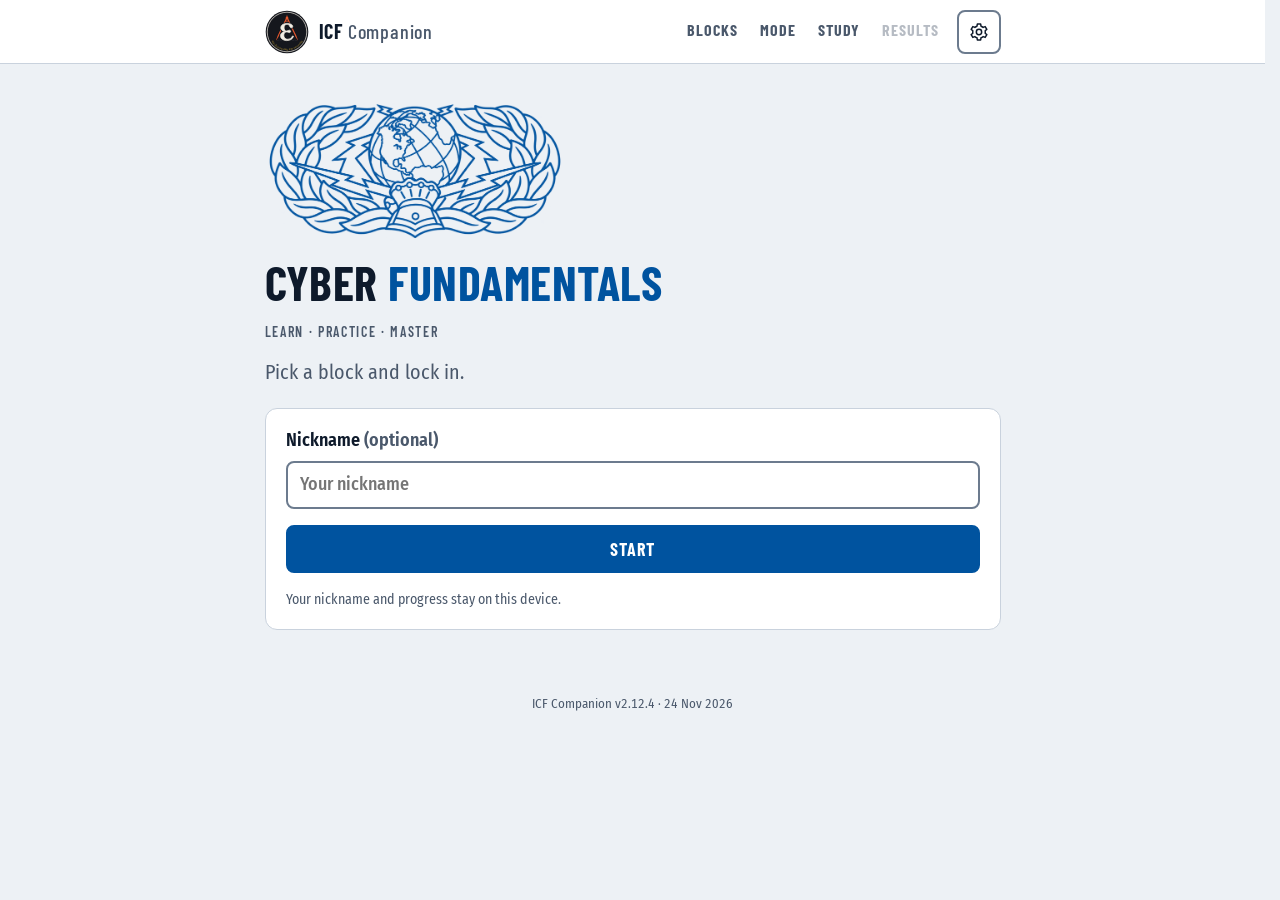
==== index.html @ 6f47d38e "Release 2.12.4" ====
<!doctype html>
<html lang="en">
<head>
<meta charset="utf-8">
<meta name="viewport" content="width=device-width,initial-scale=1">
<meta http-equiv="Cache-Control" content="no-store">
<meta name="theme-color" content="#0b111c">
<meta name="description" content="ICF Companion — focused, device-local Cyber Fundamentals practice.">
<title>ICF Companion</title>
<script>
// Synchronous theme bootstrap: runs before styles or application content.
(()=>{const choices=['light','dark','system'];
const mobile=matchMedia('(hover: none) and (pointer: coarse)');
const defaultChoice=mobile.matches?'dark':'light';
let choice=defaultChoice;try{const saved=JSON.parse(localStorage.getItem('icf:theme'));if(choices.includes(saved))choice=saved;}catch{}
const media=matchMedia('(prefers-color-scheme: dark)');
const apply=()=>{const resolved=choice==='system'?(media.matches?'dark':'light'):choice;document.documentElement.dataset.theme=resolved;document.documentElement.style.colorScheme=resolved;document.querySelector('meta[name="theme-color"]').content=resolved==='dark'?'#121C2B':'#FFFFFF';};
window.icfTheme={defaultChoice,get choice(){return choice;},set(value){choice=choices.includes(value)?value:defaultChoice;apply();}};
apply();media.addEventListener('change',()=>{if(choice==='system')apply();});})();
</script>
<meta name="icf-build" content="2012004">
<script type="application/json" id="release-files">{"analytics.mjs":"5ac7ff0cffd9","app-state.mjs":"d5e59ac7ae2e","app.mjs":"d967f9965b7c","cards-ui.mjs":"0c153c1745c6","cards.json":"fb3bead263ed","data-load.mjs":"1cc48224ff1d","diagnostics.mjs":"cc6655b229fb","engine.mjs":"28a151caed7c","exam-draw.mjs":"f57f752f4808","exam-ui.mjs":"8c0b500121a4","exam.mjs":"3f8cc6b382b3","faststart.mjs":"81bb4b3750ca","features.mjs":"3d537ab79af3","flags.mjs":"c040d130e471","flashcards-sets.mjs":"c0352fbbbbd3","flashcards.mjs":"514216449a0b","font-body-400.woff2":"73d6a1d1a9b4","font-body-500.woff2":"d3c00b8e38ef","font-body-600.woff2":"d88604c4fe46","font-body-700.woff2":"e94b13bb20b4","font-body-italic-400.woff2":"06f93389f16a","font-display-500.woff2":"460f141ec8f6","font-display-600.woff2":"215a93c696f4","font-display-700.woff2":"3787a5a41917","font-display-italic-500.woff2":"ff26c7788041","glossary-ui.mjs":"77b9f12f7a0c","glossary.json":"1c22859d98fe","glossary.mjs":"ef62b2afbc8a","learning.mjs":"42409216783c","migrations.json":"dc9f7beb09be","nav.mjs":"20c9468eb1ce","pagecount.mjs":"e955ff34fa41","pictures-svg.mjs":"214df8f39f3a","pictures.mjs":"50a1c80a1a67","presentation.mjs":"789c9a92dc7d","questions.json":"4c098e664cdb","reader.mjs":"6d48b1f37d9e","readiness.mjs":"02bfeb394cdb","scholar-B1.json":"148ac2058f8b","scholar-B2.json":"0184b889bc48","scholar-B3.json":"2c0360bf2b63","scholar-B4.json":"cccf98d872f3","scholar-B5.json":"a55bd53200be","scholar-data.mjs":"a0f3ad5b46bc","scholar-ui.mjs":"1af9876c1298","scholar.json":"b5fd834acba6","scholar.mjs":"46e59a93ba5d","screens-exam.mjs":"1756ecaeb905","screens-glossary.mjs":"1c4a4385cd10","screens-scholar.mjs":"4c69f66f9d9c","screens-setup.mjs":"1752c89a6a45","screens.mjs":"9a82ad889144","session.mjs":"26bf8fed611b","settings.mjs":"9adc0c75a9d7","setup-ui.mjs":"3c4c42137677","source-links.json":"9184f0a91a6d","sources.mjs":"08a3cd482896","storage-migrate.mjs":"815ba174fee1","storage.mjs":"fbcca9a9d875","study-ui.mjs":"b7774545ea43","styles.css":"019afb442ba1","usaf-comm-badge.webp":"98f0f038021a"}</script>
<script type="importmap">{"imports":{"./analytics.mjs":"./analytics.mjs?v=5ac7ff0cffd9","./app-state.mjs":"./app-state.mjs?v=d5e59ac7ae2e","./app.mjs":"./app.mjs?v=d967f9965b7c","./cards-ui.mjs":"./cards-ui.mjs?v=0c153c1745c6","./data-load.mjs":"./data-load.mjs?v=1cc48224ff1d","./diagnostics.mjs":"./diagnostics.mjs?v=cc6655b229fb","./engine.mjs":"./engine.mjs?v=28a151caed7c","./exam-draw.mjs":"./exam-draw.mjs?v=f57f752f4808","./exam-ui.mjs":"./exam-ui.mjs?v=8c0b500121a4","./exam.mjs":"./exam.mjs?v=3f8cc6b382b3","./faststart.mjs":"./faststart.mjs?v=81bb4b3750ca","./features.mjs":"./features.mjs?v=3d537ab79af3","./flags.mjs":"./flags.mjs?v=c040d130e471","./flashcards-sets.mjs":"./flashcards-sets.mjs?v=c0352fbbbbd3","./flashcards.mjs":"./flashcards.mjs?v=514216449a0b","./glossary-ui.mjs":"./glossary-ui.mjs?v=77b9f12f7a0c","./glossary.mjs":"./glossary.mjs?v=ef62b2afbc8a","./learning.mjs":"./learning.mjs?v=42409216783c","./nav.mjs":"./nav.mjs?v=20c9468eb1ce","./pagecount.mjs":"./pagecount.mjs?v=e955ff34fa41","./pictures-svg.mjs":"./pictures-svg.mjs?v=214df8f39f3a","./pictures.mjs":"./pictures.mjs?v=50a1c80a1a67","./presentation.mjs":"./presentation.mjs?v=789c9a92dc7d","./reader.mjs":"./reader.mjs?v=6d48b1f37d9e","./readiness.mjs":"./readiness.mjs?v=02bfeb394cdb","./scholar-data.mjs":"./scholar-data.mjs?v=a0f3ad5b46bc","./scholar-ui.mjs":"./scholar-ui.mjs?v=1af9876c1298","./scholar.mjs":"./scholar.mjs?v=46e59a93ba5d","./screens-exam.mjs":"./screens-exam.mjs?v=1756ecaeb905","./screens-glossary.mjs":"./screens-glossary.mjs?v=1c4a4385cd10","./screens-scholar.mjs":"./screens-scholar.mjs?v=4c69f66f9d9c","./screens-setup.mjs":"./screens-setup.mjs?v=1752c89a6a45","./screens.mjs":"./screens.mjs?v=9a82ad889144","./session.mjs":"./session.mjs?v=26bf8fed611b","./settings.mjs":"./settings.mjs?v=9adc0c75a9d7","./setup-ui.mjs":"./setup-ui.mjs?v=3c4c42137677","./sources.mjs":"./sources.mjs?v=08a3cd482896","./storage-migrate.mjs":"./storage-migrate.mjs?v=815ba174fee1","./storage.mjs":"./storage.mjs?v=fbcca9a9d875","./study-ui.mjs":"./study-ui.mjs?v=b7774545ea43"}}</script>
<link rel="preload" href="./font-display-500.woff2" as="font" type="font/woff2" crossorigin>
<link rel="preload" href="./font-display-600.woff2" as="font" type="font/woff2" crossorigin>
<link rel="preload" href="./font-display-700.woff2" as="font" type="font/woff2" crossorigin>
<link rel="preload" href="./font-body-400.woff2" as="font" type="font/woff2" crossorigin>
<link rel="stylesheet" href="./styles.css?v=019afb442ba1">
<link rel="modulepreload" href="./app.mjs?v=d967f9965b7c">
<link rel="modulepreload" href="./features.mjs?v=3d537ab79af3">
<link rel="modulepreload" href="./settings.mjs?v=9adc0c75a9d7">
<link rel="modulepreload" href="./app-state.mjs?v=d5e59ac7ae2e">
<link rel="modulepreload" href="./session.mjs?v=26bf8fed611b">
<link rel="modulepreload" href="./nav.mjs?v=20c9468eb1ce">
<link rel="modulepreload" href="./cards-ui.mjs?v=0c153c1745c6">
<link rel="modulepreload" href="./flags.mjs?v=c040d130e471">
<link rel="modulepreload" href="./setup-ui.mjs?v=3c4c42137677">
<link rel="modulepreload" href="./study-ui.mjs?v=b7774545ea43">
<link rel="modulepreload" href="./scholar-ui.mjs?v=1af9876c1298">
<link rel="modulepreload" href="./glossary-ui.mjs?v=77b9f12f7a0c">
<link rel="modulepreload" href="./exam-ui.mjs?v=8c0b500121a4">
<link rel="modulepreload" href="./data-load.mjs?v=1cc48224ff1d">
<link rel="modulepreload" href="./engine.mjs?v=28a151caed7c">
<link rel="modulepreload" href="./storage.mjs?v=fbcca9a9d875">
<link rel="modulepreload" href="./storage-migrate.mjs?v=815ba174fee1">
<link rel="modulepreload" href="./presentation.mjs?v=789c9a92dc7d">
<link rel="modulepreload" href="./screens.mjs?v=9a82ad889144">
<link rel="modulepreload" href="./screens-glossary.mjs?v=1c4a4385cd10">
<link rel="modulepreload" href="./screens-setup.mjs?v=1752c89a6a45">
<link rel="modulepreload" href="./screens-scholar.mjs?v=4c69f66f9d9c">
<link rel="modulepreload" href="./screens-exam.mjs?v=1756ecaeb905">
<link rel="modulepreload" href="./flashcards.mjs?v=514216449a0b">
<link rel="modulepreload" href="./flashcards-sets.mjs?v=c0352fbbbbd3">
<link rel="modulepreload" href="./analytics.mjs?v=5ac7ff0cffd9">
<link rel="modulepreload" href="./glossary.mjs?v=ef62b2afbc8a">
<link rel="modulepreload" href="./scholar.mjs?v=46e59a93ba5d">
<link rel="modulepreload" href="./scholar-data.mjs?v=a0f3ad5b46bc">
<link rel="modulepreload" href="./pictures.mjs?v=50a1c80a1a67">
<link rel="modulepreload" href="./pictures-svg.mjs?v=214df8f39f3a">
<link rel="modulepreload" href="./learning.mjs?v=42409216783c">
<link rel="modulepreload" href="./exam.mjs?v=3f8cc6b382b3">
<link rel="modulepreload" href="./exam-draw.mjs?v=f57f752f4808">
<link rel="modulepreload" href="./diagnostics.mjs?v=cc6655b229fb">
<link rel="modulepreload" href="./readiness.mjs?v=02bfeb394cdb">
<link rel="modulepreload" href="./faststart.mjs?v=81bb4b3750ca">
</head>
<body>
<a class="skip" href="#main">Skip to study content</a>
<header>
<a href="#" id="home" aria-label="ICF Companion home">
<svg class="mark" id="mark" viewBox="0 0 512 512" aria-hidden="true" focusable="false"><circle class="mark-disc" cx="256" cy="256" r="248"/><circle class="mark-ring" cx="256" cy="256" r="230" stroke-width="8"/><g class="mark-dots"><circle cx="146.031" cy="351.754" r="3"/><circle cx="161.741" cy="351.754" r="3"/><circle cx="177.451" cy="351.754" r="3"/><circle cx="193.160" cy="351.754" r="3"/><circle cx="208.870" cy="351.754" r="3"/><circle cx="224.580" cy="351.754" r="3"/><circle cx="240.290" cy="351.754" r="3"/><circle cx="256.000" cy="351.754" r="3"/><circle cx="271.710" cy="351.754" r="3"/><circle cx="287.420" cy="351.754" r="3"/><circle cx="303.130" cy="351.754" r="3"/><circle cx="318.840" cy="351.754" r="3"/><circle cx="334.549" cy="351.754" r="3"/><circle cx="350.259" cy="351.754" r="3"/><circle cx="365.969" cy="351.754" r="3"/></g><g class="mark-keyline" stroke-width="8" stroke-linejoin="round" stroke-linecap="round"><path d="M 243.67 95.01 L 145.53 303.09 L 128.51 350.90 L 132.13 352.61 L 158.19 309.06 L 256.33 100.99 Z"/><path d="M 255.67 100.99 L 353.81 309.06 L 379.87 352.61 L 383.49 350.90 L 366.47 303.09 L 268.33 95.01 Z"/><circle cx="256" cy="94" r="16"/><rect x="250" y="64" width="12" height="18" rx="3"/></g><g class="mark-keyline-line" stroke-linejoin="round" stroke-linecap="round"><path d="M 271.78 126.36 A 36 36 0 0 1 240.22 126.36" stroke-width="20.0"/></g><g class="mark-accent"><path d="M 243.67 95.01 L 145.53 303.09 L 128.51 350.90 L 132.13 352.61 L 158.19 309.06 L 256.33 100.99 Z"/><path d="M 255.67 100.99 L 353.81 309.06 L 379.87 352.61 L 383.49 350.90 L 366.47 303.09 L 268.33 95.01 Z"/><circle cx="256" cy="94" r="16"/><rect x="250" y="64" width="12" height="18" rx="3"/></g><g class="mark-accent-line" stroke-linejoin="round" stroke-linecap="round"><path d="M 271.78 126.36 A 36 36 0 0 1 240.22 126.36" stroke-width="12"/></g><path class="mark-eps-edge" transform="translate(256 256) scale(0.42463 -0.42463) translate(-219 -225.5)" d="M47 340Q47 400 99.0 430.5Q151 461 216 461Q239 461 263.5 457.5Q288 454 315.0 446.0Q342 438 359.0 420.5Q376 403 376 378Q376 362 366.5 351.5Q357 341 341 341Q322 341 308.5 356.0Q295 371 288.5 389.0Q282 407 264.5 422.0Q247 437 221 437Q179 437 159.0 408.5Q139 380 139 337Q139 305 156.5 278.5Q174 252 205 252Q225 252 249.5 264.0Q274 276 285 276Q299 276 308.5 266.5Q318 257 318 243Q318 228 308.5 219.0Q299 210 284 210Q272 210 249.0 219.0Q226 228 213 228Q177 228 154.5 202.0Q132 176 132 139Q132 88 162.0 57.0Q192 26 243 26Q333 26 373 119L398 108Q355 -10 210 -10Q143 -10 91.5 24.5Q40 59 40 123Q40 169 75.5 201.5Q111 234 158 241V243Q116 247 81.5 273.5Q47 300 47 340Z" stroke-width="56.5" stroke-linejoin="round"/><path class="mark-eps" transform="translate(256 256) scale(0.42463 -0.42463) translate(-219 -225.5)" d="M47 340Q47 400 99.0 430.5Q151 461 216 461Q239 461 263.5 457.5Q288 454 315.0 446.0Q342 438 359.0 420.5Q376 403 376 378Q376 362 366.5 351.5Q357 341 341 341Q322 341 308.5 356.0Q295 371 288.5 389.0Q282 407 264.5 422.0Q247 437 221 437Q179 437 159.0 408.5Q139 380 139 337Q139 305 156.5 278.5Q174 252 205 252Q225 252 249.5 264.0Q274 276 285 276Q299 276 308.5 266.5Q318 257 318 243Q318 228 308.5 219.0Q299 210 284 210Q272 210 249.0 219.0Q226 228 213 228Q177 228 154.5 202.0Q132 176 132 139Q132 88 162.0 57.0Q192 26 243 26Q333 26 373 119L398 108Q355 -10 210 -10Q143 -10 91.5 24.5Q40 59 40 123Q40 169 75.5 201.5Q111 234 158 241V243Q116 247 81.5 273.5Q47 300 47 340Z" stroke-width="18.8" stroke-linejoin="round"/><g class="mark-phrase"><path transform="translate(81.630 375.097) rotate(55.6665) scale(0.02890 -0.02890) translate(-386.5 0)" d="M155 622Q155 575 120.0 542.0Q85 509 38 500L32 523Q65 528 87.5 550.5Q110 573 110 603Q110 634 84 634Q77 634 65.0 630.0Q53 626 47 626Q26 626 13.0 637.5Q0 649 0 669Q0 692 17.0 703.5Q34 715 56 715Q103 715 129.0 688.0Q155 661 155 622ZM362 80Q362 51 378.5 44.0Q395 37 467 37H494Q601 37 647.0 62.5Q693 88 730 169H758L713 0H173V19Q228 23 244.0 39.5Q260 56 260 109V553Q260 606 244.0 622.5Q228 639 173 643V662H704L707 519H682Q669 586 642.0 605.0Q615 624 530 624H395Q375 624 368.5 617.5Q362 611 362 590V368H516Q580 368 598.5 387.5Q617 407 626 463H649V231H626Q616 293 597.0 310.0Q578 327 516 327H362Z"/><path transform="translate(93.407 390.731) rotate(50.3535) scale(0.02890 -0.02890) translate(-291.0 0)" d="M557 107Q557 -10 500 -10Q491 -10 482.5 -7.5Q474 -5 468.0 -1.5Q462 2 456.0 9.0Q450 16 446.5 21.0Q443 26 439.0 36.5Q435 47 433.0 52.0Q431 57 428.0 69.5Q425 82 424.0 86.0Q423 90 420.5 103.0Q418 116 418 118H416Q395 62 345.0 26.0Q295 -10 237 -10Q147 -10 93.5 59.5Q40 129 40 221Q40 315 97.5 388.0Q155 461 247 461Q312 461 349.0 411.5Q386 362 396 291H398L430 451H514Q492 328 457 214Q437 154 437 151Q437 129 458.5 96.0Q480 63 500 63Q517 63 527.5 76.0Q538 89 538 107ZM377 233Q377 277 366.5 319.5Q356 362 326.0 397.0Q296 432 251 432Q215 432 190.0 408.0Q165 384 153.5 346.0Q142 308 137.0 274.0Q132 240 132 206Q132 163 141.5 123.5Q151 84 179.5 51.5Q208 19 252 19Q298 19 328.0 58.5Q358 98 367.5 143.0Q377 188 377 233ZM161 663Q161 707 199 707Q233 707 244 665L279 492H255Q255 492 237.0 520.0Q219 548 204.0 572.5Q189 597 175.0 625.0Q161 653 161 663Z"/><path transform="translate(103.619 402.182) rotate(46.1893) scale(0.02890 -0.02890) translate(-240.0 0)" d="M455 417Q455 397 416.0 310.5Q377 224 327.0 123.0Q277 22 268 0H240L105 376Q93 407 71 407Q39 407 39 331H15V351Q15 461 105 461Q138 461 156.0 444.5Q174 428 186 394L286 111Q360 255 360 350Q360 358 358.0 373.0Q356 388 356 396Q356 461 408 461Q455 461 455 417Z"/><path transform="translate(119.633 417.224) rotate(40.2254) scale(0.02890 -0.02890) translate(-270.5 0)" d="M281 -112Q281 -200 188 -200Q114 -200 114 -121V-52H190Q190 -54 188.5 -61.0Q187 -68 187 -85Q187 -163 217 -163Q236 -163 246.0 -147.5Q256 -132 256 -112ZM476 -224H392V326Q392 425 330 425Q203 425 203 93Q203 69 203.5 37.0Q204 5 204 0H119V359Q119 376 118.0 386.5Q117 397 109.0 408.5Q101 420 86 420Q44 420 44 320H20Q20 461 111 461Q124 461 135.5 458.0Q147 455 155.0 450.5Q163 446 170.0 437.5Q177 429 181.5 422.5Q186 416 189.0 403.0Q192 390 194.0 383.0Q196 376 197.5 360.5Q199 345 199.5 339.0Q200 333 200.5 317.0Q201 301 201 297H204Q218 365 253.0 413.0Q288 461 349 461Q388 461 414.0 448.0Q440 435 453.0 410.0Q466 385 471.0 357.5Q476 330 476 293ZM413 837H442Q426 780 402.0 755.5Q378 731 337 731Q305 731 256 755L233 766Q209 777 192 777Q157 777 141 731H112Q123 780 149.0 806.0Q175 832 213 832Q249 832 283 814L307 802Q339 787 360 787Q377 787 388.5 798.0Q400 809 413 837ZM349 617Q349 570 314.0 537.0Q279 504 232 495L226 518Q259 523 281.5 545.5Q304 568 304 598Q304 629 278 629Q271 629 259.0 625.0Q247 621 241 621Q220 621 207.0 632.5Q194 644 194 664Q194 687 211.0 698.5Q228 710 250 710Q297 710 323.0 683.0Q349 656 349 617Z"/><path transform="translate(130.895 426.111) rotate(36.3318) scale(0.02890 -0.02890) translate(-226.0 0)" d="M326 -147Q355 -147 375.5 -126.0Q396 -105 396 -72Q396 -41 374.5 -21.0Q353 -1 335 -1Q315 -1 274.5 -7.5Q234 -14 209 -14Q136 -14 88.0 46.5Q40 107 40 204Q40 310 114.0 385.0Q188 460 311 460Q340 460 361.5 453.5Q383 447 393.5 437.0Q404 427 409.0 418.5Q414 410 414 404Q414 388 401.5 376.5Q389 365 360 365Q340 365 302.0 373.5Q264 382 240 382Q195 382 161.5 365.0Q128 348 111.0 322.0Q94 296 86.5 272.5Q79 249 79 229Q79 168 112.5 125.0Q146 82 200 82Q212 82 259.0 84.5Q306 87 311 87Q348 87 375.0 70.0Q402 53 414.5 28.5Q427 4 432.5 -16.5Q438 -37 438 -52Q438 -70 429.5 -97.0Q421 -124 404.0 -156.0Q387 -188 353.0 -210.5Q319 -233 275 -233Q240 -233 217.0 -216.0Q194 -199 194 -174Q194 -158 208.0 -144.5Q222 -131 254 -131Q268 -131 292.0 -139.0Q316 -147 326 -147Z"/><path transform="translate(150.159 438.720) rotate(30.0817) scale(0.02890 -0.02890) translate(-321.0 0)" d="M462 463Q502 463 531.0 443.5Q560 424 574.5 392.0Q589 360 595.5 327.5Q602 295 602 261Q602 153 541.0 75.0Q480 -3 376 -8L373 -222H289L292 -8Q271 -7 245.0 -1.5Q219 4 181.0 21.0Q143 38 113.0 64.0Q83 90 61.5 137.5Q40 185 40 246Q40 332 82.0 397.5Q124 463 199 463Q238 463 258.0 452.0Q278 441 295 408L277 394Q263 416 250.5 425.0Q238 434 216 434Q171 434 150.5 381.5Q130 329 130 254Q130 126 170.5 76.0Q211 26 292 21L293 113Q293 157 295.0 192.0Q297 227 302.0 270.5Q307 314 319.0 345.5Q331 377 349.0 405.0Q367 433 395.5 448.0Q424 463 462 463ZM573 263Q573 291 568.0 318.0Q563 345 552.5 372.5Q542 400 520.0 417.0Q498 434 469 434Q441 434 421.5 422.0Q402 410 391.5 389.5Q381 369 377.0 346.5Q373 324 373 298Q373 294 373 292L376 21Q468 26 520.5 96.0Q573 166 573 263Z"/><path transform="translate(161.968 445.069) rotate(26.4430) scale(0.02890 -0.02890) translate(-143.0 0)" d="M271 111Q271 52 247.5 21.0Q224 -10 167 -10Q112 -10 88.5 19.5Q65 49 65 106V451H149V72Q149 52 161.0 39.0Q173 26 193 26Q216 26 229.0 42.0Q242 58 244.5 75.5Q247 93 247 119V145H271Z"/><path transform="translate(171.739 449.621) rotate(23.5179) scale(0.02890 -0.02890) translate(-230.0 0)" d="M445 91Q445 -10 378 -10Q361 -10 346.5 -1.5Q332 7 323.5 17.0Q315 27 307.0 46.5Q299 66 296.0 75.5Q293 85 288 106L230 333H228L100 -1H15L193 450Q191 456 185.0 482.0Q179 508 173.5 524.0Q168 540 158.5 561.0Q149 582 134.0 592.5Q119 603 100 603Q64 603 49 550H30V567Q30 609 48.0 641.0Q66 673 106 673Q122 673 136.0 664.0Q150 655 159.0 644.0Q168 633 177.0 611.5Q186 590 189.5 578.5Q193 567 199.5 542.5Q206 518 207 515L305 173Q324 104 343 83Q359 65 380 65Q401 65 412.5 83.5Q424 102 425 123H445Z"/><path transform="translate(184.918 454.838) rotate(19.6714) scale(0.02890 -0.02890) translate(-260.5 0)" d="M261 460Q357 460 419.0 396.0Q481 332 481 234Q481 130 417.0 60.0Q353 -10 259.0 -10.0Q165 -10 102.5 57.5Q40 125 40 226Q40 329 101.5 394.5Q163 460 261 460ZM130 275Q130 168 169.0 93.0Q208 18 271 18Q327 18 359.0 66.0Q391 114 391 199Q391 302 351.0 367.0Q311 432 248 432Q195 432 162.5 389.0Q130 346 130 275Z"/><path transform="translate(199.474 459.455) rotate(15.5269) scale(0.02890 -0.02890) translate(-268.0 0)" d="M521 132Q521 -10 429 -10Q414 -10 402.0 -7.0Q390 -4 381.5 4.0Q373 12 366.5 18.0Q360 24 355.5 38.0Q351 52 348.5 59.0Q346 66 344.5 84.0Q343 102 342.5 107.5Q342 113 341.0 133.0Q340 153 340 155H337Q323 88 287.5 39.0Q252 -10 192 -10Q114 -10 86 89H84Q84 33 113.5 -57.5Q143 -148 143 -182Q143 -224 101 -224Q65 -224 65 -170V451H149V125Q149 86 162.5 56.0Q176 26 210 26Q338 26 338 359Q338 382 337.5 414.0Q337 446 337 451H422V92Q422 31 454 31Q497 31 497 132Z"/><path transform="translate(215.191 463.180) rotate(11.1431) scale(0.02890 -0.02890) translate(-291.0 0)" d="M557 107Q557 -10 500 -10Q491 -10 482.5 -7.5Q474 -5 468.0 -1.5Q462 2 456.0 9.0Q450 16 446.5 21.0Q443 26 439.0 36.5Q435 47 433.0 52.0Q431 57 428.0 69.5Q425 82 424.0 86.0Q423 90 420.5 103.0Q418 116 418 118H416Q395 62 345.0 26.0Q295 -10 237 -10Q147 -10 93.5 59.5Q40 129 40 221Q40 315 97.5 388.0Q155 461 247 461Q312 461 349.0 411.5Q386 362 396 291H398L430 451H514Q492 328 457 214Q437 154 437 151Q437 129 458.5 96.0Q480 63 500 63Q517 63 527.5 76.0Q538 89 538 107ZM377 233Q377 277 366.5 319.5Q356 362 326.0 397.0Q296 432 251 432Q215 432 190.0 408.0Q165 384 153.5 346.0Q142 308 137.0 274.0Q132 240 132 206Q132 163 141.5 123.5Q151 84 179.5 51.5Q208 19 252 19Q298 19 328.0 58.5Q358 98 367.5 143.0Q377 188 377 233Z"/><path transform="translate(231.089 465.687) rotate(6.7751) scale(0.02890 -0.02890) translate(-266.0 0)" d="M482 341Q482 293 477.5 249.5Q473 206 458.5 157.0Q444 108 421.0 72.5Q398 37 358.0 13.5Q318 -10 266.0 -10.0Q214 -10 174.0 13.5Q134 37 111.0 72.5Q88 108 73.5 157.0Q59 206 54.5 249.5Q50 293 50 341Q50 384 56.5 427.0Q63 470 78.5 515.0Q94 560 118.0 594.0Q142 628 180.0 650.0Q218 672 266.0 672.0Q314 672 352.0 650.0Q390 628 414.0 594.0Q438 560 453.5 515.0Q469 470 475.5 427.0Q482 384 482 341ZM390 358Q390 648 266.0 648.0Q142 648 142 358ZM390 334H142V301Q142 270 143.0 249.0Q144 228 147.0 189.5Q150 151 158.0 124.5Q166 98 179.0 70.5Q192 43 214.5 28.5Q237 14 266.0 14.0Q295 14 317.5 28.5Q340 43 353.0 70.5Q366 98 374.0 124.5Q382 151 385.0 189.5Q388 228 389.0 249.0Q390 270 390 301Z"/><path transform="translate(246.539 466.949) rotate(2.5678) scale(0.02890 -0.02890) translate(-270.5 0)" d="M351 686Q351 676 335.5 648.0Q320 620 302.5 593.0Q285 566 267.0 539.5Q249 513 247 510H223L268 684Q279 725 316 725Q331 725 341.0 714.5Q351 704 351 686ZM476 -224H392V326Q392 425 330 425Q203 425 203 93Q203 69 203.5 37.0Q204 5 204 0H119V359Q119 376 118.0 386.5Q117 397 109.0 408.5Q101 420 86 420Q44 420 44 320H20Q20 461 111 461Q124 461 135.5 458.0Q147 455 155.0 450.5Q163 446 170.0 437.5Q177 429 181.5 422.5Q186 416 189.0 403.0Q192 390 194.0 383.0Q196 376 197.5 360.5Q199 345 199.5 339.0Q200 333 200.5 317.0Q201 301 201 297H204Q218 365 253.0 413.0Q288 461 349 461Q388 461 414.0 448.0Q440 435 453.0 410.0Q466 385 471.0 357.5Q476 330 476 293Z"/><path transform="translate(260.886 467.105) rotate(-1.3257) scale(0.02890 -0.02890) translate(-226.0 0)" d="M326 -147Q355 -147 375.5 -126.0Q396 -105 396 -72Q396 -41 374.5 -21.0Q353 -1 335 -1Q315 -1 274.5 -7.5Q234 -14 209 -14Q136 -14 88.0 46.5Q40 107 40 204Q40 310 114.0 385.0Q188 460 311 460Q340 460 361.5 453.5Q383 447 393.5 437.0Q404 427 409.0 418.5Q414 410 414 404Q414 388 401.5 376.5Q389 365 360 365Q340 365 302.0 373.5Q264 382 240 382Q195 382 161.5 365.0Q128 348 111.0 322.0Q94 296 86.5 272.5Q79 249 79 229Q79 168 112.5 125.0Q146 82 200 82Q212 82 259.0 84.5Q306 87 311 87Q348 87 375.0 70.0Q402 53 414.5 28.5Q427 4 432.5 -16.5Q438 -37 438 -52Q438 -70 429.5 -97.0Q421 -124 404.0 -156.0Q387 -188 353.0 -210.5Q319 -233 275 -233Q240 -233 217.0 -216.0Q194 -199 194 -174Q194 -158 208.0 -144.5Q222 -131 254 -131Q268 -131 292.0 -139.0Q316 -147 326 -147Z"/><path transform="translate(271.018 466.627) rotate(-4.0783) scale(0.02890 -0.02890) translate(-125.0 0)" d="M142 -2Q142 -2 133.5 -4.0Q125 -6 115 -6Q88 -6 72.0 7.5Q56 21 56 45Q56 70 72.5 86.0Q89 102 115 102Q149 102 172.0 76.5Q195 51 195 13Q195 -32 164.0 -74.0Q133 -116 83 -141L74 -122Q156 -66 156 -16Q156 -2 142 -2Z"/><path transform="translate(287.859 464.744) rotate(-8.6777) scale(0.02890 -0.02890) translate(-211.5 0)" d="M47 340Q47 400 99.0 430.5Q151 461 216 461Q239 461 263.5 457.5Q288 454 315.0 446.0Q342 438 359.0 420.5Q376 403 376 378Q376 362 366.5 351.5Q357 341 341 341Q322 341 308.5 356.0Q295 371 288.5 389.0Q282 407 264.5 422.0Q247 437 221 437Q179 437 159.0 408.5Q139 380 139 337Q139 305 156.5 278.5Q174 252 205 252Q225 252 249.5 264.0Q274 276 285 276Q299 276 308.5 266.5Q318 257 318 243Q318 228 308.5 219.0Q299 210 284 210Q272 210 249.0 219.0Q226 228 213 228Q177 228 154.5 202.0Q132 176 132 139Q132 88 162.0 57.0Q192 26 243 26Q333 26 373 119L398 108Q355 -10 210 -10Q143 -10 91.5 24.5Q40 59 40 123Q40 169 75.5 201.5Q111 234 158 241V243Q116 247 81.5 273.5Q47 300 47 340ZM234 622Q234 575 199.0 542.0Q164 509 117 500L111 523Q144 528 166.5 550.5Q189 573 189 603Q189 634 163 634Q156 634 144.0 630.0Q132 626 126 626Q105 626 92.0 637.5Q79 649 79 669Q79 692 96.0 703.5Q113 715 135 715Q182 715 208.0 688.0Q234 661 234 622ZM363 676Q363 666 347.5 638.0Q332 610 314.5 583.0Q297 556 279.0 529.5Q261 503 259 500H235L280 674Q291 715 328 715Q343 715 353.0 704.5Q363 694 363 676Z"/><path transform="translate(301.494 462.202) rotate(-12.4419) scale(0.02890 -0.02890) translate(-268.5 0)" d="M270 461Q302 461 364.0 455.0Q426 449 458 449Q508 449 511 479H524Q520 396 467 396Q420 396 386 401L384 399Q426 367 451.0 319.5Q476 272 476 220Q476 126 416.0 58.0Q356 -10 263 -10Q165 -10 102.5 57.0Q40 124 40 222Q40 326 103.0 393.5Q166 461 270 461ZM245 432Q184 432 158.0 380.5Q132 329 132 261Q132 19 263 19Q384 19 384 188Q384 228 378.5 265.0Q373 302 359.5 342.5Q346 383 316.5 407.5Q287 432 245 432Z"/><path transform="translate(314.934 458.771) rotate(-16.2060) scale(0.02890 -0.02890) translate(-211.5 0)" d="M47 340Q47 400 99.0 430.5Q151 461 216 461Q239 461 263.5 457.5Q288 454 315.0 446.0Q342 438 359.0 420.5Q376 403 376 378Q376 362 366.5 351.5Q357 341 341 341Q322 341 308.5 356.0Q295 371 288.5 389.0Q282 407 264.5 422.0Q247 437 221 437Q179 437 159.0 408.5Q139 380 139 337Q139 305 156.5 278.5Q174 252 205 252Q225 252 249.5 264.0Q274 276 285 276Q299 276 308.5 266.5Q318 257 318 243Q318 228 308.5 219.0Q299 210 284 210Q272 210 249.0 219.0Q226 228 213 228Q177 228 154.5 202.0Q132 176 132 139Q132 88 162.0 57.0Q192 26 243 26Q333 26 373 119L398 108Q355 -10 210 -10Q143 -10 91.5 24.5Q40 59 40 123Q40 169 75.5 201.5Q111 234 158 241V243Q116 247 81.5 273.5Q47 300 47 340Z"/><path transform="translate(324.699 455.674) rotate(-18.9861) scale(0.02890 -0.02890) translate(-143.0 0)" d="M271 111Q271 52 247.5 21.0Q224 -10 167 -10Q112 -10 88.5 19.5Q65 49 65 106V451H149V72Q149 52 161.0 39.0Q173 26 193 26Q216 26 229.0 42.0Q242 58 244.5 75.5Q247 93 247 119V145H271Z"/><path transform="translate(343.130 448.347) rotate(-24.3696) scale(0.02890 -0.02890) translate(-293.5 0)" d="M552 470Q551 410 530.0 394.0Q509 378 455 378H427V95Q427 26 469 26Q500 26 511.5 65.0Q523 104 523 146H547Q547 -10 442 -10Q392 -10 367.5 22.0Q343 54 343 105V378H209Q209 370 209.5 337.5Q210 305 210 283Q210 -10 108 -10Q82 -10 66.5 0.5Q51 11 44.5 33.0Q38 55 36.5 72.5Q35 90 35 121H59Q59 100 69.0 81.5Q79 63 98 63Q180 63 180 342V378H130Q78 378 67 330H43Q55 406 88.0 428.5Q121 451 201 451Q250 451 348.0 447.5Q446 444 495 444Q530 444 533 470Z"/><path transform="translate(357.450 441.194) rotate(-28.7141) scale(0.02890 -0.02890) translate(-260.5 0)" d="M261 460Q357 460 419.0 396.0Q481 332 481 234Q481 130 417.0 60.0Q353 -10 259.0 -10.0Q165 -10 102.5 57.5Q40 125 40 226Q40 329 101.5 394.5Q163 460 261 460ZM130 275Q130 168 169.0 93.0Q208 18 271 18Q327 18 359.0 66.0Q391 114 391 199Q391 302 351.0 367.0Q311 432 248 432Q195 432 162.5 389.0Q130 346 130 275Z"/><path transform="translate(369.645 433.971) rotate(-32.5607) scale(0.02890 -0.02890) translate(-230.0 0)" d="M445 91Q445 -10 378 -10Q361 -10 346.5 -1.5Q332 7 323.5 17.0Q315 27 307.0 46.5Q299 66 296.0 75.5Q293 85 288 106L230 333H228L100 -1H15L193 450Q191 456 185.0 482.0Q179 508 173.5 524.0Q168 540 158.5 561.0Q149 582 134.0 592.5Q119 603 100 603Q64 603 49 550H30V567Q30 609 48.0 641.0Q66 673 106 673Q122 673 136.0 664.0Q150 655 159.0 644.0Q168 633 177.0 611.5Q186 590 189.5 578.5Q193 567 199.5 542.5Q206 518 207 515L305 173Q324 104 343 83Q359 65 380 65Q401 65 412.5 83.5Q424 102 425 123H445Z"/><path transform="translate(381.247 426.007) rotate(-36.3798) scale(0.02890 -0.02890) translate(-257.0 0)" d="M464 305Q464 -10 270 -10Q198 -10 158.0 34.0Q118 78 118 151Q118 187 122.0 259.5Q126 332 126 368Q126 425 91 425Q43 425 43 333H19Q19 391 39.0 426.0Q59 461 113 461Q162 461 186.0 421.5Q210 382 210 330Q210 299 206.5 237.0Q203 175 203 144Q203 90 221.0 58.0Q239 26 289 26Q350 26 385.0 77.5Q420 129 420 193Q420 233 389.5 304.0Q359 375 359 411Q359 431 370.0 446.0Q381 461 401 461Q464 461 464 305Z"/><path transform="translate(393.129 416.576) rotate(-40.4968) scale(0.02890 -0.02890) translate(-268.0 0)" d="M521 132Q521 -10 429 -10Q414 -10 402.0 -7.0Q390 -4 381.5 4.0Q373 12 366.5 18.0Q360 24 355.5 38.0Q351 52 348.5 59.0Q346 66 344.5 84.0Q343 102 342.5 107.5Q342 113 341.0 133.0Q340 153 340 155H337Q323 88 287.5 39.0Q252 -10 192 -10Q114 -10 86 89H84Q84 33 113.5 -57.5Q143 -148 143 -182Q143 -224 101 -224Q65 -224 65 -170V451H149V125Q149 86 162.5 56.0Q176 26 210 26Q338 26 338 359Q338 382 337.5 414.0Q337 446 337 451H422V92Q422 31 454 31Q497 31 497 132Z"/><path transform="translate(405.002 405.625) rotate(-44.8806) scale(0.02890 -0.02890) translate(-291.0 0)" d="M557 107Q557 -10 500 -10Q491 -10 482.5 -7.5Q474 -5 468.0 -1.5Q462 2 456.0 9.0Q450 16 446.5 21.0Q443 26 439.0 36.5Q435 47 433.0 52.0Q431 57 428.0 69.5Q425 82 424.0 86.0Q423 90 420.5 103.0Q418 116 418 118H416Q395 62 345.0 26.0Q295 -10 237 -10Q147 -10 93.5 59.5Q40 129 40 221Q40 315 97.5 388.0Q155 461 247 461Q312 461 349.0 411.5Q386 362 396 291H398L430 451H514Q492 328 457 214Q437 154 437 151Q437 129 458.5 96.0Q480 63 500 63Q517 63 527.5 76.0Q538 89 538 107ZM377 233Q377 277 366.5 319.5Q356 362 326.0 397.0Q296 432 251 432Q215 432 190.0 408.0Q165 384 153.5 346.0Q142 308 137.0 274.0Q132 240 132 206Q132 163 141.5 123.5Q151 84 179.5 51.5Q208 19 252 19Q298 19 328.0 58.5Q358 98 367.5 143.0Q377 188 377 233Z"/><path transform="translate(415.965 393.842) rotate(-49.2486) scale(0.02890 -0.02890) translate(-266.0 0)" d="M482 341Q482 293 477.5 249.5Q473 206 458.5 157.0Q444 108 421.0 72.5Q398 37 358.0 13.5Q318 -10 266.0 -10.0Q214 -10 174.0 13.5Q134 37 111.0 72.5Q88 108 73.5 157.0Q59 206 54.5 249.5Q50 293 50 341Q50 384 56.5 427.0Q63 470 78.5 515.0Q94 560 118.0 594.0Q142 628 180.0 650.0Q218 672 266.0 672.0Q314 672 352.0 650.0Q390 628 414.0 594.0Q438 560 453.5 515.0Q469 470 475.5 427.0Q482 384 482 341ZM390 358Q390 648 266.0 648.0Q142 648 142 358ZM390 334H142V301Q142 270 143.0 249.0Q144 228 147.0 189.5Q150 151 158.0 124.5Q166 98 179.0 70.5Q192 43 214.5 28.5Q237 14 266.0 14.0Q295 14 317.5 28.5Q340 43 353.0 70.5Q366 98 374.0 124.5Q382 151 385.0 189.5Q388 228 389.0 249.0Q390 270 390 301Z"/><path transform="translate(425.647 381.734) rotate(-53.4558) scale(0.02890 -0.02890) translate(-270.5 0)" d="M351 686Q351 676 335.5 648.0Q320 620 302.5 593.0Q285 566 267.0 539.5Q249 513 247 510H223L268 684Q279 725 316 725Q331 725 341.0 714.5Q351 704 351 686ZM476 -224H392V326Q392 425 330 425Q203 425 203 93Q203 69 203.5 37.0Q204 5 204 0H119V359Q119 376 118.0 386.5Q117 397 109.0 408.5Q101 420 86 420Q44 420 44 320H20Q20 461 111 461Q124 461 135.5 458.0Q147 455 155.0 450.5Q163 446 170.0 437.5Q177 429 181.5 422.5Q186 416 189.0 403.0Q192 390 194.0 383.0Q196 376 197.5 360.5Q199 345 199.5 339.0Q200 333 200.5 317.0Q201 301 201 297H204Q218 365 253.0 413.0Q288 461 349 461Q388 461 414.0 448.0Q440 435 453.0 410.0Q466 385 471.0 357.5Q476 330 476 293Z"/><path transform="translate(433.793 369.925) rotate(-57.3494) scale(0.02890 -0.02890) translate(-226.0 0)" d="M326 -147Q355 -147 375.5 -126.0Q396 -105 396 -72Q396 -41 374.5 -21.0Q353 -1 335 -1Q315 -1 274.5 -7.5Q234 -14 209 -14Q136 -14 88.0 46.5Q40 107 40 204Q40 310 114.0 385.0Q188 460 311 460Q340 460 361.5 453.5Q383 447 393.5 437.0Q404 427 409.0 418.5Q414 410 414 404Q414 388 401.5 376.5Q389 365 360 365Q340 365 302.0 373.5Q264 382 240 382Q195 382 161.5 365.0Q128 348 111.0 322.0Q94 296 86.5 272.5Q79 249 79 229Q79 168 112.5 125.0Q146 82 200 82Q212 82 259.0 84.5Q306 87 311 87Q348 87 375.0 70.0Q402 53 414.5 28.5Q427 4 432.5 -16.5Q438 -37 438 -52Q438 -70 429.5 -97.0Q421 -124 404.0 -156.0Q387 -188 353.0 -210.5Q319 -233 275 -233Q240 -233 217.0 -216.0Q194 -199 194 -174Q194 -158 208.0 -144.5Q222 -131 254 -131Q268 -131 292.0 -139.0Q316 -147 326 -147Z"/></g></svg>
<strong>ICF <span>Companion</span></strong>
</a>
<nav class="screens" id="screens" aria-label="Screens">
<button type="button" data-screen-link="blocks">Blocks</button><button type="button" data-screen-link="units">Mode</button><button type="button" data-screen-link="study">Study</button><button type="button" data-screen-link="results">Results</button><button type="button" id="context-link" class="context-link" hidden></button>
</nav>
<button id="tools-toggle" class="tools-toggle" type="button" aria-controls="tools-panel" aria-expanded="false" aria-label="Settings"><svg class="gear" viewBox="0 0 24 24" aria-hidden="true" focusable="false"><path d="M12 15.2a3.2 3.2 0 1 0 0-6.4 3.2 3.2 0 0 0 0 6.4Z"/><path d="M19.4 13.5a7.6 7.6 0 0 0 0-3l2-1.6-2-3.4-2.4 1a7.4 7.4 0 0 0-2.6-1.5L14 2.5h-4l-.4 2.5A7.4 7.4 0 0 0 7 6.5l-2.4-1-2 3.4 2 1.6a7.6 7.6 0 0 0 0 3l-2 1.6 2 3.4 2.4-1a7.4 7.4 0 0 0 2.6 1.5l.4 2.5h4l.4-2.5a7.4 7.4 0 0 0 2.6-1.5l2.4 1 2-3.4Z"/></svg></button>
<nav id="tools-panel" class="tools-menu" aria-label="Settings" hidden>
<label class="menu-toggle" for="settings-dark"><span>Theme<span class="sr-only">: dark</span></span><input type="checkbox" id="settings-dark" role="switch" class="sw-input"><span class="track-sw" aria-hidden="true"><span class="knob"><svg class="ico-sun" viewBox="0 0 16 16"><circle cx="8" cy="8" r="3"/><path d="M8 1v2M8 13v2M1 8h2M13 8h2M3 3l1.4 1.4M11.6 11.6L13 13M3 13l1.4-1.4M11.6 4.4L13 3"/></svg><svg class="ico-moon" viewBox="0 0 16 16"><path d="M13 9.5A5.5 5.5 0 1 1 6.5 3a4.5 4.5 0 0 0 6.5 6.5z"/></svg></span></span></label>
<label class="menu-toggle" for="settings-pin-question"><span>Pin question while scrolling</span><input type="checkbox" id="settings-pin-question" role="switch" class="sw-input"><span class="track-sw" aria-hidden="true"><span class="knob"></span></span></label>
<button id="help" type="button">How to use</button>
<button id="reviews" type="button">Diagnostics</button>
<button id="reset" type="button" class="danger">Delete Local Data</button>
</nav>
</header>
<noscript><p class="noscript-notice">Turn on JavaScript in your browser to use ICF Companion.</p></noscript>
<main id="main" tabindex="-1">
<p role="status">Opening your study space…</p>
</main>
<p id="answer-status" class="sr-only" role="status" aria-live="polite" aria-atomic="true"></p>
<p id="storage-notice" role="status"></p>
<footer>
<span id="app-version">ICF Companion v2.12.4 · 24 Nov 2026</span>
</footer>
<dialog id="dialog" aria-labelledby="dialog-title"></dialog>
<script type="module" src="./app.mjs?v=d967f9965b7c"></script>
<script type="module" src="./pagecount.mjs?v=e955ff34fa41"></script>
</body>
</html>
---- styles.css ----
@layer tokens,base,components,screens,utilities;
@font-face{font-family:"Barlow Condensed";font-weight:500;font-display:swap;src:url("./font-display-500.woff2") format("woff2")}
@font-face{font-family:"Barlow Condensed";font-weight:600;font-display:swap;src:url("./font-display-600.woff2") format("woff2")}
@font-face{font-family:"Barlow Condensed";font-weight:700;font-display:swap;src:url("./font-display-700.woff2") format("woff2")}
@font-face{font-family:"Barlow Condensed";font-style:italic;font-weight:500;font-display:swap;src:url("./font-display-italic-500.woff2") format("woff2")}
@font-face{font-family:"Fira Sans Condensed";font-weight:400;font-display:swap;src:url("./font-body-400.woff2") format("woff2")}
@font-face{font-family:"Fira Sans Condensed";font-weight:500;font-display:swap;src:url("./font-body-500.woff2") format("woff2")}
@font-face{font-family:"Fira Sans Condensed";font-weight:600;font-display:swap;src:url("./font-body-600.woff2") format("woff2")}
@font-face{font-family:"Fira Sans Condensed";font-weight:700;font-display:swap;src:url("./font-body-700.woff2") format("woff2")}
@font-face{font-family:"Fira Sans Condensed";font-style:italic;font-weight:400;font-display:swap;src:url("./font-body-italic-400.woff2") format("woff2")}
@layer tokens{
:root{--paper:#EDF1F5;--sheet:#FFF;--ink:#0E1A2B;--muted:#4A586B;--rule:#C9D2DD;--blue:#00539F;--blue-ink:#FFF;--blue-soft:#DCE6F7;--violet:#5B3FB8;--violet-soft:#E9E3FA;--good:#11683A;--good-soft:#E0F2E7;--bad:#A3201B;--bad-soft:#FBE4E2;--gold:#8A5A00;--gold-soft:#FFF1CC;--scholar:#0E6470;--scholar-soft:#DCF1F2;--good-quiet:#F1F8F3;--good-quiet-line:#2E7D52;--bad-quiet:#FDF3F2;--bad-quiet-line:#B33A34;--good-mark:#1D7344;--bad-mark:#A3201B;--focus:#A21CAF;--control:#6C7B8E;--shadow:0 16px 36px -16px rgba(14,26,43,.45);
  --warn:var(--gold);--tone:var(--blue);--tone-soft:var(--blue-soft);--tone-ink:var(--blue-ink);
  --t1:.8125rem;--t2:.875rem;--t3:1rem;--t4:1.125rem;--t5:1.25rem;--t6:1.5rem;--t7:2rem;--t8:3rem;--r1:4px;--r2:8px;--r3:12px;--rp:999px;--review-gap:8px;
  --f-display:"Barlow Condensed","Arial Narrow",system-ui,sans-serif;--f-body:"Fira Sans Condensed",system-ui,-apple-system,"Segoe UI",Roboto,"Helvetica Neue",Arial,sans-serif;--header-height:64px;--header-cover:var(--header-height);--col:46rem;--gutter:max(16px,calc((100% - var(--col))/2));@media (max-width:640px){--gutter:max(11px,env(safe-area-inset-left,0px))}color-scheme:light}
:root[data-theme="dark"]{--paper:#0A111C;--sheet:#121C2B;--ink:#E6ECF4;--muted:#9AA8BA;--rule:#2A384C;--blue:#7FA8F0;--blue-ink:#07101C;--blue-soft:#1A2B47;--violet:#B39DFF;--violet-soft:#2A2147;--good:#5FD08E;--good-soft:#123222;--bad:#FF8A80;--bad-soft:#3A1715;--gold:#F2C14E;--gold-soft:#3A2D0E;--scholar:#5CC8D0;--scholar-soft:#123338;--good-quiet:#16271F;--good-quiet-line:#48A170;--bad-quiet:#2A1B1F;--bad-quiet-line:#D96B64;--good-mark:#5FD08E;--bad-mark:#F07167;--focus:#F0ABFC;--control:#64758E;--shadow:0 16px 36px -16px rgba(0,0,0,.7);color-scheme:dark}
@media (prefers-color-scheme:dark){:root:not([data-theme]){--paper:#0A111C;--sheet:#121C2B;--ink:#E6ECF4;--muted:#9AA8BA;--rule:#2A384C;--blue:#7FA8F0;--blue-ink:#07101C;--blue-soft:#1A2B47;--violet:#B39DFF;--violet-soft:#2A2147;--good:#5FD08E;--good-soft:#123222;--bad:#FF8A80;--bad-soft:#3A1715;--gold:#F2C14E;--gold-soft:#3A2D0E;--scholar:#5CC8D0;--scholar-soft:#123338;--good-quiet:#16271F;--good-quiet-line:#48A170;--bad-quiet:#2A1B1F;--bad-quiet-line:#D96B64;--good-mark:#5FD08E;--bad-mark:#F07167;--focus:#F0ABFC;--control:#64758E;--shadow:0 16px 36px -16px rgba(0,0,0,.7);color-scheme:dark}}
[data-tone="blue"]{--tone:var(--blue);--tone-soft:var(--blue-soft)}
[data-tone="violet"]{--tone:var(--violet);--tone-soft:var(--violet-soft)}
[data-tone="gold"]{--tone:var(--gold);--tone-soft:var(--gold-soft)}
[data-tone="scholar"]{--tone:var(--scholar);--tone-soft:var(--scholar-soft)}
[data-tone="good"]{--tone:var(--good);--tone-soft:var(--good-soft)}
[data-tone="bad"]{--tone:var(--bad);--tone-soft:var(--bad-soft)}
[data-tone="warn"]{--tone:var(--warn);--tone-soft:var(--gold-soft)}
}
body{margin:0;padding:0;min-height:100vh;background:var(--paper);color:var(--ink);font:400 var(--t4)/1.55 var(--f-body);overflow-anchor:none;-webkit-text-size-adjust:100%}
@layer base{
*{box-sizing:border-box}
html{scroll-padding-top:calc(var(--header-cover) + 12px);scrollbar-gutter:stable}
:is(h1,h2,h3){font-family:var(--f-display);font-weight:700;line-height:1.05;letter-spacing:.01em;text-transform:uppercase;text-wrap:balance;margin:0}
h1{font-size:var(--t8);@media (max-width:640px){font-size:var(--t7)}}
h2{font-size:var(--t6)}
h3{font-size:var(--t5)}
p,dl,figure,blockquote{margin:0}
p{max-width:65ch}
:is(dt,dd,legend,.label,.unit-label,header strong,.card>strong,.stat strong,.first-title){font-family:var(--f-display)}
dt{font-weight:600;font-size:var(--t1);letter-spacing:.12em;text-transform:uppercase;color:var(--muted)}
dd{margin:0;font-weight:700;line-height:1;& small{font-size:var(--t2);color:var(--muted);font-weight:600}}
a{color:var(--blue)}
fieldset{border:0;margin:0;padding:0;min-width:0}
legend{padding:0;font-weight:600;margin-bottom:8px}
mark{background:var(--good-soft);color:var(--good);border-radius:var(--r1);padding:0 .15em;margin:0 -.15em;-webkit-box-decoration-break:clone;box-decoration-break:clone}
:focus-visible{outline:3px solid var(--focus);outline-offset:2px}
main:focus-visible{outline:none}
@media (prefers-reduced-motion:reduce){*,*::before,*::after{animation:none!important;transition:none!important}}
}
@layer components{
.muted{color:var(--muted)}
.mono{font-size:var(--t2);font-weight:500;letter-spacing:.03em}
.label{font-weight:600;font-size:var(--t2);letter-spacing:.12em;text-transform:uppercase;color:var(--muted);& .tag{margin-left:8px}}
:is(.label,.unit-label)>.tag{translate:0 -.09em}
.correct-label{color:var(--good)}
.incorrect-label{color:var(--bad)}
.status{font-size:var(--t3);font-weight:600;color:var(--warn);&:empty{display:none}&.count:not(.warn){color:var(--muted)}}
header{position:sticky;top:0;z-index:5;display:flex;align-items:center;gap:8px;min-height:64px;padding:env(safe-area-inset-top,0px) var(--gutter) 0;background:var(--sheet);border-bottom:1px solid var(--rule);
  @media (max-width:640px){flex-wrap:wrap;row-gap:0;min-height:0;padding-top:calc(env(safe-area-inset-top,0px) + 6px);transition:transform .2s ease-out;&.nav-only{transform:translateY(calc(-1 * var(--top-row,56px)))}html[data-exam="live"] &{padding-bottom:6px}}}
html:has(header.nav-only){--header-cover:calc(var(--header-height) - var(--top-row,56px))}
@media (max-width:640px) and (prefers-reduced-motion:reduce){header{transition:none}}
#home{display:flex;align-items:center;gap:10px;margin-right:auto;min-height:44px;text-decoration:none;color:inherit;
  & strong{font-weight:700;font-size:var(--t5);letter-spacing:.04em;& span{color:var(--muted);font-weight:500}}
  html[data-exam="live"] &{pointer-events:none}}
.mark{--mark-disc:#15171D;--mark-light:#F3EEE4;--mark-accent:#E4572E;--mark-dots:#5A5E6A;--mark-dots-opacity:1;--mark-phrase:#D4AF37;display:block;width:44px;height:44px;flex:0 0 44px;@media (max-width:640px){width:38px;height:38px;flex-basis:38px}}
:root[data-theme="dark"] .mark{--mark-disc:#00308F;--mark-light:#FFFFFF;--mark-accent:#FFCD00;--mark-dots:#FFFFFF;--mark-dots-opacity:.75;--mark-phrase:#FFCD00}
.mark-disc{fill:var(--mark-disc)}
.mark-ring{fill:none;stroke:var(--mark-light);stroke-width:8}
.mark-dots{fill:var(--mark-dots);fill-opacity:var(--mark-dots-opacity)}
.mark-keyline{fill:var(--mark-disc);stroke:var(--mark-disc);stroke-width:8;stroke-linejoin:round}
.mark-keyline-line{fill:none;stroke:var(--mark-disc)}
.mark-accent{fill:var(--mark-accent)}
.mark-accent-line{fill:none;stroke:var(--mark-accent)}
.mark-eps-edge{fill:var(--mark-disc);stroke:var(--mark-disc);stroke-width:56.5;stroke-linejoin:round}
.mark-eps{fill:var(--mark-light);stroke:var(--mark-light);stroke-width:18.8;stroke-linejoin:round}
.mark-phrase{fill:var(--mark-phrase)}
.screens{display:flex;align-items:center;gap:2px;
  @media (max-width:640px){order:9;flex:1 0 100%;margin-top:6px;border-top:1px solid var(--rule);html[data-exam="live"] &{display:none}}
  & button{flex:none;min-height:44px;padding:0 10px;border:0;border-bottom:3px solid transparent;border-radius:0;background:transparent;color:var(--muted);font-size:var(--t3);
    @media (max-width:640px){flex:1 1 0;min-width:0;padding:0 4px;font-size:var(--t2)}
    &:hover:not([aria-disabled="true"]){color:var(--ink);border-bottom-color:var(--control)}}}
[data-screen-link]{&[aria-current="page"]{color:var(--blue);border-color:var(--blue)}&[aria-disabled="true"]{opacity:.4}html[data-exam="live"] &{display:none}}
.track-sw{position:relative;display:block;width:42px;height:22px;flex:0 0 42px;border-radius:var(--rp);border:2px solid var(--muted);background:var(--paper);transition:background .2s,border-color .2s}
.knob{position:absolute;top:2px;left:2px;width:14px;height:14px;border-radius:50%;background:var(--muted);display:grid;place-items:center;transition:transform .2s,background .2s;& svg{width:10px;height:10px;fill:none;stroke:var(--sheet);stroke-width:2;stroke-linecap:round}}
.ico-moon{display:none}
.sw-input:checked+.track-sw{border-color:var(--blue);background:var(--blue-soft);& .knob{transform:translateX(20px);background:var(--blue)}& .ico-sun{display:none}& .ico-moon{display:block}}
.sw-input{position:absolute;opacity:0;width:1px;height:1px;&:focus-visible+.track-sw{outline:3px solid var(--focus);outline-offset:2px}}
.tools-toggle{flex:none;width:44px;min-height:44px;padding:0;&[aria-expanded="true"]{border-color:var(--blue);color:var(--blue)}}
.gear{width:20px;height:20px;fill:none;stroke:currentColor;stroke-width:1.8;stroke-linejoin:round}
.tools-menu{position:absolute;top:calc(100% - 4px);right:var(--gutter);z-index:6;display:grid;gap:6px;min-width:13rem;padding:8px;background:var(--sheet);border:1px solid var(--rule);border-radius:var(--r3);box-shadow:var(--shadow);& button{width:100%;justify-content:flex-start;min-height:44px;font-size:var(--t3)}}
.menu-toggle{position:relative;display:flex;align-items:center;justify-content:space-between;gap:12px;min-height:48px;padding:0 4px 4px 6px;border-bottom:1px solid var(--rule);margin-bottom:2px;font:700 var(--t3)/1.2 var(--f-display);letter-spacing:.06em;text-transform:uppercase;cursor:pointer}
main{display:flex;flex-direction:column;gap:20px;max-width:calc(var(--col) + 32px);margin:0 auto;padding:28px max(16px,env(safe-area-inset-right,0px)) 64px max(16px,env(safe-area-inset-left,0px));min-height:60vh;& >*{margin:0}
  @media (max-width:640px){padding:16px max(11px,env(safe-area-inset-right,0px)) 40px max(11px,env(safe-area-inset-left,0px));gap:12px}}
.panel{background:var(--sheet);border:1px solid var(--rule);border-radius:var(--r3);padding:18px 20px;display:grid;gap:12px;align-content:start;& >*{margin:0}&[data-tone]{border-left:4px solid var(--tone)}@media (max-width:640px){padding:14px 13px}}
.page-head{display:grid;gap:4px}
.step-head{display:grid;grid-template-columns:1fr auto;align-items:center;gap:2px 12px;& .num{grid-column:1/-1;font-weight:600;font-size:var(--t2);letter-spacing:.12em;color:var(--tone);text-transform:uppercase;line-height:1.2}& h2{grid-column:1}& >button{grid-column:2;grid-row:2}}
button{font:700 var(--t4)/1 var(--f-display);letter-spacing:.06em;text-transform:uppercase;white-space:nowrap;min-height:48px;padding:0 16px;border-radius:var(--r2);border:2px solid var(--control);background:var(--sheet);color:var(--ink);cursor:pointer;display:inline-flex;align-items:center;justify-content:center;gap:8px;max-width:100%;touch-action:manipulation;
  @media (hover:hover){&:hover:not(:disabled):not([aria-disabled="true"]){border-color:var(--tone)}}
  &[data-tone]{border-color:var(--tone);color:var(--tone)}
  &.primary{background:var(--tone);border-color:var(--tone);color:var(--tone-ink);&:hover:not(:disabled){filter:brightness(1.08)}}
  &.small{min-height:44px;padding:0 12px;font-size:var(--t3)}
  &.danger{border-color:var(--bad);color:var(--bad);&.fill{background:var(--bad);color:var(--sheet)}}
  &:disabled,&[aria-disabled="true"]{opacity:.45;cursor:not-allowed;&.primary{background:var(--sheet);border-color:var(--control);color:var(--ink)}}}
.link-button{font:600 var(--t3)/1.2 var(--f-display);letter-spacing:0;text-transform:none;background:none;border:0;padding:0;min-height:44px;color:var(--blue);text-decoration:underline;text-underline-offset:3px}
.lbl{display:inline-block;white-space:nowrap;& >.ico:first-child{margin-right:.4em}& >.ico:last-child{margin-left:.4em}}
.ico{display:inline-block;height:1cap;width:auto;aspect-ratio:1;vertical-align:baseline;overflow:visible}
.actions{display:flex;gap:10px;flex-wrap:wrap;align-items:center}
.gloss-pools{display:grid;grid-template-columns:repeat(auto-fit,minmax(15rem,1fr));margin-top:12px}
.navrow{display:grid;grid-template-columns:1fr 1fr;gap:10px;& >button{width:100%}}
.tool-row{display:flex;flex-wrap:wrap;justify-content:space-between;gap:10px;& >button{min-width:calc((100% - 10px)/6);min-height:44px;padding:0 14px;font-size:var(--t3);&:only-child{margin-left:auto}}}
.toolbar{display:flex;gap:8px;flex-wrap:wrap;align-items:center}
:is(input,select,textarea){font:inherit;font-weight:500;color:var(--ink)}
:is(input:not([type=checkbox]):not([type=radio]),textarea){min-height:48px;padding:0 12px;border:2px solid var(--control);border-radius:var(--r2);background:var(--sheet);width:100%;max-width:100%}
textarea{padding:10px 12px;min-height:120px;resize:vertical;display:block}
input[type=checkbox],input[type=radio]{width:20px;height:20px;flex:0 0 20px;margin:0;accent-color:var(--blue)}
select{-webkit-appearance:none;appearance:none;width:100%;min-height:44px;font:600 var(--t3)/1.2 var(--f-display);padding:0 36px 0 12px;border:2px solid var(--control);border-radius:var(--r2);background:var(--sheet);cursor:pointer;text-overflow:ellipsis;&:hover{border-color:var(--blue)}}
.selwrap{position:relative;display:block;min-width:0;&::after{content:"";position:absolute;right:14px;top:50%;width:9px;height:9px;margin-top:-7px;border-right:2px solid var(--muted);border-bottom:2px solid var(--muted);transform:rotate(45deg);pointer-events:none}}
.field{display:grid;gap:6px;font-weight:600;& small{color:var(--muted);font-weight:500}}
.card{position:relative;display:grid;gap:2px;align-content:start;justify-content:stretch;justify-items:start;text-align:left;width:100%;min-height:48px;padding:12px 16px;border:2px solid var(--control);border-radius:var(--r2);background:var(--sheet);color:var(--ink);cursor:pointer;font:inherit;letter-spacing:0;text-transform:none;white-space:normal;
  & >input{position:absolute;opacity:0;pointer-events:none}
  & >strong{font-weight:700;font-size:var(--t5);letter-spacing:.02em;text-transform:uppercase;line-height:1.1}
  & >span,& >em{color:var(--muted);font-size:var(--t3);line-height:1.35;font-style:normal}
  &[data-tone]{border-left-width:4px;border-left-color:var(--tone)}
  &:has(input:checked){border-color:var(--tone);background:var(--tone-soft);& >strong{color:var(--tone)}}
  &:has(input:focus-visible){outline:3px solid var(--focus);outline-offset:2px}
  &:has(input:disabled),&:disabled{opacity:.55;cursor:not-allowed}
  @media (hover:hover){&:hover:not(:disabled):not(:has(input:disabled)){border-color:var(--tone)}}
  &.row{display:flex;align-items:center;gap:12px;padding:8px 12px;font-size:var(--t3);
    & >input{position:static;opacity:1;pointer-events:auto}
    & strong{font-size:var(--t3);text-transform:none;letter-spacing:0}
    & >span{min-width:0;color:var(--ink);font-size:var(--t3);display:flex;align-items:center;flex-wrap:wrap;gap:0 6px}
    & >.mono{color:var(--muted);margin-left:auto;white-space:nowrap;&[data-tone]{color:var(--tone);font-weight:700}}
    & em{display:block;flex-basis:100%;color:var(--muted);font-size:var(--t2);font-style:normal}}}
.types{display:grid;grid-template-columns:1fr 1fr;gap:10px;& .card{justify-items:center;text-align:center}}
.modes{display:grid;gap:10px}
.units{display:grid;grid-template-columns:repeat(auto-fill,minmax(14rem,1fr));gap:6px}
.all-row{margin-bottom:6px}
.unit-number{font-size:var(--t2);font-weight:500;color:var(--muted);margin-right:8px;letter-spacing:.03em}
.is-dimmed :is(.units,.all-row){opacity:.55}
.setlist{display:grid;gap:6px}
.seg{display:flex;border:2px solid var(--tone);border-radius:var(--r2);overflow:hidden;width:max-content;max-width:100%;& input{position:absolute;opacity:0;pointer-events:none}
  & label{min-height:44px;min-width:64px;display:grid;place-items:center;padding:0 12px;font:700 var(--t4)/1 var(--f-display);letter-spacing:.06em;text-transform:uppercase;cursor:pointer;color:var(--tone);border-left:1px solid var(--tone);white-space:nowrap;
    &:first-child{border-left:0}&:has(input:checked){background:var(--tone-soft);color:var(--tone);outline:2px solid var(--tone);outline-offset:-2px}&:has(input:focus-visible){outline:3px solid var(--focus);outline-offset:-3px}&:has(input:disabled){opacity:.35;cursor:not-allowed}
    &.pool-fit{color:var(--warn);&:has(input:checked){background:var(--sheet);box-shadow:inset 0 0 0 2px var(--warn)}}
    @media (max-width:640px){min-width:0;padding:0 8px;font-size:var(--t3)}}}
.pool-row{display:flex;flex-direction:column;align-items:flex-start;gap:8px}
.pool-note{font-size:var(--t3);font-weight:600;color:var(--warn)}
.pool-kind{display:grid;gap:8px;@media (max-width:640px){& .seg{width:100%}& .seg label{flex:1 1 0}}}
.pool-help{color:var(--muted);font-size:var(--t3);font-style:normal}
.tag{display:inline-block;max-width:100%;font:600 var(--t1)/1.3 var(--f-display);letter-spacing:.1em;text-transform:uppercase;padding:3px 9px;border-radius:var(--rp);border:1px solid var(--rule);color:var(--ink);background:var(--sheet);white-space:nowrap;overflow:hidden;text-overflow:ellipsis;font-style:normal;vertical-align:middle;
  &[data-tone]{color:var(--tone);border-color:var(--tone);background:var(--tone-soft)}&:empty{visibility:hidden}}
button.tag{min-height:36px;padding:0 12px;font-size:var(--t2);&:hover{border-color:var(--blue);color:var(--blue)}}
.drop-toggle::after,details>summary::after{content:"";flex:none;width:9px;height:9px;border-right:2px solid var(--tone);border-bottom:2px solid var(--tone);transform:rotate(45deg) translateY(-3px);transition:transform .2s}
.drop-toggle[aria-expanded="true"]::after,details[open]>summary::after{transform:rotate(225deg) translate(-2px,-2px)}
details>summary{display:flex;align-items:center;gap:8px;min-height:44px;cursor:pointer;list-style:none;&::-webkit-details-marker{display:none}}
.drop{display:grid;gap:8px}
.drop-toggle{display:flex;align-items:center;gap:8px;width:100%;min-height:48px;padding:0 12px 0 14px;border:2px solid var(--control);border-left:4px solid var(--tone);border-radius:var(--r2);background:var(--sheet);color:var(--ink);text-align:left;
  & .label{flex:1 1 auto;min-width:0;overflow:hidden;text-overflow:ellipsis;white-space:nowrap}&[aria-expanded="true"]{background:var(--tone-soft)}
  @media (max-width:640px){gap:4px;padding:0 12px 0 8px;& .label{font-size:.75rem;letter-spacing:.03em}}}  .drop-count{color:var(--tone);@media (max-width:359px){display:none}}
.drop-panel{grid-column:1/-1;min-width:0;padding:12px 16px 14px;border:1px solid var(--rule);border-left:4px solid var(--tone);border-radius:var(--r2);background:var(--sheet)}
.term-list{list-style:none;margin:0;padding:0;display:grid;gap:8px;font-size:var(--t3);line-height:1.4;& .term-link{text-align:left}}
.source-row{--a:2;--b:4;position:relative;display:grid;grid-template-columns:48px minmax(0,1fr) minmax(0,1fr) 48px;gap:8px;@media (max-width:640px){gap:4px}align-items:stretch;& >.drop{display:contents}&.no-save{--a:1}&.no-flag{--b:5}
  & >.drop>.drop-toggle,& >:not(.drop):not(.flag-btn){grid-row:1;grid-column:3/var(--b);min-width:0}& >.drop-terms>.drop-toggle{grid-column:var(--a)/3}
  &.no-terms>.drop>.drop-toggle,&.no-terms>:not(.drop):not(.flag-btn),&.no-source>.drop-terms>.drop-toggle{grid-column:var(--a)/var(--b)}
  & >.flag-btn{grid-row:1;grid-column:4}& >.save-btn{grid-column:1;margin:0}}
.source-row.no-flag:not(.no-save){grid-template-columns:48px minmax(0,1fr) minmax(0,1fr);--b:4}
.save-toast{position:fixed;left:50%;transform:translateX(-50%);bottom:calc(env(safe-area-inset-bottom,0px) + 16px);z-index:6;width:max-content;max-width:min(var(--col),calc(100vw - 32px));pointer-events:none;animation:reveal .2s ease-out;
  & .tag{display:block;white-space:normal;text-align:center;font-size:var(--t2);padding:8px 14px;box-shadow:var(--shadow);border-color:var(--ink)}
  &.at-top{bottom:auto;top:calc(var(--header-cover) + 12px)}}
.flag-btn{flex:none;margin-left:auto;width:48px;min-height:48px;height:48px;padding:0;background:transparent;color:var(--muted);&[aria-pressed="true"]{color:var(--ink);border-color:var(--ink)}}
.flag-ico{width:20px;height:20px}
[aria-pressed="true"] .flag-cloth{fill:currentColor}
[aria-pressed="true"] .save-slot{stroke:var(--sheet)}
.excerpt-held{display:flex;align-items:center;min-height:48px;padding:6px 14px;border:2px dashed var(--rule);border-left:4px solid var(--rule);border-radius:var(--r2);@media (max-width:640px){padding:6px 8px;& .label{font-size:var(--t1);letter-spacing:.03em}& .held-more{display:none}}}
.answers{display:grid;gap:8px}
.answers:has(.back){grid-auto-rows:1fr}
.answers:has(.back)>.item{--why-lines:2;min-height:calc(26px + 1.75rem + var(--why-lines) * var(--t2) * 1.38);
  @media (max-width:640px){--why-lines:3;min-height:calc(20px + 1.75rem + var(--why-lines) * var(--t2) * 1.38)}}
.item{width:100%;text-align:left;font:inherit;letter-spacing:0;text-transform:none;white-space:normal;color:var(--ink);border:2px solid var(--control);border-radius:var(--r2);padding:10px 12px;background:var(--sheet);min-height:64px;display:grid;grid-template-columns:1.75rem minmax(0,1fr);gap:1px 10px;align-content:start;align-items:start;justify-content:stretch;cursor:pointer;
  & .letter{grid-row:1/span 3;font-size:var(--t2);font-weight:500;width:1.75rem;height:1.75rem;display:grid;place-items:center;border:1px solid var(--rule);border-radius:var(--r1);color:var(--muted)}
  & .answer-body{display:contents}
    & .answer-text{grid-column:2;font-weight:600;align-self:center;min-height:1.75rem;line-height:1.25;display:flex;align-items:center}
  & .feedback-label{grid-column:2;font-weight:700;letter-spacing:.1em;text-transform:uppercase;font-size:var(--t1);line-height:1.2;&:empty{display:none}&:not(:empty){animation:reveal .25s ease-out}}
  & :is(.back,.review-explanation){grid-column:2;display:block;font-style:italic;font-size:var(--t2);line-height:1.38;color:var(--muted);animation:reveal .25s ease-out;& em{font-style:inherit}}
  & .back.pending{visibility:hidden;animation:none}
  @media (hover:hover){&:hover:not([aria-disabled="true"]):not(:disabled):not(.correct,.wrong,.picked){border-color:var(--blue)}}
    &.correct{border-color:var(--good-quiet-line);background:var(--good-quiet);& :is(.feedback-label,.letter){color:var(--good);border-color:var(--good)}}
  &.wrong{border-color:var(--bad-quiet-line);background:var(--bad-quiet);& :is(.feedback-label,.letter){color:var(--bad);border-color:var(--bad)}}
  &.picked{border-color:var(--blue);background:var(--blue-soft);& .letter{background:var(--blue);border-color:var(--blue);color:var(--blue-ink)}& .feedback-label{color:var(--blue)}}
    &[data-exam-answer]:not(.picked) .feedback-label{visibility:hidden}
  &.eliminated,&:disabled{opacity:.5;border-style:dashed}&[aria-disabled="true"]{cursor:default;opacity:1}&:not(button){cursor:default;min-height:0}
  @media (max-width:640px){padding:8px 10px;gap:0 8px;& .answer-text{font-size:var(--t3)}}}
@keyframes reveal{from{opacity:0}}
.answer-marker{width:16px;height:16px;fill:none;stroke:currentColor;stroke-width:2.5;stroke-linecap:round;stroke-linejoin:round}
.ledger{padding:14px 16px;gap:8px;@media (max-width:640px){padding:10px 12px;gap:6px;& .legend{display:none}}}
.track-row{display:flex;justify-content:space-between;align-items:baseline;gap:8px;flex-wrap:wrap}
.ledger-figures{justify-content:flex-start;gap:4px 0;& >div{display:flex;align-items:baseline;gap:6px;padding:0 12px;border-left:1px solid var(--rule);&:first-child{padding-left:0;border-left:0}}
  & dd{font-size:var(--t4)}}
.cells{display:grid;grid-template-columns:repeat(30,minmax(0,1fr));gap:3px;&.dense{gap:2px}}
.cell{aspect-ratio:1;border-radius:2px;background:var(--rule);&.ok{background:var(--good)}&.miss{background:var(--bad)}&.retry{background:var(--bad);opacity:.45}
  &.now{position:relative;z-index:1;box-shadow:0 0 0 2px var(--sheet),0 0 0 4px var(--blue);&:not(.ok):not(.miss):not(.retry){background:var(--blue)}}}
.legend{display:flex;gap:14px;flex-wrap:wrap;font-size:var(--t1);color:var(--muted);& i{display:inline-block;width:10px;height:10px;border-radius:2px;margin-right:6px;vertical-align:-1px}
  & .ok{background:var(--good)}& .miss{background:var(--bad)}& .retry{background:var(--bad);opacity:.45}& .now{background:var(--blue)}}
.stats{display:grid;grid-template-columns:repeat(4,minmax(0,1fr));gap:1px;background:var(--rule);border:1px solid var(--rule);border-radius:var(--r3);overflow:hidden;@media (max-width:640px){grid-template-columns:repeat(2,minmax(0,1fr))}}
.stat{background:var(--sheet);padding:16px;display:grid;gap:4px;align-content:start;& strong{font-size:var(--t7);line-height:1}& small{color:var(--muted);font-size:var(--t2)}}
.stat-sep{color:var(--muted);font-weight:500}
.stat-split{display:grid;grid-template-columns:repeat(3,auto);justify-content:start;justify-items:center;align-items:baseline;column-gap:.3em;row-gap:4px;& .label{letter-spacing:0;font-size:var(--t3);line-height:1.225}}
.metrics{display:flex;flex-wrap:wrap;row-gap:6px}
.bars{display:grid;grid-template-columns:fit-content(50%) auto minmax(4rem,1fr) 3rem;column-gap:12px;row-gap:8px;@media (max-width:640px){grid-template-columns:fit-content(44%) auto minmax(3rem,1fr) 2.75rem;column-gap:8px}}
.bars-rest{margin:10px 0 0;font-size:var(--t3)}
.card-set-none{display:flex;align-items:center;justify-content:space-between;gap:12px;& p{margin:0}}
.barrow{display:grid;grid-column:1/-1;grid-template-columns:subgrid;align-items:center;font-size:var(--t3);& .b{position:relative;height:10px;border-radius:5px;background:var(--rule);& i{display:block;height:100%;border-radius:5px;background:var(--tone)}}& .mono{text-align:right;font-weight:700}}
.bar-name{display:flex;align-items:center;gap:0 8px;min-width:0;& .unit-number{flex:none;margin-right:0}& .tag{margin-left:auto}}
.bar-title{min-width:0;overflow-wrap:anywhere}
.bar-tag{min-width:0;display:flex;justify-content:flex-start}
.score-list{display:grid;& >div{display:flex;justify-content:space-between;gap:12px;padding:10px 0;border-bottom:1px solid var(--rule);&:last-child{border-bottom:0}}}
.answer-review{display:grid;gap:12px}
.review-item{background:var(--sheet);border:1px solid var(--rule);border-radius:var(--r3);padding:16px 18px;display:grid;gap:10px;& >*{margin:0}& >button{justify-self:start}
  & h3{text-wrap:pretty;font-size:var(--t4);font-weight:600;text-transform:none;letter-spacing:0;line-height:1.4}
    & .review-head{display:grid;grid-template-columns:auto auto minmax(0,1fr);column-gap:var(--review-gap);align-items:first baseline}
  &.review-compact{padding:0;gap:0;& >summary{display:grid;grid-template-columns:auto auto minmax(0,1fr) auto;gap:var(--review-gap);align-items:center;min-height:48px;padding:0 18px}& >:not(summary){margin:10px 18px 0;width:auto;min-width:0}& >summary+*{margin-top:16px}
    &[open]{padding-bottom:16px;gap:0;& >summary{border-bottom:1px solid var(--rule)}& .review-compact-stem{white-space:normal}}}}
.review-compact-stem{white-space:nowrap;overflow:hidden;text-overflow:ellipsis;font-weight:600;font-size:var(--t3)}
.review-number{font-weight:700}
.review-explanation{display:block;color:var(--muted);font-size:var(--t3)}
.answer-attempts{display:grid;gap:6px}
.review-question{text-wrap:pretty;font-size:var(--t5);font-weight:600;text-transform:none;letter-spacing:0;line-height:1.4}
dialog{border:1px solid var(--rule);border-radius:var(--r3);background:var(--sheet);box-shadow:var(--shadow);color:var(--ink);padding:22px;width:min(34rem,calc(100vw - 32px));max-height:calc(100dvh - 32px);overflow:auto;&::backdrop{background:rgba(10,17,28,.6)}& >*+*{margin-top:12px}& h2{font-size:var(--t6)}
  & .actions{margin-top:16px;padding-top:14px;border-top:1px solid var(--rule);flex-wrap:nowrap;& >button{flex:1 1 0;min-width:0;padding:0 8px;font-size:var(--t3)}}& .dialog-close{margin-left:auto}
  & label:not(.card){display:grid;gap:6px;font-weight:600;& >:is(input,select,textarea){margin-top:0}}}
.help-list{list-style:none;margin:10px 0 0;padding:0;display:grid;gap:10px}
.help-list li{display:grid;gap:2px}
.help-list span{color:var(--muted)}
.diag-list{list-style:none;margin:12px 0 0;padding:0;border:1px solid var(--rule);border-radius:var(--r2);max-height:min(50dvh,24rem);overflow:auto}
.diag-row{display:grid;gap:4px;padding:12px 14px;border-top:1px solid var(--rule);&:first-child{border-top:0}& >.link-button{justify-self:start;min-height:36px}}
.diag-meta{display:flex;gap:8px;align-items:center;flex-wrap:wrap;& .mono{color:var(--blue)}}
.diag-stem{color:var(--muted);font-size:var(--t3);display:-webkit-box;-webkit-line-clamp:2;-webkit-box-orient:vertical;overflow:hidden}
.diag-note{font-weight:600}
.diag-empty{padding:14px;border:1px dashed var(--rule);border-radius:var(--r2);color:var(--muted)}
.term-pop{position:absolute;z-index:30;display:grid;gap:8px;padding:14px 16px;background:var(--sheet);border:1px solid var(--rule);border-radius:var(--r3);box-shadow:var(--shadow);max-height:70vh;overflow:auto;
  &.sheet{position:fixed;left:0;right:0;bottom:0;top:auto;width:auto;border-radius:var(--r3) var(--r3) 0 0;padding-bottom:max(16px,env(safe-area-inset-bottom,0px))}}
.pop-head{display:flex;align-items:flex-start;gap:8px;& h2{flex:1;font-size:var(--t5)}& .small,& .save-btn{min-height:44px;width:44px;height:44px;padding:0;margin:0;flex:0 0 44px}}
.pop-expansion{font-weight:700}
.pop-see .link-button{display:inline;min-height:0;padding:2px 0;font-size:var(--t3)}
.term-link{display:inline;min-height:0;padding:0;border:0;border-radius:2px;background:none;font:inherit;letter-spacing:inherit;text-transform:none;white-space:normal;color:inherit;cursor:pointer;text-decoration:underline dotted;text-decoration-thickness:1px;text-underline-offset:3px;&:hover{border:0;text-decoration-style:solid}}
.excerpt-head{font-weight:700;letter-spacing:.02em}
.term-excerpts{list-style:none;margin:6px 0 0;padding:0;display:grid;gap:8px;& >li{display:grid;gap:2px;padding-left:12px;border-left:3px solid var(--rule)}
  & blockquote{font-size:var(--t3);line-height:1.4;display:grid;gap:4px;& ul{margin:0;padding-left:1.15em;display:grid;gap:2px;& ul{margin-top:2px;list-style:circle}}}& .label{font-size:var(--t1)}}
:is(.status:not(.count),.status.count.warn,.pool-note,#storage-notice,.noscript-notice):not(:empty)::before{content:"\26A0\FE0E";content:"\26A0\FE0E" / "";margin-right:.35em}
.noscript-notice{max-width:var(--col);margin:16px auto;padding:0 16px;color:var(--warn);font-size:var(--t3);font-weight:600}
#storage-notice{max-width:var(--col);margin:0 auto;padding:0 16px;color:var(--warn);font-size:var(--t3);font-weight:600;&:empty{display:none}}
footer{text-align:center;color:var(--muted);font-size:var(--t1);padding:0 16px max(32px,env(safe-area-inset-bottom,0px))}
}
@layer screens{
.hero{display:grid;gap:14px;padding-top:8px;& h1 em{font-style:normal;color:var(--blue)}}
.comm-badge{display:block;width:300px;max-width:100%;aspect-ratio:1817/866;background:var(--blue);-webkit-mask:url("./usaf-comm-badge.webp") center/contain no-repeat;mask:url("./usaf-comm-badge.webp") center/contain no-repeat;@media (max-width:640px){width:240px}}
.lede{font-size:var(--t5);color:var(--muted)}
.welcome-form{gap:16px}
.first-lede{margin:0}
.first-blocks{display:contents}
.first-block{border:1px solid var(--rule);border-left:4px solid var(--tone);display:flex;align-items:center;justify-content:space-between;gap:8px;width:100%;text-align:left;font:inherit;letter-spacing:0;text-transform:none;white-space:normal;color:var(--ink);cursor:pointer;& .step-head{flex:1;min-width:0;min-height:48px;align-content:center}&::after{content:"";flex:none;width:9px;height:9px;border-right:2px solid var(--tone);border-top:2px solid var(--tone);transform:rotate(45deg)}}
.first-title{grid-column:1;font-weight:700;font-size:var(--t6);line-height:1.05;letter-spacing:.01em;text-transform:uppercase;text-wrap:balance}
.first-links{margin:0;display:flex;flex-wrap:wrap;gap:4px 24px}
.welcome-actions{display:grid;grid-auto-flow:column;grid-auto-columns:1fr;gap:12px;& button{width:100%}@media (max-width:640px){grid-auto-flow:row}}
.privacy-note{font-size:var(--t2);color:var(--muted)}
.hub-head{grid-template-columns:minmax(0,1fr) auto;column-gap:16px;& .comm-badge{grid-column:2;grid-row:1/span 2;align-self:center;width:140px}@media (max-width:640px){& .comm-badge{width:96px}}}
.block-figures{display:flex;flex-wrap:wrap;margin:2px 0 4px;border-top:1px solid var(--rule);border-bottom:1px solid var(--rule);& div{padding:8px 16px 8px 0;margin-right:16px;border-right:1px solid var(--rule);&:last-child{border-right:0;margin-right:0}}
  & dd{font-size:var(--t7);line-height:1.05;& small{font-size:var(--t3)}}
  & [data-tone] :is(dt,dd){color:var(--tone)}}
:is(.exam-figures,.block-figures){@media (max-width:640px){flex-wrap:nowrap;& div{flex:0 1 auto;min-width:0;padding-right:10px;margin-right:10px}& dd{font-size:var(--t6);white-space:nowrap;& small{font-size:var(--t2)}}}}
.block-actions{display:grid;grid-template-columns:1fr 1fr;gap:10px;& >button{grid-column:2;width:100%}}
.block-actions >[data-weak-block]{grid-column:1;white-space:normal;line-height:1.15}
@media (max-width:640px){.block-actions:has(>[data-weak-block]){grid-template-columns:minmax(0,max-content) minmax(96px,1fr)}}
.readiness{display:grid;gap:8px;& p{margin:0}}
.readiness-figures{margin:0;border-top:0}
.readiness-next .label{margin-right:8px}
.practice-section{border-style:dashed}
.resume-panel{grid-template-columns:1fr 1fr;column-gap:10px;align-items:center;& >#resume{grid-column:2;width:100%}@media (max-width:640px){& >div{grid-column:1/-1}}}
.review-groups{display:grid;grid-template-columns:repeat(2,minmax(0,1fr));gap:14px 20px;@media (max-width:640px){grid-template-columns:1fr}}
.review-group{display:grid;gap:10px;align-content:start;& >.label{margin:0}& >button{width:100%}
  @media (max-width:640px){grid-template-columns:repeat(2,minmax(0,1fr));& >.label{grid-column:1/-1}}}
.type-grid{display:grid;grid-template-columns:repeat(3,minmax(0,1fr));grid-auto-rows:1fr;gap:10px;& .card{min-height:112px;padding:14px 16px;gap:4px}
  @media (max-width:640px){grid-template-columns:repeat(2,minmax(0,1fr));& [data-study="glossary"]{grid-column:1/-1}& .card{min-height:96px;padding:12px}}}
.exam-divider{display:flex;align-items:center;gap:12px;color:var(--muted);font:600 var(--t2)/1 var(--f-display);letter-spacing:.12em;text-transform:uppercase;&::before,&::after{content:"";flex:1;border-top:1px solid var(--rule)}}
.exam-entry{display:grid;grid-template-columns:1fr 1fr;align-items:center;gap:12px 10px;padding:16px 18px;cursor:default;& h2{color:var(--violet);font-size:var(--t5);letter-spacing:.02em}& >button{grid-column:2;width:100%}@media (max-width:640px){padding:14px;& >.exam-entry-text{grid-column:1/-1}}}
.exam-entry-text{display:grid;gap:4px;min-width:0}
.exam-entry-sub{color:var(--muted);font-size:var(--t3)}
.study-top{display:grid;grid-template-columns:minmax(max-content,1fr) minmax(0,auto) minmax(max-content,1fr);align-items:center;gap:8px;& >.study-end{justify-self:start}& .meta{justify-self:end;display:flex;gap:8px}& .tag{justify-self:center}
  @media (max-width:640px){& button{min-height:44px;font-size:var(--t3)}}}
.study-mode:disabled{opacity:1;cursor:default}
.q-sheet{gap:16px}
.question-focus{display:grid;gap:12px;background:var(--sheet);border-bottom:1px solid var(--rule);margin:-18px -20px 0;padding:14px 20px;border-radius:var(--r3) var(--r3) 0 0;@media (max-width:640px){gap:8px;margin:-14px -13px 0;padding:10px 13px 12px}}
html[data-pin-question="true"]:not([data-exam="live"]) .q-sheet > .question-focus{position:sticky;top:var(--header-cover);z-index:3;max-height:28vh;overflow-y:auto;overscroll-behavior:contain;
  @media (max-height:560px){position:static;max-height:none;overflow-y:visible}}
.question-heading{display:flex;gap:12px;align-items:baseline;justify-content:space-between;flex-wrap:wrap;@media (max-width:640px){flex-wrap:nowrap;align-items:center}}
.qnum{font-size:var(--t7);font-weight:700;line-height:1;& small{font-size:var(--t3);color:var(--muted);font-weight:500}@media (max-width:640px){font-size:var(--t6)}}
.unit-label,.flash-unit{font-weight:600;font-size:var(--t2);letter-spacing:.12em;text-transform:uppercase;color:var(--muted)}
.stem{font-family:var(--f-body);text-wrap:pretty;font-size:var(--t5);line-height:1.4;font-weight:600;text-transform:none;letter-spacing:0;scroll-margin-top:calc(var(--header-cover) + 12px);@media (max-width:640px){font-size:var(--t4);line-height:1.35}}
.track{display:grid;grid-template-columns:auto 1fr;gap:10px;align-items:start;& .clock{font-size:var(--t2);line-height:1;min-width:2.6em}}
.track-body{display:grid;gap:4px;padding-top:3px}
.track-bar{position:relative;height:6px;border-radius:3px;background:var(--rule)}
.track-fill{position:absolute;inset:0 auto 0 0;border-radius:3px;background:var(--blue);transition:width .2s linear}
.tick{position:absolute;top:-2px;width:1.5px;height:10px;background:var(--ink);transform:translateX(-50%)}
.marks{position:relative;height:14px;& span{position:absolute;top:0;transform:translateX(-50%);font-size:var(--t1);line-height:14px;font-weight:700;opacity:.6;transition:opacity .2s;&.hit{opacity:1}}
  & .mk-terms{letter-spacing:.08em;text-transform:uppercase;color:var(--good)}& .mk-x{color:var(--bad)}& .mk-ok{color:var(--good)}}
.excerpt{display:grid;gap:14px;overflow-wrap:anywhere;& figure{display:grid;gap:6px;&+figure{padding-top:14px;border-top:1px solid var(--rule)}}& blockquote{line-height:1.4;display:grid;gap:4px;& ul{margin:0;padding-left:1.15em;display:grid;gap:2px;& ul{margin-top:2px;list-style:circle}}}& figcaption{font-size:var(--t2);color:var(--muted);letter-spacing:.03em}}
.correction-note{font-size:var(--t2);color:var(--muted)}
section.source-excerpt{color:var(--muted);font-size:var(--t3);border:1px solid var(--rule);border-radius:var(--r2);padding:12px 14px}
.flash-study{display:grid;gap:16px}
.flash-card{position:relative;width:100%;min-height:15rem;display:grid;grid-template-rows:auto 1fr auto;align-content:stretch;justify-content:stretch;gap:12px;text-align:left;padding:24px;border:2px solid var(--control);border-radius:var(--r3);background:var(--sheet);font:inherit;letter-spacing:0;text-transform:none;white-space:normal;color:var(--ink);transform:perspective(1200px) rotateY(0);transition:transform .18s ease-out;
  &.flip-out{transform:perspective(1200px) rotateY(90deg);transition-timing-function:ease-in}&.flip-in{transform:perspective(1200px) rotateY(-90deg);transition:none}
  &[data-side="definition"] .flash-content{font-weight:500;font-size:var(--t5);line-height:1.4;text-transform:none}}
.flash-head{display:flex;justify-content:space-between;align-items:baseline;gap:12px;min-width:0}
.flash-meta{display:flex;flex-wrap:wrap;justify-content:end;align-items:center;gap:6px 10px;min-width:0}
.unit-label.with-tag{display:inline-flex;align-items:center;gap:10px}
.unit-label>.in-missed{flex:none;padding:6px 9px;translate:none;text-box:trim-both cap alphabetic}
.unit-label.with-tag>.unit-text{text-box:trim-both cap alphabetic}
.flash-content{align-self:center;font-weight:700;font-size:var(--t8);line-height:1.05;text-transform:uppercase;overflow-wrap:anywhere;@media (max-width:640px){font-size:var(--t7)}}
.flash-affordance{color:var(--muted);& .on-touch{display:none}@media (hover:none) and (pointer:coarse){& .on-touch{display:inline}& .on-pointer{display:none}}}
.flash-cue{&:empty{display:none}&:not(:empty){padding:12px 14px;border-radius:var(--r2);background:var(--paper);border-left:4px solid var(--ink)}& p{margin:2px 0 0}}
.flash-message:empty{display:none}
.card-back{display:grid;gap:10px}
.card-set-pick .step-head>button{grid-row:1/span 2;align-self:center}
.sets-block{margin-bottom:12px}.sets-filter .sets-block{margin:0}
.set-block{margin:12px 0 4px}
.set-cards{& summary{color:var(--blue);font-weight:600}& ul{list-style:none;margin:0;padding:0;max-height:300px;overflow:auto}& li{display:flex;align-items:center;justify-content:space-between;gap:12px;min-height:52px;border-top:1px solid var(--rule);& >span{min-width:0;overflow-wrap:anywhere}}}
.results-nav,.review-toolbar{margin-top:4px;@media (max-width:640px){flex-wrap:nowrap;& >button{min-width:0;padding:0 10px;font-size:var(--t3)}}}
.review-exit{margin-top:-8px;& >button:only-child{margin-left:0}}
.gloss-tools{display:grid;grid-template-columns:1fr;gap:10px 14px;align-items:start;& :is(input,select){min-height:48px}}
.unit-chips{border:0;margin:0;padding:0;min-width:0;& legend{padding:0;margin-bottom:6px}& .chips{display:grid;grid-template-columns:repeat(auto-fill,minmax(52px,1fr));gap:6px}
  & label{position:relative;min-height:44px;display:grid;place-items:center;border:2px solid var(--control);border-radius:var(--r2);background:var(--sheet);font:700 var(--t3)/1 var(--f-display);letter-spacing:.06em;text-transform:uppercase;cursor:pointer;
    &:has(input:checked){border-color:var(--tone);background:var(--tone-soft);color:var(--tone)}&:has(input:focus-visible){outline:3px solid var(--focus);outline-offset:2px}}
  & input{position:absolute;opacity:0;pointer-events:none}}
.az{display:flex;flex-wrap:wrap;gap:2px 6px;& a{font:700 var(--t3)/1 var(--f-display);min-width:38px;min-height:44px;display:inline-grid;place-items:center;text-decoration:none}}
.gloss-list{display:grid;gap:14px}
.gloss-letter{& h2{font-size:var(--t5);color:var(--muted);margin-bottom:6px;scroll-margin-top:calc(var(--header-cover) + 12px)}& ul{list-style:none;margin:0;padding:0;display:grid;gap:6px}& .card{padding:10px 14px;& >strong{font-size:var(--t4);text-transform:none;letter-spacing:0}& >span{font-size:var(--t2)}}}
.gloss-unit h2{display:flex;align-items:center;gap:8px;color:var(--ink)}
.gloss-short{font-size:var(--t4)}
.exam-form{display:grid;gap:8px}
.form-status{list-style:none;margin:0;padding:0;display:flex;flex-wrap:wrap;gap:6px 18px;& li{display:flex;align-items:center;gap:8px;font-size:var(--t3)}}
.exam-rules{margin:0;padding-left:1.2em;display:grid;gap:4px;font-size:var(--t3)}
.exam-last,.exam-note{font-size:var(--t3)}
.exam-top{position:sticky;top:var(--header-height);z-index:4;padding:8px 10px;border-radius:var(--r3);border:1px solid var(--rule);border-left:4px solid var(--violet);background:var(--sheet);& .exam-clock-cell{justify-self:start}& >button{justify-self:end}@media (max-width:640px){padding:6px 8px}}
.exam-clock{display:inline-flex;align-items:center;min-height:44px;padding:0 12px;border:2px solid transparent;border-radius:var(--r2);background:var(--violet-soft);color:var(--violet);font:600 var(--t4)/1 var(--f-display);letter-spacing:.04em;&.low{background:var(--bad-soft);color:var(--bad)}}
.exam-ledger{gap:10px;& .legend{& .answered{background:var(--violet)}& .blank{background:var(--sheet);border:1px solid var(--rule)}& .now{background:transparent;box-shadow:inset 0 0 0 2px var(--violet)}
  & .flagged{position:relative;width:0;height:0;border-style:solid;border-width:0 10px 10px 0;border-color:transparent var(--ink) transparent transparent;border-radius:0;background:none}}@media (max-width:640px){& .legend{display:flex;gap:10px}}}
.exam-time{height:6px;border-radius:3px;background:var(--violet-soft);overflow:hidden;& i{display:block;height:100%;background:var(--violet);transition:width .2s linear}}
.exam-nav{display:grid;grid-template-columns:repeat(15,minmax(0,1fr));gap:6px;@media (max-width:640px){grid-template-columns:repeat(6,minmax(0,1fr))}}
.exam-cell{position:relative;min-height:40px;padding:0;border:2px solid var(--control);border-radius:var(--r2);background:var(--sheet);color:var(--ink);font-size:var(--t3);letter-spacing:0;&.answered{background:var(--violet);border-color:var(--violet);color:var(--blue-ink)}
  &.flagged::after{content:"";position:absolute;top:-1px;right:-1px;border-style:solid;border-width:0 12px 12px 0;border-color:transparent var(--ink) transparent transparent;border-top-right-radius:6px}&.now{z-index:1;box-shadow:0 0 0 2px var(--sheet),0 0 0 4px var(--violet)}}
.exam-flag-row{display:flex;align-items:center;gap:12px;flex-wrap:wrap}
.exam-flag{gap:8px;& .flag-ico{width:18px;height:18px}&[aria-pressed="true"]{border-color:var(--ink);color:var(--ink)}}
.exam-tools{align-items:center;justify-content:flex-start;& >button:only-child{margin-left:0}}
.submit-figures{margin-top:4px}
.jump-row{display:flex;align-items:center;gap:10px;flex-wrap:wrap}
.jump-list{display:flex;flex-wrap:wrap;gap:8px}
.exam-jump{display:inline-grid;place-items:center;min-height:44px;min-width:44px;padding:0 6px;border:2px solid var(--control);border-radius:var(--r2);text-decoration:none;font:700 var(--t3)/1 var(--f-display);color:var(--violet);&:hover{border-color:var(--violet)}}
.exam-verdict{gap:8px}
.verdict-row{display:flex;align-items:center;gap:16px;flex-wrap:wrap}
.verdict-score{font-weight:700;font-size:var(--t8);line-height:1}
.verdict-tag{font-size:var(--t4);padding:6px 14px}
.exam-changes{& dd:is(.correct-label,.incorrect-label){font-weight:700}@media (max-width:640px){display:grid;grid-template-columns:repeat(2,minmax(0,1fr));gap:6px 12px;& >div{border:0;padding:0}}}
.exam-bars{grid-template-columns:fit-content(46%) minmax(3rem,1fr) 2.75rem 2.75rem;& .barrow .b{overflow:visible;& i{background:var(--violet)}}@media (max-width:640px){& .bar-name{flex-wrap:wrap}& .tag{flex-basis:100%;max-width:max-content;margin-left:0}}}
.study-tick{position:absolute;top:-3px;width:3px;height:16px;border-radius:1px;background:var(--ink);transform:translateX(-50%)}
.bar-head .label{font-size:var(--t1);letter-spacing:.08em;text-align:right}
.bar-key{display:flex;gap:6px;align-items:center;flex-wrap:wrap;font-size:var(--t1);color:var(--muted)}
.key-exam{display:inline-block;width:12px;height:8px;border-radius:2px;background:var(--violet)}
.key-study{display:inline-block;width:3px;height:12px;border-radius:1px;background:var(--ink);margin-left:8px}
.exam-chart{display:grid;gap:4px}
.exam-plot{position:relative;height:140px;display:flex;align-items:flex-end;gap:6px;border-bottom:1px solid var(--rule);padding-right:36px}
.exam-col{flex:1 1 0;max-width:40px;border-radius:var(--r1) var(--r1) 0 0;min-height:2px;&.pass{background:var(--good)}&.fail{background:var(--bad)}&.current{box-shadow:0 0 0 2px var(--sheet),0 0 0 4px var(--violet)}}
.pass-line{position:absolute;left:0;right:0;border-top:2px dashed var(--muted);pointer-events:none;& span{position:absolute;right:0;top:-.75rem;font:600 var(--t1)/1 var(--f-display);color:var(--muted);background:var(--sheet);padding:2px 0 2px 4px}}
.exam-axis{display:flex;gap:6px;padding-right:36px;& span{flex:1 1 0;max-width:40px;text-align:center;font:600 var(--t1)/1 var(--f-display);color:var(--muted)}}
.exam-history-list>div{font-size:var(--t3)}
.review-filter .seg{max-width:100%;overflow-x:auto;& label{min-width:0;padding:0 10px;font-size:var(--t3)}@media (max-width:640px){width:100%;& label{flex:1 1 auto;padding:0 4px;font-size:var(--t2);letter-spacing:.02em}}}
.review-status{display:none}
.exam-item[open] .review-compact-stem{display:none}
.exam-item[open] .review-status{display:flex;gap:6px;align-items:center;flex-wrap:wrap;min-width:0}
.exam-item .review-question{font-size:var(--t4);line-height:1.4}
}
@layer utilities{
:where(*,*::before,*::after){font-variant-numeric:tabular-nums}
[hidden]{display:none!important}
.skip{position:absolute;left:-999px;top:0;&:focus{left:16px;top:8px;z-index:20;background:var(--sheet);padding:10px 14px}}
.sr-only{position:absolute!important;width:1px;height:1px;overflow:hidden;clip:rect(0 0 0 0);white-space:nowrap;margin:-1px;padding:0;border:0}
@media (forced-colors:active){
.mark-disc,.mark-keyline,.mark-eps-edge{fill:CanvasText}.mark-keyline,.mark-keyline-line,.mark-eps-edge{stroke:CanvasText}.mark-ring,.mark-eps,.mark-accent-line{stroke:Canvas}.mark-dots,.mark-accent,.mark-eps,.mark-phrase{fill:Canvas}
.comm-badge{background:CanvasText}
:is(.seg label:has(input:checked),.item.picked .letter,.exam-cell.answered,.exam-clock.low){forced-color-adjust:none}
[data-screen-link]{border-color:Canvas;&[aria-current="page"]{color:Highlight;border-color:Highlight}}
.knob{background:GrayText;& svg{stroke:Canvas}}
.sw-input:checked+.track-sw{border-color:Highlight;& .knob{background:Highlight}}
.card:has(input:checked){border-color:Highlight;& >strong{color:Highlight;&::after{content:" \2713"/""}}}
.seg label:has(input:checked){background:Highlight;color:HighlightText;&.pool-fit{background:Mark;color:MarkText}}
.item.picked{border-color:Highlight;& .letter{background:Highlight;border-color:Highlight;color:HighlightText}& .feedback-label{color:Highlight}}
:is(.cell,.legend i:not(.flagged)){background:Canvas;border:1px solid GrayText;opacity:1}
:is(.cell,.legend i).ok{background:CanvasText;border-color:CanvasText}
:is(.cell,.legend i).miss{border:2px solid CanvasText}
:is(.cell,.legend i).retry{background:GrayText;border-color:GrayText}
.cell.now{outline:2px solid Highlight;outline-offset:1px}
:is(.cell.now:not(.ok):not(.miss):not(.retry),.ledger .legend .now){background:Highlight;border-color:Highlight}
.exam-cell.answered,.exam-ledger .legend .answered{background:CanvasText;border-color:CanvasText;color:Canvas}
.exam-cell.now{outline:3px solid Highlight;outline-offset:2px;&:focus-visible{outline-style:double;outline-width:7px}}
.exam-ledger .legend .now{border:2px solid Highlight}
:is(.exam-cell.flagged::after,.exam-ledger .legend .flagged){forced-color-adjust:none;border-color:transparent CanvasText transparent transparent;background:none}
.exam-cell.answered.flagged::after{border-color:transparent Canvas transparent transparent}
.exam-clock.low{background:Mark;border-color:Mark;color:MarkText}
:is(.track-bar,.barrow .b,.exam-time){background:Canvas;outline:1px solid GrayText}
:is(.track-fill,.barrow .b i,.exam-time i,.key-exam,.exam-col.pass){background:CanvasText}
:is(.tick,.study-tick,.key-study){background:CanvasText;outline:1px solid Canvas}
.exam-col.fail{background:Canvas;border:2px solid CanvasText;border-bottom:0}
.exam-col.current{outline:2px solid Highlight;outline-offset:2px}
.stats{background:CanvasText;border-color:CanvasText}
.context-link{border-color:Highlight}
.pic{& :is(.pic-shape,.pic-line,.pic-link line){stroke:CanvasText}& .pic-shape{fill:Canvas}& .pic-port{fill:CanvasText}& .pic-trunk .pic-trunk-core{stroke:Canvas}
  & :is(.pic-label,.pic-mono,.pic-group-label){fill:CanvasText;stroke:Canvas}& .is-on .pic-port{fill:Highlight}& .is-on .pic-mono{stroke:Highlight}
  & .pic-group rect{fill:Canvas;stroke:CanvasText}& .pic-packet rect{fill:Highlight}& .pic-packet-text{fill:HighlightText;stroke:none}
  & .is-on :is(.pic-shape,line,rect){stroke:Highlight}& .is-on .pic-row-bg{fill:Highlight}& .is-on .pic-mono{fill:HighlightText}}
.pic-parts [aria-pressed="true"]{border-color:Highlight;color:Highlight}
.scholar-tap{& [data-tap-state="right"] :is(.pic-shape,line:not(.pic-hit),rect){stroke:Highlight;stroke-dasharray:none}
  & [data-tap-state="wrong"] :is(.pic-shape,line:not(.pic-hit),rect){stroke:CanvasText;stroke-dasharray:2 6;stroke-linecap:butt}
  @media (hover:hover){&:not(.is-done) [data-tap]:not([data-tap-state]):hover :is(.pic-shape,line:not(.pic-hit),rect){stroke:Highlight}}}
}
}
details.block-card{gap:0;& >summary{min-height:48px;justify-content:space-between;& .step-head{flex:1;min-width:0}}& >.block-figures{margin-top:12px}& >.block-actions{margin-top:12px}}

@layer screens{
dialog .dialog-head h2{font-size:1.75rem}
.tool-row>.card-hint:only-child{margin-left:0}
.source-row .drop-toggle .label{@media (max-width:374.98px){font-size:.6875rem;letter-spacing:.02em}}
.term-list .term-link{display:flex;align-items:center;min-height:44px;width:100%}
:is(h1,h2)[tabindex="-1"]:focus{outline:none}
.exam-cell{@media (min-width:641px){min-height:44px}}
.exam-nav-box{& .legend{margin-top:10px}&>summary{display:none}@media (max-width:640px){&>summary{display:flex;align-items:center;justify-content:space-between;min-height:44px;padding:0 12px;border:2px solid var(--control);border-radius:var(--r2);font:700 var(--t3)/1 var(--f-display);letter-spacing:.06em;text-transform:uppercase;cursor:pointer;list-style:none;&::-webkit-details-marker{display:none}&::after{content:"";width:8px;height:8px;border:solid currentColor;border-width:0 2px 2px 0;transform:rotate(45deg) translateY(-2px)}}&[open]>summary{margin-bottom:8px;&::after{transform:rotate(-135deg) translateY(-2px)}}}}
}
@layer screens{
.scholar-entry h2{color:var(--scholar)}
.scholar-unit-seg label{gap:2px;padding-block:4px}.scholar-unit-done{font:600 var(--t1)/1 var(--f-display);letter-spacing:.02em}
.scholar-find{margin-top:12px}.scholar-unit-complete,.scholar-empty{margin:8px 0}
.context-link{&[data-tone]{color:var(--tone);border-bottom-color:transparent}& .ctx-arrow{margin-right:1px}html[data-exam="live"] &{display:none}}
.scholar-units{& .seg{flex-wrap:wrap}}
.scholar-list{list-style:none;margin:0;padding:0;display:grid;gap:6px;& .card{padding:10px 14px;grid-template-columns:minmax(0,1fr) auto;gap:0 10px;& >*{grid-column:1/-1}
    & >strong{max-width:100%;margin-bottom:2px;font-size:var(--t4);text-transform:none;letter-spacing:0;white-space:nowrap;overflow:hidden;text-overflow:ellipsis}
  & >span{font-size:var(--t2)}
  & >span:not(.tag){display:-webkit-box;-webkit-box-orient:vertical;-webkit-line-clamp:3;line-clamp:3;overflow:hidden;min-height:3lh}
  & >span.scholar-also{-webkit-line-clamp:1;line-clamp:1;min-height:1lh}
  & >span.scholar-also + span{-webkit-line-clamp:2;line-clamp:2;min-height:2lh}
  & >.scholar-also{font-weight:600}
  & >.tag{grid-column:2;grid-row:2/span 3;justify-self:end;align-self:center}
  &:has(>.tag) >span:not(.tag){grid-column:1}}}
.scholar-item{gap:14px;grid-template-columns:minmax(0,1fr);overflow-wrap:break-word;& .scholar-summary{font-size:var(--t5);font-weight:600;line-height:1.3}}
.scholar-todo .lbl{white-space:normal;text-wrap:balance}
.scholar-accordion{border:1px solid var(--control);border-left:4px solid var(--scholar);border-radius:var(--r2);background:var(--sheet);
    @media (max-width:640px){margin-inline:-13px;border-inline:0;border-radius:0}}
.scholar-drop{& + .scholar-drop{border-top:1px solid var(--rule)}
  & >summary{display:flex;align-items:center;justify-content:space-between;gap:8px;min-height:48px;padding:0 14px;list-style:none;cursor:pointer;&:focus-visible{outline-offset:-3px}&::-webkit-details-marker{display:none}& >.label{color:var(--scholar)}}
  & >.scholar-drop-body{display:grid;gap:10px;padding:2px 14px 16px;& >p{line-height:1.45}@media (max-width:640px){padding:2px 10px 14px;& .pic-frame{padding:2px}}}
    &[data-section="questions"]>.scholar-drop-body{padding:18px 20px;@media (max-width:640px){padding:12px 8px}}}
.scholar-q{display:grid;gap:16px;& .question-focus{position:static}& .stem:focus{outline:none}}
.scholar-hint,.scholar-see,.scholar-takeaway{line-height:1.45;& >.label{color:var(--scholar);margin-right:6px}}
.scholar-takeaway{padding:10px 12px;border-left:4px solid var(--scholar);border-radius:var(--r1);background:var(--scholar-soft)}
.scholar-nav{grid-template-columns:repeat(2,minmax(0,1fr));& #scholar-next{grid-column:2;grid-row:1}& >:first-child{grid-column:1;grid-row:1}
    & >button{min-width:0;white-space:normal;line-height:1.15;text-wrap:balance}}
.scholar-q-nav{grid-template-columns:repeat(2,minmax(0,1fr));& >button{width:100%;min-width:0;white-space:normal;line-height:1.15;padding:6px 10px;@media (max-width:640px){padding:6px 6px;letter-spacing:.04em}}& .lbl{white-space:normal;text-wrap:balance}& #scholar-next-q{grid-column:2}& #scholar-prev-q{grid-column:1}&:empty{display:none}}
.scholar-q{& .scholar-task{color:var(--scholar);margin:0 0 4px}& .stem{margin:0}}
.scholar-revealed{margin:0;color:var(--scholar)}
.scholar-row.is-revealed{border-color:var(--scholar);background:var(--sheet)}
.scholar-reset{margin:0;text-align:center;& .link-button{color:var(--muted);font-size:var(--t2)}}
.scholar-tools{justify-content:space-between;& >#scholar-hint:only-child{margin-left:0}& >#scholar-check{margin-left:auto}}
.scholar-rows{list-style:none;margin:0;padding:0;display:grid;gap:8px}
.scholar-row{display:grid;grid-template-columns:auto minmax(0,1fr) auto;gap:4px 10px;align-items:center;align-content:start;min-height:var(--row-hold,0px);padding:8px 10px;border:2px solid var(--control);border-radius:var(--r2);background:var(--sheet);
  &.is-right{border-color:var(--good-quiet-line);background:var(--good-quiet);& .feedback-label{color:var(--good)}}
  &.is-wrong{border-color:var(--bad-quiet-line);background:var(--bad-quiet);& .feedback-label{color:var(--bad)}}
  & .scholar-row-text{display:grid;gap:2px;font-weight:600;line-height:1.3;padding:0;& .feedback-label{font-weight:700;letter-spacing:.1em;text-transform:uppercase;font-size:var(--t1)}& .back{font-weight:400;font-style:italic;font-size:var(--t2);color:var(--muted);line-height:1.38;& em{font-style:inherit}}}
  & fieldset{grid-column:1/-1;border:0;margin:0;padding:0;display:grid;gap:8px;min-width:0}
  @media (max-width:640px){padding:8px 6px}}
.scholar-pos{width:1.75rem;height:1.75rem;display:grid;place-items:center;border:1px solid var(--rule);border-radius:var(--r1);font-size:var(--t2);color:var(--muted)}
.scholar-move{display:flex;gap:6px;& button{min-width:44px;min-height:44px;padding:0;display:grid;place-items:center}@media (max-width:640px){flex-direction:column;gap:4px;& button{min-height:40px}}}
.scholar-sort-seg{--tone:var(--scholar);width:100%;& label{flex:1 1 0;min-width:0;min-height:44px;display:grid;place-items:center;text-align:center;padding:6px 6px;font-size:var(--t2);line-height:1.2;letter-spacing:.03em;white-space:normal;overflow-wrap:anywhere}}
.scholar-decision{display:grid;gap:8px;& .scholar-prompt{margin:0;font-weight:600;line-height:1.35;& >.label{display:block;color:var(--scholar);margin-bottom:2px}}}
.scholar-tap{& [data-tap]{cursor:pointer}&.is-done [data-tap]{cursor:default}
  & [data-tap-state="wrong"] :is(.pic-shape,line:not(.pic-hit),rect){stroke:var(--bad-mark);stroke-width:3}& [data-tap-state="right"] :is(.pic-shape,line:not(.pic-hit),rect){stroke:var(--good-mark);stroke-width:3}
  @media (hover:hover){&:not(.is-done) [data-tap]:not([data-tap-state]):hover :is(.pic-shape,line:not(.pic-hit),rect){stroke:var(--scholar);stroke-width:3}
    &:not(.is-done) .pic-trunk[data-tap]:not([data-tap-state]):hover line:not(.pic-hit):not(.pic-trunk-core){stroke-width:6}&:not(.is-done) .pic-trunk[data-tap]:not([data-tap-state]):hover .pic-trunk-core{stroke:var(--paper);stroke-width:2}
    &:not(.is-done) .pic-cable[data-tap]:not([data-tap-state]):hover line:not(.pic-hit):not(.pic-plug){stroke-width:5}&:not(.is-done) .pic-cable[data-tap]:not([data-tap-state]):hover .pic-plug{stroke-width:10}}
  & .pic-trunk[data-tap] line:not(.pic-hit):not(.pic-trunk-core){stroke-width:6}& .pic-trunk[data-tap] .pic-trunk-core{stroke:var(--paper);stroke-width:2}
  & .pic-cable[data-tap] line:not(.pic-hit):not(.pic-plug){stroke-width:5}& .pic-cable[data-tap] .pic-plug{stroke-width:10}}
.scholar-tap-help{margin:-8px 0 0;font-size:var(--t2)}
}
:is(.pic,.scholar-tap) .pic-link .pic-hit{stroke:transparent;stroke-width:18;fill:none;stroke-dasharray:none}
@layer screens{
.pic-body{display:grid;gap:8px}
.pic-frame{border:1px solid var(--rule);border-radius:var(--r2);background:var(--paper);padding:6px}
.pic{display:block;width:100%;height:auto;font-family:var(--f-display);
  & .pic-shape{fill:var(--sheet);stroke:var(--ink);stroke-width:1.5}
  & .pic-line{fill:none;stroke:var(--ink);stroke-width:1.5;stroke-linecap:round}
  & .pic-port{fill:var(--muted)}
  & .pic-label{fill:var(--ink);font-size:11px;font-weight:600}
  & :is(.pic-label,.pic-mono){paint-order:stroke;stroke:var(--paper);stroke-width:3px;stroke-linejoin:round}& .pic-packet-text{stroke:none}
  & .pic-small{font-size:9.5px}
  & .pic-note{fill:var(--muted);font-weight:600}
  & .pic-mono{fill:var(--ink);font-size:10px;font-weight:500}& .pic-head{fill:var(--muted);font-weight:700}
  & .pic-row-bg{fill:transparent}
  & .pic-link line{stroke:var(--muted);stroke-width:2}
  & .pic-trunk line{stroke:var(--ink);stroke-width:6}& .pic-trunk .pic-trunk-core{stroke:var(--paper);stroke-width:2}
  & .pic-plain line{stroke-dasharray:4 3}
  & .pic-cable line{stroke:var(--ink);stroke-width:4}& .pic-cable .pic-plug{stroke-width:9;stroke-linecap:butt}
  & .pic-band .pic-shape{fill:var(--sheet)}& .pic-band.is-on .pic-shape{fill:var(--scholar-soft)}& .pic-mark.is-on .pic-shape{fill:var(--scholar)}
  & .pic-group rect{fill:var(--scholar-soft);stroke:var(--scholar);stroke-width:1.2}
  & .pic-group-1 rect{stroke-dasharray:6 3}& .pic-group-2 rect{stroke-dasharray:2 3}
  & .pic-group-label{fill:var(--scholar);stroke:var(--scholar-soft)}
  & .pic-seg-tag .pic-shape,& .pic-seg-header .pic-shape,& .pic-seg-trailer .pic-shape{fill:var(--scholar-soft)}
  & .pic-packet rect{fill:var(--scholar);stroke:none}& .pic-packet-text{fill:var(--blue-ink)}
  & .is-on :is(.pic-shape,line,rect){stroke:var(--scholar);stroke-width:3}& .is-on .pic-row-bg{fill:var(--scholar-soft);stroke:none}
  & .is-on.pic-trunk .pic-trunk-core{stroke:var(--paper);stroke-width:2}
  & .is-on.pic-cable line{stroke-width:5}& .is-on.pic-cable .pic-plug{stroke-width:10}& .is-on.pic-trunk line{stroke-width:6}
  &.has-light :is(.pic-node,.pic-link,.pic-group,.pic-row,.pic-seg,.pic-band,.pic-mark):not(.is-on):not(:has(.is-on)){opacity:.7}
  & .is-off{display:none}
    & .is-new{animation:pic-in .15s ease-out}
  & [data-pic-id]{cursor:pointer}
    @media (max-width:640px){& .pic-label{font-size:13.5px}& .pic-small{font-size:12px}& .pic-mono{font-size:11.5px}}}
.pic-controls{display:flex;align-items:center;gap:8px;& .pic-nav{margin-left:0}& .pic-play{margin-left:auto}& .flag-btn:disabled{opacity:.4}
  &:has(.pic-parts){flex-wrap:wrap;& .pic-parts{flex:1 0 100%}}}
.pic-step{color:var(--tone);margin-right:4px}
.pic-parts{display:grid;grid-template-columns:repeat(2,minmax(0,1fr));gap:6px;
  & .pic-part{text-transform:none;letter-spacing:0;font-weight:600;width:100%;height:100%;padding:6px 8px;line-height:1.2;white-space:normal;text-align:center}
  & [aria-pressed="true"]{border-color:var(--scholar);background:var(--scholar-soft);color:var(--ink)}}
@media (min-width:641px){.pic-parts{grid-template-columns:repeat(auto-fit,minmax(150px,1fr))}}
.scholar-also{margin:0;color:var(--muted);& .label{color:var(--scholar);margin-right:4px}& .link-button{font-weight:600;min-height:24px;padding:2px 0}}
.scholar-related{margin:0;color:var(--muted);& .label{color:var(--scholar);margin-right:4px}& .link-button{font-weight:600;min-height:24px;padding:2px 0}}
.pop-scholar{margin:8px 0 0;& .link-button{color:var(--scholar);font-weight:700;min-height:44px}}
.scholar-todo,.scholar-review-start{margin:0 0 8px;display:flex;& button{flex:1 1 auto;max-width:100%;white-space:normal;line-height:1.2;min-height:48px}}
.scholar-review-start button{border-color:var(--scholar);color:var(--scholar)}
.scholar-review-term{margin:0 0 4px;& .link-button{color:var(--scholar);min-height:24px;padding:2px 0;text-transform:none;letter-spacing:0}}
.pic-captions{display:grid;& >.pic-caption{grid-area:1/1;visibility:hidden;line-height:1.45}& >.is-now{visibility:visible}}
}
@keyframes pic-in{from{opacity:.35}}
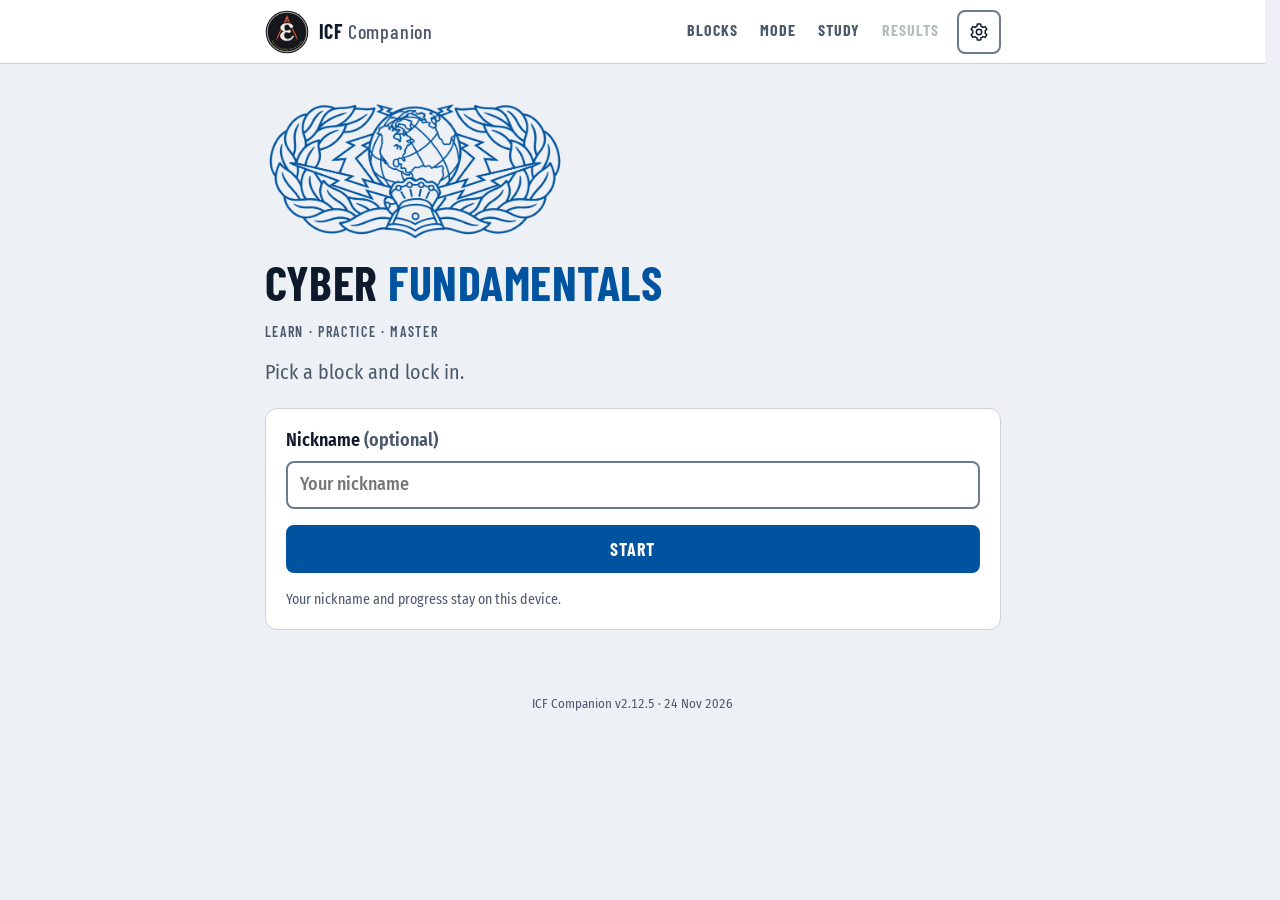
==== commit 916b98cd: "Release 2.12.5" ====
--- a/index.html
+++ b/index.html
@@ -18,9 +18,9 @@
 window.icfTheme={defaultChoice,get choice(){return choice;},set(value){choice=choices.includes(value)?value:defaultChoice;apply();}};
 apply();media.addEventListener('change',()=>{if(choice==='system')apply();});})();
 </script>
-<meta name="icf-build" content="2012004">
-<script type="application/json" id="release-files">{"analytics.mjs":"5ac7ff0cffd9","app-state.mjs":"d5e59ac7ae2e","app.mjs":"d967f9965b7c","cards-ui.mjs":"0c153c1745c6","cards.json":"fb3bead263ed","data-load.mjs":"1cc48224ff1d","diagnostics.mjs":"cc6655b229fb","engine.mjs":"28a151caed7c","exam-draw.mjs":"f57f752f4808","exam-ui.mjs":"8c0b500121a4","exam.mjs":"3f8cc6b382b3","faststart.mjs":"81bb4b3750ca","features.mjs":"3d537ab79af3","flags.mjs":"c040d130e471","flashcards-sets.mjs":"c0352fbbbbd3","flashcards.mjs":"514216449a0b","font-body-400.woff2":"73d6a1d1a9b4","font-body-500.woff2":"d3c00b8e38ef","font-body-600.woff2":"d88604c4fe46","font-body-700.woff2":"e94b13bb20b4","font-body-italic-400.woff2":"06f93389f16a","font-display-500.woff2":"460f141ec8f6","font-display-600.woff2":"215a93c696f4","font-display-700.woff2":"3787a5a41917","font-display-italic-500.woff2":"ff26c7788041","glossary-ui.mjs":"77b9f12f7a0c","glossary.json":"1c22859d98fe","glossary.mjs":"ef62b2afbc8a","learning.mjs":"42409216783c","migrations.json":"dc9f7beb09be","nav.mjs":"20c9468eb1ce","pagecount.mjs":"e955ff34fa41","pictures-svg.mjs":"214df8f39f3a","pictures.mjs":"50a1c80a1a67","presentation.mjs":"789c9a92dc7d","questions.json":"4c098e664cdb","reader.mjs":"6d48b1f37d9e","readiness.mjs":"02bfeb394cdb","scholar-B1.json":"148ac2058f8b","scholar-B2.json":"0184b889bc48","scholar-B3.json":"2c0360bf2b63","scholar-B4.json":"cccf98d872f3","scholar-B5.json":"a55bd53200be","scholar-data.mjs":"a0f3ad5b46bc","scholar-ui.mjs":"1af9876c1298","scholar.json":"b5fd834acba6","scholar.mjs":"46e59a93ba5d","screens-exam.mjs":"1756ecaeb905","screens-glossary.mjs":"1c4a4385cd10","screens-scholar.mjs":"4c69f66f9d9c","screens-setup.mjs":"1752c89a6a45","screens.mjs":"9a82ad889144","session.mjs":"26bf8fed611b","settings.mjs":"9adc0c75a9d7","setup-ui.mjs":"3c4c42137677","source-links.json":"9184f0a91a6d","sources.mjs":"08a3cd482896","storage-migrate.mjs":"815ba174fee1","storage.mjs":"fbcca9a9d875","study-ui.mjs":"b7774545ea43","styles.css":"019afb442ba1","usaf-comm-badge.webp":"98f0f038021a"}</script>
-<script type="importmap">{"imports":{"./analytics.mjs":"./analytics.mjs?v=5ac7ff0cffd9","./app-state.mjs":"./app-state.mjs?v=d5e59ac7ae2e","./app.mjs":"./app.mjs?v=d967f9965b7c","./cards-ui.mjs":"./cards-ui.mjs?v=0c153c1745c6","./data-load.mjs":"./data-load.mjs?v=1cc48224ff1d","./diagnostics.mjs":"./diagnostics.mjs?v=cc6655b229fb","./engine.mjs":"./engine.mjs?v=28a151caed7c","./exam-draw.mjs":"./exam-draw.mjs?v=f57f752f4808","./exam-ui.mjs":"./exam-ui.mjs?v=8c0b500121a4","./exam.mjs":"./exam.mjs?v=3f8cc6b382b3","./faststart.mjs":"./faststart.mjs?v=81bb4b3750ca","./features.mjs":"./features.mjs?v=3d537ab79af3","./flags.mjs":"./flags.mjs?v=c040d130e471","./flashcards-sets.mjs":"./flashcards-sets.mjs?v=c0352fbbbbd3","./flashcards.mjs":"./flashcards.mjs?v=514216449a0b","./glossary-ui.mjs":"./glossary-ui.mjs?v=77b9f12f7a0c","./glossary.mjs":"./glossary.mjs?v=ef62b2afbc8a","./learning.mjs":"./learning.mjs?v=42409216783c","./nav.mjs":"./nav.mjs?v=20c9468eb1ce","./pagecount.mjs":"./pagecount.mjs?v=e955ff34fa41","./pictures-svg.mjs":"./pictures-svg.mjs?v=214df8f39f3a","./pictures.mjs":"./pictures.mjs?v=50a1c80a1a67","./presentation.mjs":"./presentation.mjs?v=789c9a92dc7d","./reader.mjs":"./reader.mjs?v=6d48b1f37d9e","./readiness.mjs":"./readiness.mjs?v=02bfeb394cdb","./scholar-data.mjs":"./scholar-data.mjs?v=a0f3ad5b46bc","./scholar-ui.mjs":"./scholar-ui.mjs?v=1af9876c1298","./scholar.mjs":"./scholar.mjs?v=46e59a93ba5d","./screens-exam.mjs":"./screens-exam.mjs?v=1756ecaeb905","./screens-glossary.mjs":"./screens-glossary.mjs?v=1c4a4385cd10","./screens-scholar.mjs":"./screens-scholar.mjs?v=4c69f66f9d9c","./screens-setup.mjs":"./screens-setup.mjs?v=1752c89a6a45","./screens.mjs":"./screens.mjs?v=9a82ad889144","./session.mjs":"./session.mjs?v=26bf8fed611b","./settings.mjs":"./settings.mjs?v=9adc0c75a9d7","./setup-ui.mjs":"./setup-ui.mjs?v=3c4c42137677","./sources.mjs":"./sources.mjs?v=08a3cd482896","./storage-migrate.mjs":"./storage-migrate.mjs?v=815ba174fee1","./storage.mjs":"./storage.mjs?v=fbcca9a9d875","./study-ui.mjs":"./study-ui.mjs?v=b7774545ea43"}}</script>
+<meta name="icf-build" content="2012005">
+<script type="application/json" id="release-files">{"analytics.mjs":"5ac7ff0cffd9","app-state.mjs":"d5e59ac7ae2e","app.mjs":"d967f9965b7c","cards-ui.mjs":"0c153c1745c6","cards.json":"fb3bead263ed","data-load.mjs":"1cc48224ff1d","diagnostics.mjs":"48f4e1dee100","engine.mjs":"28a151caed7c","exam-draw.mjs":"f57f752f4808","exam-ui.mjs":"8c0b500121a4","exam.mjs":"3f8cc6b382b3","faststart.mjs":"81bb4b3750ca","features.mjs":"3d537ab79af3","flags.mjs":"c040d130e471","flashcards-sets.mjs":"c0352fbbbbd3","flashcards.mjs":"514216449a0b","font-body-400.woff2":"73d6a1d1a9b4","font-body-500.woff2":"d3c00b8e38ef","font-body-600.woff2":"d88604c4fe46","font-body-700.woff2":"e94b13bb20b4","font-body-italic-400.woff2":"06f93389f16a","font-display-500.woff2":"460f141ec8f6","font-display-600.woff2":"215a93c696f4","font-display-700.woff2":"3787a5a41917","font-display-italic-500.woff2":"ff26c7788041","glossary-ui.mjs":"77b9f12f7a0c","glossary.json":"1c22859d98fe","glossary.mjs":"ef62b2afbc8a","learning.mjs":"42409216783c","migrations.json":"dc9f7beb09be","nav.mjs":"20c9468eb1ce","pagecount.mjs":"e955ff34fa41","pictures-svg.mjs":"214df8f39f3a","pictures.mjs":"50a1c80a1a67","presentation.mjs":"789c9a92dc7d","questions.json":"4c098e664cdb","reader.mjs":"6d48b1f37d9e","readiness.mjs":"02bfeb394cdb","scholar-B1.json":"148ac2058f8b","scholar-B2.json":"0184b889bc48","scholar-B3.json":"2c0360bf2b63","scholar-B4.json":"cccf98d872f3","scholar-B5.json":"a55bd53200be","scholar-data.mjs":"a0f3ad5b46bc","scholar-ui.mjs":"1af9876c1298","scholar.json":"b5fd834acba6","scholar.mjs":"46e59a93ba5d","screens-exam.mjs":"1756ecaeb905","screens-glossary.mjs":"1c4a4385cd10","screens-scholar.mjs":"4c69f66f9d9c","screens-setup.mjs":"1752c89a6a45","screens.mjs":"9a82ad889144","session.mjs":"26bf8fed611b","settings.mjs":"9adc0c75a9d7","setup-ui.mjs":"3c4c42137677","source-links.json":"9184f0a91a6d","sources.mjs":"08a3cd482896","storage-migrate.mjs":"815ba174fee1","storage.mjs":"fbcca9a9d875","study-ui.mjs":"b7774545ea43","styles.css":"019afb442ba1","usaf-comm-badge.webp":"98f0f038021a"}</script>
+<script type="importmap">{"imports":{"./analytics.mjs":"./analytics.mjs?v=5ac7ff0cffd9","./app-state.mjs":"./app-state.mjs?v=d5e59ac7ae2e","./app.mjs":"./app.mjs?v=d967f9965b7c","./cards-ui.mjs":"./cards-ui.mjs?v=0c153c1745c6","./data-load.mjs":"./data-load.mjs?v=1cc48224ff1d","./diagnostics.mjs":"./diagnostics.mjs?v=48f4e1dee100","./engine.mjs":"./engine.mjs?v=28a151caed7c","./exam-draw.mjs":"./exam-draw.mjs?v=f57f752f4808","./exam-ui.mjs":"./exam-ui.mjs?v=8c0b500121a4","./exam.mjs":"./exam.mjs?v=3f8cc6b382b3","./faststart.mjs":"./faststart.mjs?v=81bb4b3750ca","./features.mjs":"./features.mjs?v=3d537ab79af3","./flags.mjs":"./flags.mjs?v=c040d130e471","./flashcards-sets.mjs":"./flashcards-sets.mjs?v=c0352fbbbbd3","./flashcards.mjs":"./flashcards.mjs?v=514216449a0b","./glossary-ui.mjs":"./glossary-ui.mjs?v=77b9f12f7a0c","./glossary.mjs":"./glossary.mjs?v=ef62b2afbc8a","./learning.mjs":"./learning.mjs?v=42409216783c","./nav.mjs":"./nav.mjs?v=20c9468eb1ce","./pagecount.mjs":"./pagecount.mjs?v=e955ff34fa41","./pictures-svg.mjs":"./pictures-svg.mjs?v=214df8f39f3a","./pictures.mjs":"./pictures.mjs?v=50a1c80a1a67","./presentation.mjs":"./presentation.mjs?v=789c9a92dc7d","./reader.mjs":"./reader.mjs?v=6d48b1f37d9e","./readiness.mjs":"./readiness.mjs?v=02bfeb394cdb","./scholar-data.mjs":"./scholar-data.mjs?v=a0f3ad5b46bc","./scholar-ui.mjs":"./scholar-ui.mjs?v=1af9876c1298","./scholar.mjs":"./scholar.mjs?v=46e59a93ba5d","./screens-exam.mjs":"./screens-exam.mjs?v=1756ecaeb905","./screens-glossary.mjs":"./screens-glossary.mjs?v=1c4a4385cd10","./screens-scholar.mjs":"./screens-scholar.mjs?v=4c69f66f9d9c","./screens-setup.mjs":"./screens-setup.mjs?v=1752c89a6a45","./screens.mjs":"./screens.mjs?v=9a82ad889144","./session.mjs":"./session.mjs?v=26bf8fed611b","./settings.mjs":"./settings.mjs?v=9adc0c75a9d7","./setup-ui.mjs":"./setup-ui.mjs?v=3c4c42137677","./sources.mjs":"./sources.mjs?v=08a3cd482896","./storage-migrate.mjs":"./storage-migrate.mjs?v=815ba174fee1","./storage.mjs":"./storage.mjs?v=fbcca9a9d875","./study-ui.mjs":"./study-ui.mjs?v=b7774545ea43"}}</script>
 <link rel="preload" href="./font-display-500.woff2" as="font" type="font/woff2" crossorigin>
 <link rel="preload" href="./font-display-600.woff2" as="font" type="font/woff2" crossorigin>
 <link rel="preload" href="./font-display-700.woff2" as="font" type="font/woff2" crossorigin>
@@ -60,7 +60,7 @@
 <link rel="modulepreload" href="./learning.mjs?v=42409216783c">
 <link rel="modulepreload" href="./exam.mjs?v=3f8cc6b382b3">
 <link rel="modulepreload" href="./exam-draw.mjs?v=f57f752f4808">
-<link rel="modulepreload" href="./diagnostics.mjs?v=cc6655b229fb">
+<link rel="modulepreload" href="./diagnostics.mjs?v=48f4e1dee100">
 <link rel="modulepreload" href="./readiness.mjs?v=02bfeb394cdb">
 <link rel="modulepreload" href="./faststart.mjs?v=81bb4b3750ca">
 </head>
@@ -90,7 +90,7 @@
 <p id="answer-status" class="sr-only" role="status" aria-live="polite" aria-atomic="true"></p>
 <p id="storage-notice" role="status"></p>
 <footer>
-<span id="app-version">ICF Companion v2.12.4 · 24 Nov 2026</span>
+<span id="app-version">ICF Companion v2.12.5 · 24 Nov 2026</span>
 </footer>
 <dialog id="dialog" aria-labelledby="dialog-title"></dialog>
 <script type="module" src="./app.mjs?v=d967f9965b7c"></script>
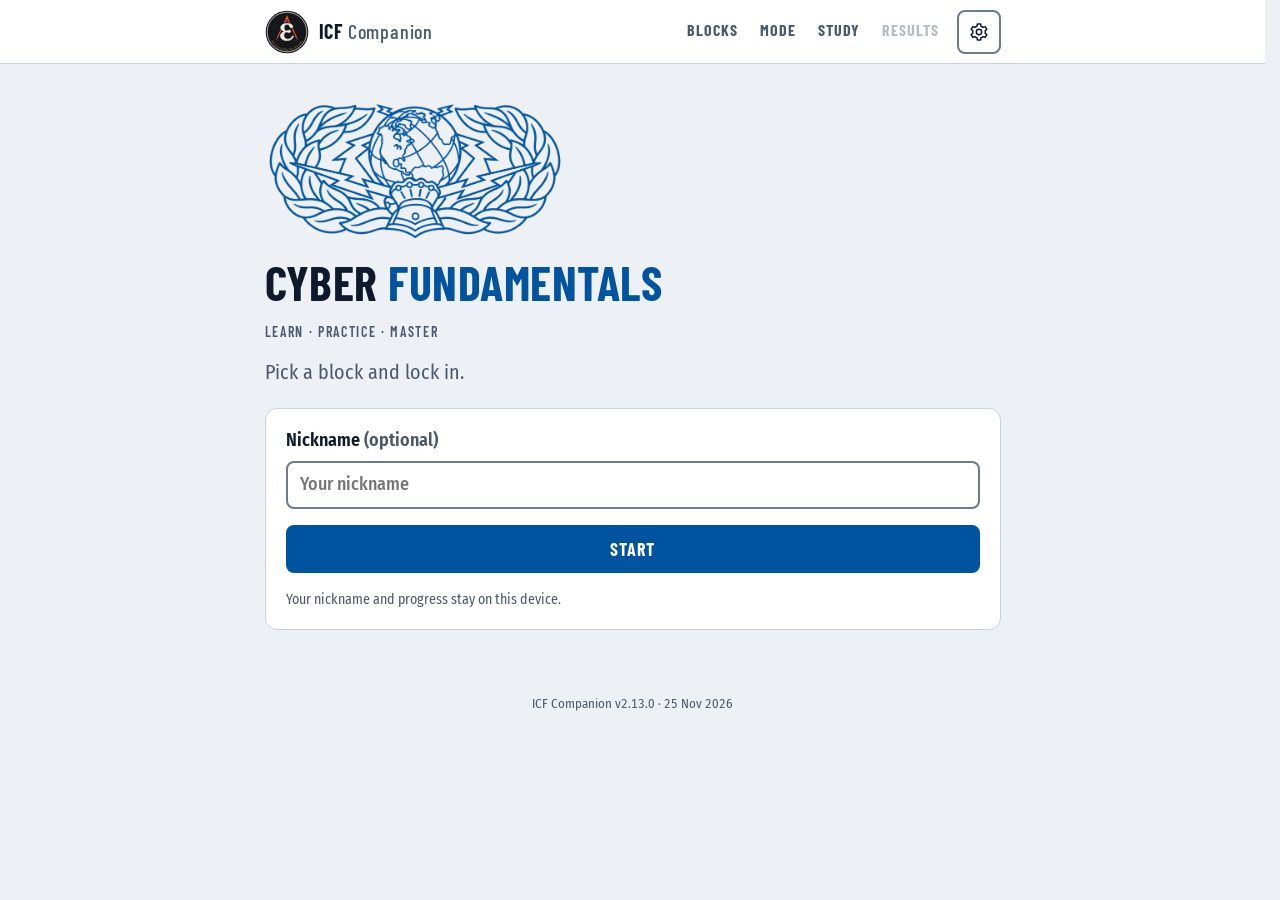
==== commit 044dbdff: "Release 2.13.0" ====
--- a/index.html
+++ b/index.html
@@ -18,15 +18,15 @@
 window.icfTheme={defaultChoice,get choice(){return choice;},set(value){choice=choices.includes(value)?value:defaultChoice;apply();}};
 apply();media.addEventListener('change',()=>{if(choice==='system')apply();});})();
 </script>
-<meta name="icf-build" content="2012005">
-<script type="application/json" id="release-files">{"analytics.mjs":"5ac7ff0cffd9","app-state.mjs":"d5e59ac7ae2e","app.mjs":"d967f9965b7c","cards-ui.mjs":"0c153c1745c6","cards.json":"fb3bead263ed","data-load.mjs":"1cc48224ff1d","diagnostics.mjs":"48f4e1dee100","engine.mjs":"28a151caed7c","exam-draw.mjs":"f57f752f4808","exam-ui.mjs":"8c0b500121a4","exam.mjs":"3f8cc6b382b3","faststart.mjs":"81bb4b3750ca","features.mjs":"3d537ab79af3","flags.mjs":"c040d130e471","flashcards-sets.mjs":"c0352fbbbbd3","flashcards.mjs":"514216449a0b","font-body-400.woff2":"73d6a1d1a9b4","font-body-500.woff2":"d3c00b8e38ef","font-body-600.woff2":"d88604c4fe46","font-body-700.woff2":"e94b13bb20b4","font-body-italic-400.woff2":"06f93389f16a","font-display-500.woff2":"460f141ec8f6","font-display-600.woff2":"215a93c696f4","font-display-700.woff2":"3787a5a41917","font-display-italic-500.woff2":"ff26c7788041","glossary-ui.mjs":"77b9f12f7a0c","glossary.json":"1c22859d98fe","glossary.mjs":"ef62b2afbc8a","learning.mjs":"42409216783c","migrations.json":"dc9f7beb09be","nav.mjs":"20c9468eb1ce","pagecount.mjs":"e955ff34fa41","pictures-svg.mjs":"214df8f39f3a","pictures.mjs":"50a1c80a1a67","presentation.mjs":"789c9a92dc7d","questions.json":"4c098e664cdb","reader.mjs":"6d48b1f37d9e","readiness.mjs":"02bfeb394cdb","scholar-B1.json":"148ac2058f8b","scholar-B2.json":"0184b889bc48","scholar-B3.json":"2c0360bf2b63","scholar-B4.json":"cccf98d872f3","scholar-B5.json":"a55bd53200be","scholar-data.mjs":"a0f3ad5b46bc","scholar-ui.mjs":"1af9876c1298","scholar.json":"b5fd834acba6","scholar.mjs":"46e59a93ba5d","screens-exam.mjs":"1756ecaeb905","screens-glossary.mjs":"1c4a4385cd10","screens-scholar.mjs":"4c69f66f9d9c","screens-setup.mjs":"1752c89a6a45","screens.mjs":"9a82ad889144","session.mjs":"26bf8fed611b","settings.mjs":"9adc0c75a9d7","setup-ui.mjs":"3c4c42137677","source-links.json":"9184f0a91a6d","sources.mjs":"08a3cd482896","storage-migrate.mjs":"815ba174fee1","storage.mjs":"fbcca9a9d875","study-ui.mjs":"b7774545ea43","styles.css":"019afb442ba1","usaf-comm-badge.webp":"98f0f038021a"}</script>
-<script type="importmap">{"imports":{"./analytics.mjs":"./analytics.mjs?v=5ac7ff0cffd9","./app-state.mjs":"./app-state.mjs?v=d5e59ac7ae2e","./app.mjs":"./app.mjs?v=d967f9965b7c","./cards-ui.mjs":"./cards-ui.mjs?v=0c153c1745c6","./data-load.mjs":"./data-load.mjs?v=1cc48224ff1d","./diagnostics.mjs":"./diagnostics.mjs?v=48f4e1dee100","./engine.mjs":"./engine.mjs?v=28a151caed7c","./exam-draw.mjs":"./exam-draw.mjs?v=f57f752f4808","./exam-ui.mjs":"./exam-ui.mjs?v=8c0b500121a4","./exam.mjs":"./exam.mjs?v=3f8cc6b382b3","./faststart.mjs":"./faststart.mjs?v=81bb4b3750ca","./features.mjs":"./features.mjs?v=3d537ab79af3","./flags.mjs":"./flags.mjs?v=c040d130e471","./flashcards-sets.mjs":"./flashcards-sets.mjs?v=c0352fbbbbd3","./flashcards.mjs":"./flashcards.mjs?v=514216449a0b","./glossary-ui.mjs":"./glossary-ui.mjs?v=77b9f12f7a0c","./glossary.mjs":"./glossary.mjs?v=ef62b2afbc8a","./learning.mjs":"./learning.mjs?v=42409216783c","./nav.mjs":"./nav.mjs?v=20c9468eb1ce","./pagecount.mjs":"./pagecount.mjs?v=e955ff34fa41","./pictures-svg.mjs":"./pictures-svg.mjs?v=214df8f39f3a","./pictures.mjs":"./pictures.mjs?v=50a1c80a1a67","./presentation.mjs":"./presentation.mjs?v=789c9a92dc7d","./reader.mjs":"./reader.mjs?v=6d48b1f37d9e","./readiness.mjs":"./readiness.mjs?v=02bfeb394cdb","./scholar-data.mjs":"./scholar-data.mjs?v=a0f3ad5b46bc","./scholar-ui.mjs":"./scholar-ui.mjs?v=1af9876c1298","./scholar.mjs":"./scholar.mjs?v=46e59a93ba5d","./screens-exam.mjs":"./screens-exam.mjs?v=1756ecaeb905","./screens-glossary.mjs":"./screens-glossary.mjs?v=1c4a4385cd10","./screens-scholar.mjs":"./screens-scholar.mjs?v=4c69f66f9d9c","./screens-setup.mjs":"./screens-setup.mjs?v=1752c89a6a45","./screens.mjs":"./screens.mjs?v=9a82ad889144","./session.mjs":"./session.mjs?v=26bf8fed611b","./settings.mjs":"./settings.mjs?v=9adc0c75a9d7","./setup-ui.mjs":"./setup-ui.mjs?v=3c4c42137677","./sources.mjs":"./sources.mjs?v=08a3cd482896","./storage-migrate.mjs":"./storage-migrate.mjs?v=815ba174fee1","./storage.mjs":"./storage.mjs?v=fbcca9a9d875","./study-ui.mjs":"./study-ui.mjs?v=b7774545ea43"}}</script>
+<meta name="icf-build" content="2013000">
+<script type="application/json" id="release-files">{"analytics.mjs":"5e6659afc1c4","app-state.mjs":"d5e59ac7ae2e","app.mjs":"e2c11cc15579","cards-ui.mjs":"0c153c1745c6","cards.json":"fb3bead263ed","data-load.mjs":"59e4b603a540","diagnostics.mjs":"5ca92a0746a9","engine.mjs":"28a151caed7c","exam-draw.mjs":"f57f752f4808","exam-ui.mjs":"8c0b500121a4","exam.mjs":"3f8cc6b382b3","faststart.mjs":"81bb4b3750ca","features.mjs":"3d537ab79af3","flags.mjs":"c040d130e471","flashcards-sets.mjs":"c0352fbbbbd3","flashcards.mjs":"514216449a0b","font-body-400.woff2":"73d6a1d1a9b4","font-body-500.woff2":"d3c00b8e38ef","font-body-600.woff2":"d88604c4fe46","font-body-700.woff2":"e94b13bb20b4","font-body-italic-400.woff2":"06f93389f16a","font-display-500.woff2":"460f141ec8f6","font-display-600.woff2":"215a93c696f4","font-display-700.woff2":"3787a5a41917","font-display-italic-500.woff2":"ff26c7788041","glossary-ui.mjs":"77b9f12f7a0c","glossary.json":"1c22859d98fe","glossary.mjs":"ef62b2afbc8a","learning.mjs":"42409216783c","migrations.json":"dc9f7beb09be","nav.mjs":"20c9468eb1ce","pagecount.mjs":"e955ff34fa41","pictures-svg.mjs":"214df8f39f3a","pictures.mjs":"50a1c80a1a67","presentation.mjs":"789c9a92dc7d","questions.json":"4c098e664cdb","reader.mjs":"6d48b1f37d9e","readiness.mjs":"115b85148b2f","scholar-B1.json":"148ac2058f8b","scholar-B2.json":"0184b889bc48","scholar-B3.json":"2c0360bf2b63","scholar-B4.json":"cccf98d872f3","scholar-B5.json":"a55bd53200be","scholar-data.mjs":"a0f3ad5b46bc","scholar-ui.mjs":"1af9876c1298","scholar.json":"b5fd834acba6","scholar.mjs":"01c081cf1d32","screens-exam.mjs":"7c197719d95e","screens-glossary.mjs":"1c4a4385cd10","screens-scholar.mjs":"4c69f66f9d9c","screens-setup.mjs":"71a2028ef2d9","screens.mjs":"5873d3237e0b","session.mjs":"26bf8fed611b","settings.mjs":"9adc0c75a9d7","setup-ui.mjs":"0be47b512ec2","source-links.json":"9184f0a91a6d","sources.mjs":"08a3cd482896","storage-migrate.mjs":"815ba174fee1","storage.mjs":"fbcca9a9d875","study-ui.mjs":"b7774545ea43","styles.css":"bf6496318b76","usaf-comm-badge.webp":"98f0f038021a"}</script>
+<script type="importmap">{"imports":{"./analytics.mjs":"./analytics.mjs?v=5e6659afc1c4","./app-state.mjs":"./app-state.mjs?v=d5e59ac7ae2e","./app.mjs":"./app.mjs?v=e2c11cc15579","./cards-ui.mjs":"./cards-ui.mjs?v=0c153c1745c6","./data-load.mjs":"./data-load.mjs?v=59e4b603a540","./diagnostics.mjs":"./diagnostics.mjs?v=5ca92a0746a9","./engine.mjs":"./engine.mjs?v=28a151caed7c","./exam-draw.mjs":"./exam-draw.mjs?v=f57f752f4808","./exam-ui.mjs":"./exam-ui.mjs?v=8c0b500121a4","./exam.mjs":"./exam.mjs?v=3f8cc6b382b3","./faststart.mjs":"./faststart.mjs?v=81bb4b3750ca","./features.mjs":"./features.mjs?v=3d537ab79af3","./flags.mjs":"./flags.mjs?v=c040d130e471","./flashcards-sets.mjs":"./flashcards-sets.mjs?v=c0352fbbbbd3","./flashcards.mjs":"./flashcards.mjs?v=514216449a0b","./glossary-ui.mjs":"./glossary-ui.mjs?v=77b9f12f7a0c","./glossary.mjs":"./glossary.mjs?v=ef62b2afbc8a","./learning.mjs":"./learning.mjs?v=42409216783c","./nav.mjs":"./nav.mjs?v=20c9468eb1ce","./pagecount.mjs":"./pagecount.mjs?v=e955ff34fa41","./pictures-svg.mjs":"./pictures-svg.mjs?v=214df8f39f3a","./pictures.mjs":"./pictures.mjs?v=50a1c80a1a67","./presentation.mjs":"./presentation.mjs?v=789c9a92dc7d","./reader.mjs":"./reader.mjs?v=6d48b1f37d9e","./readiness.mjs":"./readiness.mjs?v=115b85148b2f","./scholar-data.mjs":"./scholar-data.mjs?v=a0f3ad5b46bc","./scholar-ui.mjs":"./scholar-ui.mjs?v=1af9876c1298","./scholar.mjs":"./scholar.mjs?v=01c081cf1d32","./screens-exam.mjs":"./screens-exam.mjs?v=7c197719d95e","./screens-glossary.mjs":"./screens-glossary.mjs?v=1c4a4385cd10","./screens-scholar.mjs":"./screens-scholar.mjs?v=4c69f66f9d9c","./screens-setup.mjs":"./screens-setup.mjs?v=71a2028ef2d9","./screens.mjs":"./screens.mjs?v=5873d3237e0b","./session.mjs":"./session.mjs?v=26bf8fed611b","./settings.mjs":"./settings.mjs?v=9adc0c75a9d7","./setup-ui.mjs":"./setup-ui.mjs?v=0be47b512ec2","./sources.mjs":"./sources.mjs?v=08a3cd482896","./storage-migrate.mjs":"./storage-migrate.mjs?v=815ba174fee1","./storage.mjs":"./storage.mjs?v=fbcca9a9d875","./study-ui.mjs":"./study-ui.mjs?v=b7774545ea43"}}</script>
 <link rel="preload" href="./font-display-500.woff2" as="font" type="font/woff2" crossorigin>
 <link rel="preload" href="./font-display-600.woff2" as="font" type="font/woff2" crossorigin>
 <link rel="preload" href="./font-display-700.woff2" as="font" type="font/woff2" crossorigin>
 <link rel="preload" href="./font-body-400.woff2" as="font" type="font/woff2" crossorigin>
-<link rel="stylesheet" href="./styles.css?v=019afb442ba1">
-<link rel="modulepreload" href="./app.mjs?v=d967f9965b7c">
+<link rel="stylesheet" href="./styles.css?v=bf6496318b76">
+<link rel="modulepreload" href="./app.mjs?v=e2c11cc15579">
 <link rel="modulepreload" href="./features.mjs?v=3d537ab79af3">
 <link rel="modulepreload" href="./settings.mjs?v=9adc0c75a9d7">
 <link rel="modulepreload" href="./app-state.mjs?v=d5e59ac7ae2e">
@@ -34,34 +34,34 @@
 <link rel="modulepreload" href="./nav.mjs?v=20c9468eb1ce">
 <link rel="modulepreload" href="./cards-ui.mjs?v=0c153c1745c6">
 <link rel="modulepreload" href="./flags.mjs?v=c040d130e471">
-<link rel="modulepreload" href="./setup-ui.mjs?v=3c4c42137677">
+<link rel="modulepreload" href="./setup-ui.mjs?v=0be47b512ec2">
 <link rel="modulepreload" href="./study-ui.mjs?v=b7774545ea43">
 <link rel="modulepreload" href="./scholar-ui.mjs?v=1af9876c1298">
 <link rel="modulepreload" href="./glossary-ui.mjs?v=77b9f12f7a0c">
 <link rel="modulepreload" href="./exam-ui.mjs?v=8c0b500121a4">
-<link rel="modulepreload" href="./data-load.mjs?v=1cc48224ff1d">
+<link rel="modulepreload" href="./data-load.mjs?v=59e4b603a540">
 <link rel="modulepreload" href="./engine.mjs?v=28a151caed7c">
 <link rel="modulepreload" href="./storage.mjs?v=fbcca9a9d875">
 <link rel="modulepreload" href="./storage-migrate.mjs?v=815ba174fee1">
 <link rel="modulepreload" href="./presentation.mjs?v=789c9a92dc7d">
-<link rel="modulepreload" href="./screens.mjs?v=9a82ad889144">
+<link rel="modulepreload" href="./screens.mjs?v=5873d3237e0b">
 <link rel="modulepreload" href="./screens-glossary.mjs?v=1c4a4385cd10">
-<link rel="modulepreload" href="./screens-setup.mjs?v=1752c89a6a45">
+<link rel="modulepreload" href="./screens-setup.mjs?v=71a2028ef2d9">
 <link rel="modulepreload" href="./screens-scholar.mjs?v=4c69f66f9d9c">
-<link rel="modulepreload" href="./screens-exam.mjs?v=1756ecaeb905">
+<link rel="modulepreload" href="./screens-exam.mjs?v=7c197719d95e">
 <link rel="modulepreload" href="./flashcards.mjs?v=514216449a0b">
 <link rel="modulepreload" href="./flashcards-sets.mjs?v=c0352fbbbbd3">
-<link rel="modulepreload" href="./analytics.mjs?v=5ac7ff0cffd9">
+<link rel="modulepreload" href="./analytics.mjs?v=5e6659afc1c4">
 <link rel="modulepreload" href="./glossary.mjs?v=ef62b2afbc8a">
-<link rel="modulepreload" href="./scholar.mjs?v=46e59a93ba5d">
+<link rel="modulepreload" href="./scholar.mjs?v=01c081cf1d32">
 <link rel="modulepreload" href="./scholar-data.mjs?v=a0f3ad5b46bc">
 <link rel="modulepreload" href="./pictures.mjs?v=50a1c80a1a67">
 <link rel="modulepreload" href="./pictures-svg.mjs?v=214df8f39f3a">
 <link rel="modulepreload" href="./learning.mjs?v=42409216783c">
 <link rel="modulepreload" href="./exam.mjs?v=3f8cc6b382b3">
 <link rel="modulepreload" href="./exam-draw.mjs?v=f57f752f4808">
-<link rel="modulepreload" href="./diagnostics.mjs?v=48f4e1dee100">
-<link rel="modulepreload" href="./readiness.mjs?v=02bfeb394cdb">
+<link rel="modulepreload" href="./diagnostics.mjs?v=5ca92a0746a9">
+<link rel="modulepreload" href="./readiness.mjs?v=115b85148b2f">
 <link rel="modulepreload" href="./faststart.mjs?v=81bb4b3750ca">
 </head>
 <body>
@@ -90,10 +90,10 @@
 <p id="answer-status" class="sr-only" role="status" aria-live="polite" aria-atomic="true"></p>
 <p id="storage-notice" role="status"></p>
 <footer>
-<span id="app-version">ICF Companion v2.12.5 · 24 Nov 2026</span>
+<span id="app-version">ICF Companion v2.13.0 · 25 Nov 2026</span>
 </footer>
 <dialog id="dialog" aria-labelledby="dialog-title"></dialog>
-<script type="module" src="./app.mjs?v=d967f9965b7c"></script>
+<script type="module" src="./app.mjs?v=e2c11cc15579"></script>
 <script type="module" src="./pagecount.mjs?v=e955ff34fa41"></script>
 </body>
 </html>
--- a/styles.css
+++ b/styles.css
@@ -380,12 +380,18 @@
 [hidden]{display:none!important}
 .skip{position:absolute;left:-999px;top:0;&:focus{left:16px;top:8px;z-index:20;background:var(--sheet);padding:10px 14px}}
 .sr-only{position:absolute!important;width:1px;height:1px;overflow:hidden;clip:rect(0 0 0 0);white-space:nowrap;margin:-1px;padding:0;border:0}
+.perfect{--prism:#B0124F,#B23A00,#7A5C00,#1F6B2C,#00666F,#1F4FB0,#6A2FA0,#B0124F;background:linear-gradient(100deg,var(--prism)) 0 0/300% 100%;-webkit-background-clip:text;background-clip:text;color:transparent;animation:prism 6s linear infinite;
+  :root[data-theme="dark"] &{--prism:#FF8FB8,#FFB070,#F2D36B,#8FE3A0,#7FE0E6,#9DB8FF,#CDA2FF,#FF8FB8}
+  @media (prefers-color-scheme:dark){:root:not([data-theme]) &{--prism:#FF8FB8,#FFB070,#F2D36B,#8FE3A0,#7FE0E6,#9DB8FF,#CDA2FF,#FF8FB8}}
+  @media (prefers-reduced-motion:reduce){animation:none;background-size:100% 100%}}
+@keyframes prism{to{background-position:300% 0}}
 @media (forced-colors:active){
 .mark-disc,.mark-keyline,.mark-eps-edge{fill:CanvasText}.mark-keyline,.mark-keyline-line,.mark-eps-edge{stroke:CanvasText}.mark-ring,.mark-eps,.mark-accent-line{stroke:Canvas}.mark-dots,.mark-accent,.mark-eps,.mark-phrase{fill:Canvas}
 .comm-badge{background:CanvasText}
 :is(.seg label:has(input:checked),.item.picked .letter,.exam-cell.answered,.exam-clock.low){forced-color-adjust:none}
 [data-screen-link]{border-color:Canvas;&[aria-current="page"]{color:Highlight;border-color:Highlight}}
 .knob{background:GrayText;& svg{stroke:Canvas}}
+.perfect{background:none;color:CanvasText}
 .sw-input:checked+.track-sw{border-color:Highlight;& .knob{background:Highlight}}
 .card:has(input:checked){border-color:Highlight;& >strong{color:Highlight;&::after{content:" \2713"/""}}}
 .seg label:has(input:checked){background:Highlight;color:HighlightText;&.pool-fit{background:Mark;color:MarkText}}
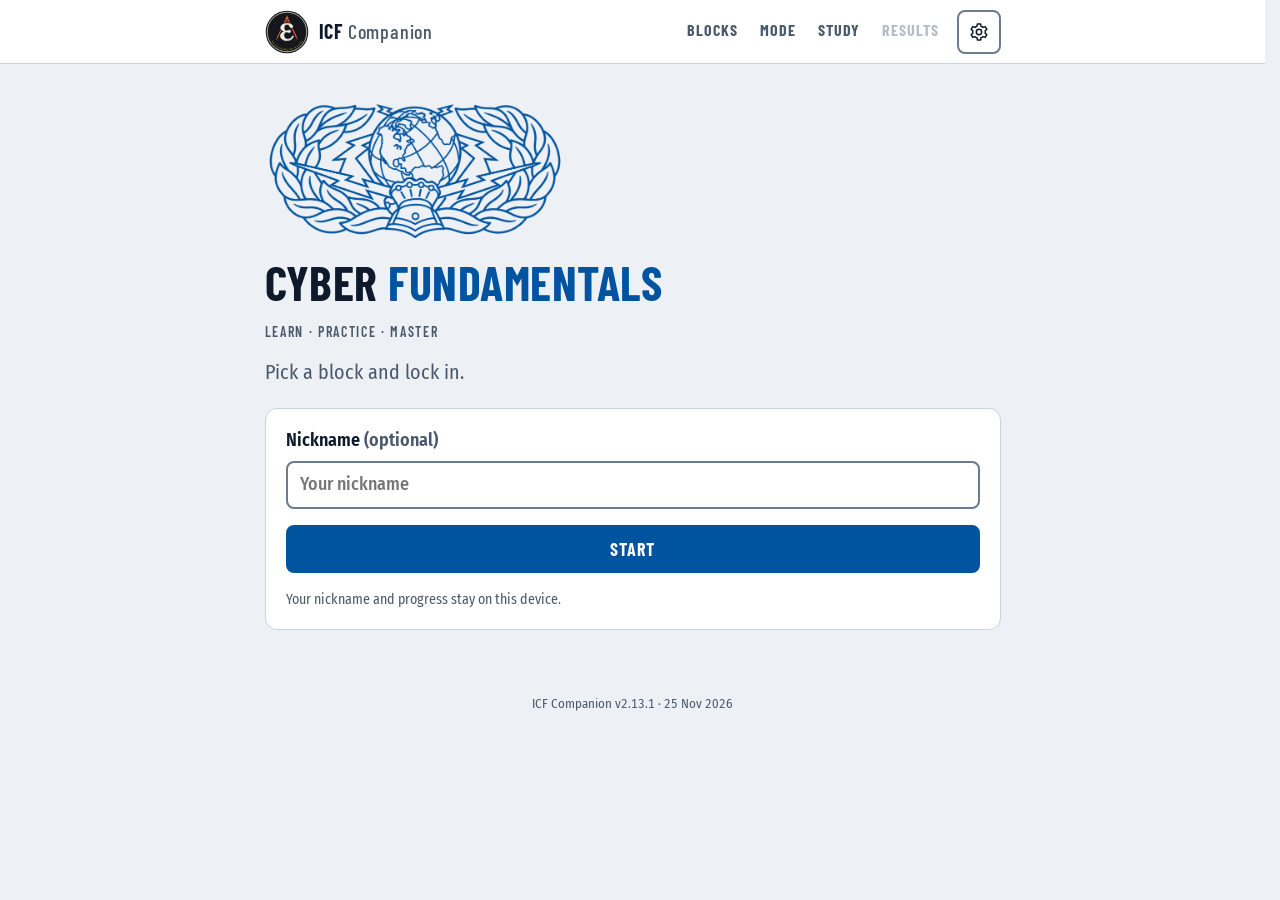
==== commit cb78626f: "Release 2.13.1" ====
--- a/index.html
+++ b/index.html
@@ -18,14 +18,14 @@
 window.icfTheme={defaultChoice,get choice(){return choice;},set(value){choice=choices.includes(value)?value:defaultChoice;apply();}};
 apply();media.addEventListener('change',()=>{if(choice==='system')apply();});})();
 </script>
-<meta name="icf-build" content="2013000">
-<script type="application/json" id="release-files">{"analytics.mjs":"5e6659afc1c4","app-state.mjs":"d5e59ac7ae2e","app.mjs":"e2c11cc15579","cards-ui.mjs":"0c153c1745c6","cards.json":"fb3bead263ed","data-load.mjs":"59e4b603a540","diagnostics.mjs":"5ca92a0746a9","engine.mjs":"28a151caed7c","exam-draw.mjs":"f57f752f4808","exam-ui.mjs":"8c0b500121a4","exam.mjs":"3f8cc6b382b3","faststart.mjs":"81bb4b3750ca","features.mjs":"3d537ab79af3","flags.mjs":"c040d130e471","flashcards-sets.mjs":"c0352fbbbbd3","flashcards.mjs":"514216449a0b","font-body-400.woff2":"73d6a1d1a9b4","font-body-500.woff2":"d3c00b8e38ef","font-body-600.woff2":"d88604c4fe46","font-body-700.woff2":"e94b13bb20b4","font-body-italic-400.woff2":"06f93389f16a","font-display-500.woff2":"460f141ec8f6","font-display-600.woff2":"215a93c696f4","font-display-700.woff2":"3787a5a41917","font-display-italic-500.woff2":"ff26c7788041","glossary-ui.mjs":"77b9f12f7a0c","glossary.json":"1c22859d98fe","glossary.mjs":"ef62b2afbc8a","learning.mjs":"42409216783c","migrations.json":"dc9f7beb09be","nav.mjs":"20c9468eb1ce","pagecount.mjs":"e955ff34fa41","pictures-svg.mjs":"214df8f39f3a","pictures.mjs":"50a1c80a1a67","presentation.mjs":"789c9a92dc7d","questions.json":"4c098e664cdb","reader.mjs":"6d48b1f37d9e","readiness.mjs":"115b85148b2f","scholar-B1.json":"148ac2058f8b","scholar-B2.json":"0184b889bc48","scholar-B3.json":"2c0360bf2b63","scholar-B4.json":"cccf98d872f3","scholar-B5.json":"a55bd53200be","scholar-data.mjs":"a0f3ad5b46bc","scholar-ui.mjs":"1af9876c1298","scholar.json":"b5fd834acba6","scholar.mjs":"01c081cf1d32","screens-exam.mjs":"7c197719d95e","screens-glossary.mjs":"1c4a4385cd10","screens-scholar.mjs":"4c69f66f9d9c","screens-setup.mjs":"71a2028ef2d9","screens.mjs":"5873d3237e0b","session.mjs":"26bf8fed611b","settings.mjs":"9adc0c75a9d7","setup-ui.mjs":"0be47b512ec2","source-links.json":"9184f0a91a6d","sources.mjs":"08a3cd482896","storage-migrate.mjs":"815ba174fee1","storage.mjs":"fbcca9a9d875","study-ui.mjs":"b7774545ea43","styles.css":"bf6496318b76","usaf-comm-badge.webp":"98f0f038021a"}</script>
-<script type="importmap">{"imports":{"./analytics.mjs":"./analytics.mjs?v=5e6659afc1c4","./app-state.mjs":"./app-state.mjs?v=d5e59ac7ae2e","./app.mjs":"./app.mjs?v=e2c11cc15579","./cards-ui.mjs":"./cards-ui.mjs?v=0c153c1745c6","./data-load.mjs":"./data-load.mjs?v=59e4b603a540","./diagnostics.mjs":"./diagnostics.mjs?v=5ca92a0746a9","./engine.mjs":"./engine.mjs?v=28a151caed7c","./exam-draw.mjs":"./exam-draw.mjs?v=f57f752f4808","./exam-ui.mjs":"./exam-ui.mjs?v=8c0b500121a4","./exam.mjs":"./exam.mjs?v=3f8cc6b382b3","./faststart.mjs":"./faststart.mjs?v=81bb4b3750ca","./features.mjs":"./features.mjs?v=3d537ab79af3","./flags.mjs":"./flags.mjs?v=c040d130e471","./flashcards-sets.mjs":"./flashcards-sets.mjs?v=c0352fbbbbd3","./flashcards.mjs":"./flashcards.mjs?v=514216449a0b","./glossary-ui.mjs":"./glossary-ui.mjs?v=77b9f12f7a0c","./glossary.mjs":"./glossary.mjs?v=ef62b2afbc8a","./learning.mjs":"./learning.mjs?v=42409216783c","./nav.mjs":"./nav.mjs?v=20c9468eb1ce","./pagecount.mjs":"./pagecount.mjs?v=e955ff34fa41","./pictures-svg.mjs":"./pictures-svg.mjs?v=214df8f39f3a","./pictures.mjs":"./pictures.mjs?v=50a1c80a1a67","./presentation.mjs":"./presentation.mjs?v=789c9a92dc7d","./reader.mjs":"./reader.mjs?v=6d48b1f37d9e","./readiness.mjs":"./readiness.mjs?v=115b85148b2f","./scholar-data.mjs":"./scholar-data.mjs?v=a0f3ad5b46bc","./scholar-ui.mjs":"./scholar-ui.mjs?v=1af9876c1298","./scholar.mjs":"./scholar.mjs?v=01c081cf1d32","./screens-exam.mjs":"./screens-exam.mjs?v=7c197719d95e","./screens-glossary.mjs":"./screens-glossary.mjs?v=1c4a4385cd10","./screens-scholar.mjs":"./screens-scholar.mjs?v=4c69f66f9d9c","./screens-setup.mjs":"./screens-setup.mjs?v=71a2028ef2d9","./screens.mjs":"./screens.mjs?v=5873d3237e0b","./session.mjs":"./session.mjs?v=26bf8fed611b","./settings.mjs":"./settings.mjs?v=9adc0c75a9d7","./setup-ui.mjs":"./setup-ui.mjs?v=0be47b512ec2","./sources.mjs":"./sources.mjs?v=08a3cd482896","./storage-migrate.mjs":"./storage-migrate.mjs?v=815ba174fee1","./storage.mjs":"./storage.mjs?v=fbcca9a9d875","./study-ui.mjs":"./study-ui.mjs?v=b7774545ea43"}}</script>
+<meta name="icf-build" content="2013001">
+<script type="application/json" id="release-files">{"analytics.mjs":"5e6659afc1c4","app-state.mjs":"d5e59ac7ae2e","app.mjs":"e2c11cc15579","cards-ui.mjs":"0c153c1745c6","cards.json":"fb3bead263ed","data-load.mjs":"59e4b603a540","diagnostics.mjs":"6de3b38ba402","engine.mjs":"28a151caed7c","exam-draw.mjs":"f57f752f4808","exam-ui.mjs":"8c0b500121a4","exam.mjs":"3f8cc6b382b3","faststart.mjs":"81bb4b3750ca","features.mjs":"3d537ab79af3","flags.mjs":"c040d130e471","flashcards-sets.mjs":"c0352fbbbbd3","flashcards.mjs":"514216449a0b","font-body-400.woff2":"73d6a1d1a9b4","font-body-500.woff2":"d3c00b8e38ef","font-body-600.woff2":"d88604c4fe46","font-body-700.woff2":"e94b13bb20b4","font-body-italic-400.woff2":"06f93389f16a","font-display-500.woff2":"460f141ec8f6","font-display-600.woff2":"215a93c696f4","font-display-700.woff2":"3787a5a41917","font-display-italic-500.woff2":"ff26c7788041","glossary-ui.mjs":"77b9f12f7a0c","glossary.json":"1c22859d98fe","glossary.mjs":"ef62b2afbc8a","learning.mjs":"42409216783c","migrations.json":"dc9f7beb09be","nav.mjs":"20c9468eb1ce","pagecount.mjs":"e955ff34fa41","pictures-svg.mjs":"622593cd8ab4","pictures.mjs":"5b176cbe93f8","presentation.mjs":"789c9a92dc7d","questions.json":"4c098e664cdb","reader.mjs":"6d48b1f37d9e","readiness.mjs":"115b85148b2f","scholar-B1.json":"148ac2058f8b","scholar-B2.json":"0184b889bc48","scholar-B3.json":"2c0360bf2b63","scholar-B4.json":"cccf98d872f3","scholar-B5.json":"551588b0a296","scholar-data.mjs":"a0f3ad5b46bc","scholar-ui.mjs":"846db002a496","scholar.json":"c5158d849cdb","scholar.mjs":"01c081cf1d32","screens-exam.mjs":"7c197719d95e","screens-glossary.mjs":"1c4a4385cd10","screens-scholar.mjs":"4c69f66f9d9c","screens-setup.mjs":"71a2028ef2d9","screens.mjs":"5873d3237e0b","session.mjs":"26bf8fed611b","settings.mjs":"9adc0c75a9d7","setup-ui.mjs":"0be47b512ec2","source-links.json":"9184f0a91a6d","sources.mjs":"08a3cd482896","storage-migrate.mjs":"815ba174fee1","storage.mjs":"fbcca9a9d875","study-ui.mjs":"b7774545ea43","styles.css":"21c47506ab48","usaf-comm-badge.webp":"98f0f038021a"}</script>
+<script type="importmap">{"imports":{"./analytics.mjs":"./analytics.mjs?v=5e6659afc1c4","./app-state.mjs":"./app-state.mjs?v=d5e59ac7ae2e","./app.mjs":"./app.mjs?v=e2c11cc15579","./cards-ui.mjs":"./cards-ui.mjs?v=0c153c1745c6","./data-load.mjs":"./data-load.mjs?v=59e4b603a540","./diagnostics.mjs":"./diagnostics.mjs?v=6de3b38ba402","./engine.mjs":"./engine.mjs?v=28a151caed7c","./exam-draw.mjs":"./exam-draw.mjs?v=f57f752f4808","./exam-ui.mjs":"./exam-ui.mjs?v=8c0b500121a4","./exam.mjs":"./exam.mjs?v=3f8cc6b382b3","./faststart.mjs":"./faststart.mjs?v=81bb4b3750ca","./features.mjs":"./features.mjs?v=3d537ab79af3","./flags.mjs":"./flags.mjs?v=c040d130e471","./flashcards-sets.mjs":"./flashcards-sets.mjs?v=c0352fbbbbd3","./flashcards.mjs":"./flashcards.mjs?v=514216449a0b","./glossary-ui.mjs":"./glossary-ui.mjs?v=77b9f12f7a0c","./glossary.mjs":"./glossary.mjs?v=ef62b2afbc8a","./learning.mjs":"./learning.mjs?v=42409216783c","./nav.mjs":"./nav.mjs?v=20c9468eb1ce","./pagecount.mjs":"./pagecount.mjs?v=e955ff34fa41","./pictures-svg.mjs":"./pictures-svg.mjs?v=622593cd8ab4","./pictures.mjs":"./pictures.mjs?v=5b176cbe93f8","./presentation.mjs":"./presentation.mjs?v=789c9a92dc7d","./reader.mjs":"./reader.mjs?v=6d48b1f37d9e","./readiness.mjs":"./readiness.mjs?v=115b85148b2f","./scholar-data.mjs":"./scholar-data.mjs?v=a0f3ad5b46bc","./scholar-ui.mjs":"./scholar-ui.mjs?v=846db002a496","./scholar.mjs":"./scholar.mjs?v=01c081cf1d32","./screens-exam.mjs":"./screens-exam.mjs?v=7c197719d95e","./screens-glossary.mjs":"./screens-glossary.mjs?v=1c4a4385cd10","./screens-scholar.mjs":"./screens-scholar.mjs?v=4c69f66f9d9c","./screens-setup.mjs":"./screens-setup.mjs?v=71a2028ef2d9","./screens.mjs":"./screens.mjs?v=5873d3237e0b","./session.mjs":"./session.mjs?v=26bf8fed611b","./settings.mjs":"./settings.mjs?v=9adc0c75a9d7","./setup-ui.mjs":"./setup-ui.mjs?v=0be47b512ec2","./sources.mjs":"./sources.mjs?v=08a3cd482896","./storage-migrate.mjs":"./storage-migrate.mjs?v=815ba174fee1","./storage.mjs":"./storage.mjs?v=fbcca9a9d875","./study-ui.mjs":"./study-ui.mjs?v=b7774545ea43"}}</script>
 <link rel="preload" href="./font-display-500.woff2" as="font" type="font/woff2" crossorigin>
 <link rel="preload" href="./font-display-600.woff2" as="font" type="font/woff2" crossorigin>
 <link rel="preload" href="./font-display-700.woff2" as="font" type="font/woff2" crossorigin>
 <link rel="preload" href="./font-body-400.woff2" as="font" type="font/woff2" crossorigin>
-<link rel="stylesheet" href="./styles.css?v=bf6496318b76">
+<link rel="stylesheet" href="./styles.css?v=21c47506ab48">
 <link rel="modulepreload" href="./app.mjs?v=e2c11cc15579">
 <link rel="modulepreload" href="./features.mjs?v=3d537ab79af3">
 <link rel="modulepreload" href="./settings.mjs?v=9adc0c75a9d7">
@@ -36,7 +36,7 @@
 <link rel="modulepreload" href="./flags.mjs?v=c040d130e471">
 <link rel="modulepreload" href="./setup-ui.mjs?v=0be47b512ec2">
 <link rel="modulepreload" href="./study-ui.mjs?v=b7774545ea43">
-<link rel="modulepreload" href="./scholar-ui.mjs?v=1af9876c1298">
+<link rel="modulepreload" href="./scholar-ui.mjs?v=846db002a496">
 <link rel="modulepreload" href="./glossary-ui.mjs?v=77b9f12f7a0c">
 <link rel="modulepreload" href="./exam-ui.mjs?v=8c0b500121a4">
 <link rel="modulepreload" href="./data-load.mjs?v=59e4b603a540">
@@ -55,12 +55,12 @@
 <link rel="modulepreload" href="./glossary.mjs?v=ef62b2afbc8a">
 <link rel="modulepreload" href="./scholar.mjs?v=01c081cf1d32">
 <link rel="modulepreload" href="./scholar-data.mjs?v=a0f3ad5b46bc">
-<link rel="modulepreload" href="./pictures.mjs?v=50a1c80a1a67">
-<link rel="modulepreload" href="./pictures-svg.mjs?v=214df8f39f3a">
+<link rel="modulepreload" href="./pictures.mjs?v=5b176cbe93f8">
+<link rel="modulepreload" href="./pictures-svg.mjs?v=622593cd8ab4">
 <link rel="modulepreload" href="./learning.mjs?v=42409216783c">
 <link rel="modulepreload" href="./exam.mjs?v=3f8cc6b382b3">
 <link rel="modulepreload" href="./exam-draw.mjs?v=f57f752f4808">
-<link rel="modulepreload" href="./diagnostics.mjs?v=5ca92a0746a9">
+<link rel="modulepreload" href="./diagnostics.mjs?v=6de3b38ba402">
 <link rel="modulepreload" href="./readiness.mjs?v=115b85148b2f">
 <link rel="modulepreload" href="./faststart.mjs?v=81bb4b3750ca">
 </head>
@@ -90,7 +90,7 @@
 <p id="answer-status" class="sr-only" role="status" aria-live="polite" aria-atomic="true"></p>
 <p id="storage-notice" role="status"></p>
 <footer>
-<span id="app-version">ICF Companion v2.13.0 · 25 Nov 2026</span>
+<span id="app-version">ICF Companion v2.13.1 · 25 Nov 2026</span>
 </footer>
 <dialog id="dialog" aria-labelledby="dialog-title"></dialog>
 <script type="module" src="./app.mjs?v=e2c11cc15579"></script>
--- a/styles.css
+++ b/styles.css
@@ -494,7 +494,7 @@
 @layer screens{
 .pic-body{display:grid;gap:8px}
 .pic-frame{border:1px solid var(--rule);border-radius:var(--r2);background:var(--paper);padding:6px}
-.pic{display:block;width:100%;height:auto;font-family:var(--f-display);
+.pic{display:block;width:100%;height:auto;font-family:var(--f-display);--pic-ease:cubic-bezier(.2,.7,.3,1);
   & .pic-shape{fill:var(--sheet);stroke:var(--ink);stroke-width:1.5}
   & .pic-line{fill:none;stroke:var(--ink);stroke-width:1.5;stroke-linecap:round}
   & .pic-port{fill:var(--muted)}
@@ -504,22 +504,24 @@
   & .pic-note{fill:var(--muted);font-weight:600}
   & .pic-mono{fill:var(--ink);font-size:10px;font-weight:500}& .pic-head{fill:var(--muted);font-weight:700}
   & .pic-row-bg{fill:transparent}
+    & mask rect{fill:white}& mask .pic-cut{fill:black}
   & .pic-link line{stroke:var(--muted);stroke-width:2}
   & .pic-trunk line{stroke:var(--ink);stroke-width:6}& .pic-trunk .pic-trunk-core{stroke:var(--paper);stroke-width:2}
-  & .pic-plain line{stroke-dasharray:4 3}
   & .pic-cable line{stroke:var(--ink);stroke-width:4}& .pic-cable .pic-plug{stroke-width:9;stroke-linecap:butt}
   & .pic-band .pic-shape{fill:var(--sheet)}& .pic-band.is-on .pic-shape{fill:var(--scholar-soft)}& .pic-mark.is-on .pic-shape{fill:var(--scholar)}
   & .pic-group rect{fill:var(--scholar-soft);stroke:var(--scholar);stroke-width:1.2}
-  & .pic-group-1 rect{stroke-dasharray:6 3}& .pic-group-2 rect{stroke-dasharray:2 3}
   & .pic-group-label{fill:var(--scholar);stroke:var(--scholar-soft)}
   & .pic-seg-tag .pic-shape,& .pic-seg-header .pic-shape,& .pic-seg-trailer .pic-shape{fill:var(--scholar-soft)}
   & .pic-packet rect{fill:var(--scholar);stroke:none}& .pic-packet-text{fill:var(--blue-ink)}
   & .is-on :is(.pic-shape,line,rect){stroke:var(--scholar);stroke-width:3}& .is-on .pic-row-bg{fill:var(--scholar-soft);stroke:none}
   & .is-on.pic-trunk .pic-trunk-core{stroke:var(--paper);stroke-width:2}
   & .is-on.pic-cable line{stroke-width:5}& .is-on.pic-cable .pic-plug{stroke-width:10}& .is-on.pic-trunk line{stroke-width:6}
-  &.has-light :is(.pic-node,.pic-link,.pic-group,.pic-row,.pic-seg,.pic-band,.pic-mark):not(.is-on):not(:has(.is-on)){opacity:.7}
-  & .is-off{display:none}
-    & .is-new{animation:pic-in .15s ease-out}
+  &.has-light :is(.pic-node,.pic-link,.pic-group,.pic-row,.pic-seg,.pic-band,.pic-mark):not(.is-on):not(.is-off):not(:has(.is-on)){opacity:.7}
+    & .is-off{opacity:0;visibility:hidden;pointer-events:none}
+    & :is(.pic-node,.pic-link,.pic-group,.pic-row,.pic-seg,.pic-band,.pic-mark){transition:opacity .15s var(--pic-ease),visibility .15s}
+  & :is(.pic-shape,.pic-line,line,rect,.pic-row-bg){transition:stroke .15s var(--pic-ease),fill .15s var(--pic-ease),stroke-width .15s var(--pic-ease)}
+  & .pic-packet.is-new{animation:pic-in .15s var(--pic-ease) both;transform-box:fill-box;transform-origin:center}
+  & .pic-packet.is-leaving{opacity:0;transition:opacity .15s var(--pic-ease)}
   & [data-pic-id]{cursor:pointer}
     @media (max-width:640px){& .pic-label{font-size:13.5px}& .pic-small{font-size:12px}& .pic-mono{font-size:11.5px}}}
 .pic-controls{display:flex;align-items:center;gap:8px;& .pic-nav{margin-left:0}& .pic-play{margin-left:auto}& .flag-btn:disabled{opacity:.4}
@@ -537,4 +539,4 @@
 .scholar-review-term{margin:0 0 4px;& .link-button{color:var(--scholar);min-height:24px;padding:2px 0;text-transform:none;letter-spacing:0}}
 .pic-captions{display:grid;& >.pic-caption{grid-area:1/1;visibility:hidden;line-height:1.45}& >.is-now{visibility:visible}}
 }
-@keyframes pic-in{from{opacity:.35}}
+@keyframes pic-in{from{opacity:0;transform:scale(.85)}}
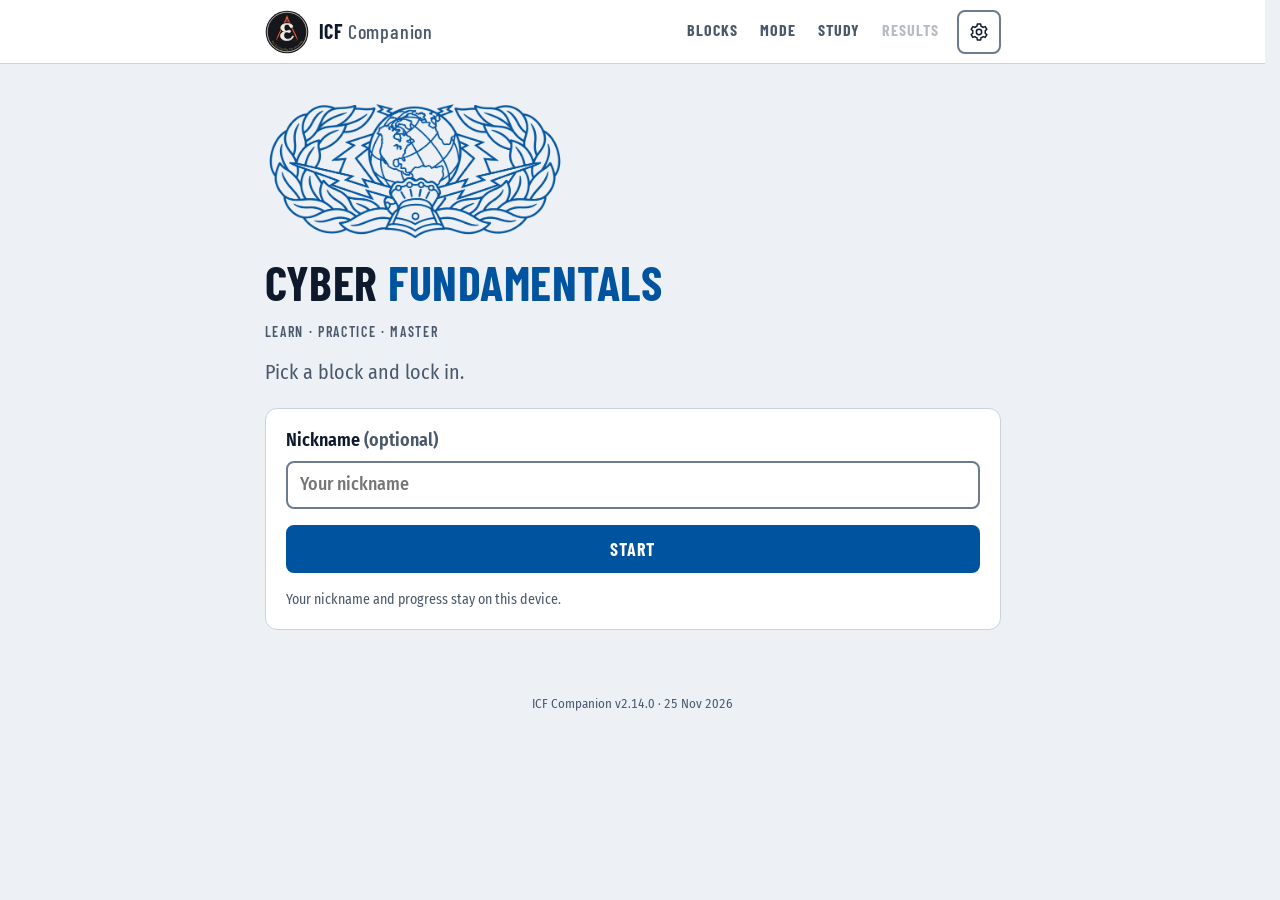
==== commit 605016f4: "Release 2.14.0" ====
--- a/index.html
+++ b/index.html
@@ -18,15 +18,15 @@
 window.icfTheme={defaultChoice,get choice(){return choice;},set(value){choice=choices.includes(value)?value:defaultChoice;apply();}};
 apply();media.addEventListener('change',()=>{if(choice==='system')apply();});})();
 </script>
-<meta name="icf-build" content="2013001">
-<script type="application/json" id="release-files">{"analytics.mjs":"5e6659afc1c4","app-state.mjs":"d5e59ac7ae2e","app.mjs":"e2c11cc15579","cards-ui.mjs":"0c153c1745c6","cards.json":"fb3bead263ed","data-load.mjs":"59e4b603a540","diagnostics.mjs":"6de3b38ba402","engine.mjs":"28a151caed7c","exam-draw.mjs":"f57f752f4808","exam-ui.mjs":"8c0b500121a4","exam.mjs":"3f8cc6b382b3","faststart.mjs":"81bb4b3750ca","features.mjs":"3d537ab79af3","flags.mjs":"c040d130e471","flashcards-sets.mjs":"c0352fbbbbd3","flashcards.mjs":"514216449a0b","font-body-400.woff2":"73d6a1d1a9b4","font-body-500.woff2":"d3c00b8e38ef","font-body-600.woff2":"d88604c4fe46","font-body-700.woff2":"e94b13bb20b4","font-body-italic-400.woff2":"06f93389f16a","font-display-500.woff2":"460f141ec8f6","font-display-600.woff2":"215a93c696f4","font-display-700.woff2":"3787a5a41917","font-display-italic-500.woff2":"ff26c7788041","glossary-ui.mjs":"77b9f12f7a0c","glossary.json":"1c22859d98fe","glossary.mjs":"ef62b2afbc8a","learning.mjs":"42409216783c","migrations.json":"dc9f7beb09be","nav.mjs":"20c9468eb1ce","pagecount.mjs":"e955ff34fa41","pictures-svg.mjs":"622593cd8ab4","pictures.mjs":"5b176cbe93f8","presentation.mjs":"789c9a92dc7d","questions.json":"4c098e664cdb","reader.mjs":"6d48b1f37d9e","readiness.mjs":"115b85148b2f","scholar-B1.json":"148ac2058f8b","scholar-B2.json":"0184b889bc48","scholar-B3.json":"2c0360bf2b63","scholar-B4.json":"cccf98d872f3","scholar-B5.json":"551588b0a296","scholar-data.mjs":"a0f3ad5b46bc","scholar-ui.mjs":"846db002a496","scholar.json":"c5158d849cdb","scholar.mjs":"01c081cf1d32","screens-exam.mjs":"7c197719d95e","screens-glossary.mjs":"1c4a4385cd10","screens-scholar.mjs":"4c69f66f9d9c","screens-setup.mjs":"71a2028ef2d9","screens.mjs":"5873d3237e0b","session.mjs":"26bf8fed611b","settings.mjs":"9adc0c75a9d7","setup-ui.mjs":"0be47b512ec2","source-links.json":"9184f0a91a6d","sources.mjs":"08a3cd482896","storage-migrate.mjs":"815ba174fee1","storage.mjs":"fbcca9a9d875","study-ui.mjs":"b7774545ea43","styles.css":"21c47506ab48","usaf-comm-badge.webp":"98f0f038021a"}</script>
-<script type="importmap">{"imports":{"./analytics.mjs":"./analytics.mjs?v=5e6659afc1c4","./app-state.mjs":"./app-state.mjs?v=d5e59ac7ae2e","./app.mjs":"./app.mjs?v=e2c11cc15579","./cards-ui.mjs":"./cards-ui.mjs?v=0c153c1745c6","./data-load.mjs":"./data-load.mjs?v=59e4b603a540","./diagnostics.mjs":"./diagnostics.mjs?v=6de3b38ba402","./engine.mjs":"./engine.mjs?v=28a151caed7c","./exam-draw.mjs":"./exam-draw.mjs?v=f57f752f4808","./exam-ui.mjs":"./exam-ui.mjs?v=8c0b500121a4","./exam.mjs":"./exam.mjs?v=3f8cc6b382b3","./faststart.mjs":"./faststart.mjs?v=81bb4b3750ca","./features.mjs":"./features.mjs?v=3d537ab79af3","./flags.mjs":"./flags.mjs?v=c040d130e471","./flashcards-sets.mjs":"./flashcards-sets.mjs?v=c0352fbbbbd3","./flashcards.mjs":"./flashcards.mjs?v=514216449a0b","./glossary-ui.mjs":"./glossary-ui.mjs?v=77b9f12f7a0c","./glossary.mjs":"./glossary.mjs?v=ef62b2afbc8a","./learning.mjs":"./learning.mjs?v=42409216783c","./nav.mjs":"./nav.mjs?v=20c9468eb1ce","./pagecount.mjs":"./pagecount.mjs?v=e955ff34fa41","./pictures-svg.mjs":"./pictures-svg.mjs?v=622593cd8ab4","./pictures.mjs":"./pictures.mjs?v=5b176cbe93f8","./presentation.mjs":"./presentation.mjs?v=789c9a92dc7d","./reader.mjs":"./reader.mjs?v=6d48b1f37d9e","./readiness.mjs":"./readiness.mjs?v=115b85148b2f","./scholar-data.mjs":"./scholar-data.mjs?v=a0f3ad5b46bc","./scholar-ui.mjs":"./scholar-ui.mjs?v=846db002a496","./scholar.mjs":"./scholar.mjs?v=01c081cf1d32","./screens-exam.mjs":"./screens-exam.mjs?v=7c197719d95e","./screens-glossary.mjs":"./screens-glossary.mjs?v=1c4a4385cd10","./screens-scholar.mjs":"./screens-scholar.mjs?v=4c69f66f9d9c","./screens-setup.mjs":"./screens-setup.mjs?v=71a2028ef2d9","./screens.mjs":"./screens.mjs?v=5873d3237e0b","./session.mjs":"./session.mjs?v=26bf8fed611b","./settings.mjs":"./settings.mjs?v=9adc0c75a9d7","./setup-ui.mjs":"./setup-ui.mjs?v=0be47b512ec2","./sources.mjs":"./sources.mjs?v=08a3cd482896","./storage-migrate.mjs":"./storage-migrate.mjs?v=815ba174fee1","./storage.mjs":"./storage.mjs?v=fbcca9a9d875","./study-ui.mjs":"./study-ui.mjs?v=b7774545ea43"}}</script>
+<meta name="icf-build" content="2014000">
+<script type="application/json" id="release-files">{"analytics.mjs":"5e6659afc1c4","app-state.mjs":"d5e59ac7ae2e","app.mjs":"ad58df6098f8","cards-ui.mjs":"0c153c1745c6","cards.json":"fb3bead263ed","data-load.mjs":"59e4b603a540","diagnostics.mjs":"b1ad694b1713","engine.mjs":"28a151caed7c","exam-draw.mjs":"f57f752f4808","exam-ui.mjs":"8c0b500121a4","exam.mjs":"3f8cc6b382b3","faststart.mjs":"81bb4b3750ca","features.mjs":"3d537ab79af3","flags.mjs":"c040d130e471","flashcards-sets.mjs":"c0352fbbbbd3","flashcards.mjs":"514216449a0b","font-body-400.woff2":"73d6a1d1a9b4","font-body-500.woff2":"d3c00b8e38ef","font-body-600.woff2":"d88604c4fe46","font-body-700.woff2":"e94b13bb20b4","font-body-italic-400.woff2":"06f93389f16a","font-display-500.woff2":"460f141ec8f6","font-display-600.woff2":"215a93c696f4","font-display-700.woff2":"3787a5a41917","font-display-italic-500.woff2":"ff26c7788041","glossary-ui.mjs":"77b9f12f7a0c","glossary.json":"1c22859d98fe","glossary.mjs":"ef62b2afbc8a","learning.mjs":"42409216783c","migrations.json":"dc9f7beb09be","nav.mjs":"20c9468eb1ce","pagecount.mjs":"e955ff34fa41","pictures-svg.mjs":"ae7a4e32c426","pictures.mjs":"2093d1bc1086","presentation.mjs":"789c9a92dc7d","questions.json":"4c098e664cdb","reader.mjs":"6d48b1f37d9e","readiness.mjs":"115b85148b2f","scholar-B1.json":"dd67d3b6bf90","scholar-B2.json":"bc5e628cd93e","scholar-B3.json":"856fcd1eb835","scholar-B4.json":"21c5c65d5aee","scholar-B5.json":"fd7f42147e18","scholar-data.mjs":"a0f3ad5b46bc","scholar-ui.mjs":"569f181e1f49","scholar.json":"acc22ef8c795","scholar.mjs":"be852a00dcf9","screens-exam.mjs":"7c197719d95e","screens-glossary.mjs":"1c4a4385cd10","screens-scholar.mjs":"72f02e031ce5","screens-setup.mjs":"71a2028ef2d9","screens.mjs":"081df3347ea7","session.mjs":"26bf8fed611b","settings.mjs":"9adc0c75a9d7","setup-ui.mjs":"0be47b512ec2","source-links.json":"9184f0a91a6d","sources.mjs":"08a3cd482896","storage-migrate.mjs":"e0539524d74f","storage.mjs":"8d62cc546d40","study-ui.mjs":"b7774545ea43","styles.css":"31d97dbce963","usaf-comm-badge.webp":"98f0f038021a"}</script>
+<script type="importmap">{"imports":{"./analytics.mjs":"./analytics.mjs?v=5e6659afc1c4","./app-state.mjs":"./app-state.mjs?v=d5e59ac7ae2e","./app.mjs":"./app.mjs?v=ad58df6098f8","./cards-ui.mjs":"./cards-ui.mjs?v=0c153c1745c6","./data-load.mjs":"./data-load.mjs?v=59e4b603a540","./diagnostics.mjs":"./diagnostics.mjs?v=b1ad694b1713","./engine.mjs":"./engine.mjs?v=28a151caed7c","./exam-draw.mjs":"./exam-draw.mjs?v=f57f752f4808","./exam-ui.mjs":"./exam-ui.mjs?v=8c0b500121a4","./exam.mjs":"./exam.mjs?v=3f8cc6b382b3","./faststart.mjs":"./faststart.mjs?v=81bb4b3750ca","./features.mjs":"./features.mjs?v=3d537ab79af3","./flags.mjs":"./flags.mjs?v=c040d130e471","./flashcards-sets.mjs":"./flashcards-sets.mjs?v=c0352fbbbbd3","./flashcards.mjs":"./flashcards.mjs?v=514216449a0b","./glossary-ui.mjs":"./glossary-ui.mjs?v=77b9f12f7a0c","./glossary.mjs":"./glossary.mjs?v=ef62b2afbc8a","./learning.mjs":"./learning.mjs?v=42409216783c","./nav.mjs":"./nav.mjs?v=20c9468eb1ce","./pagecount.mjs":"./pagecount.mjs?v=e955ff34fa41","./pictures-svg.mjs":"./pictures-svg.mjs?v=ae7a4e32c426","./pictures.mjs":"./pictures.mjs?v=2093d1bc1086","./presentation.mjs":"./presentation.mjs?v=789c9a92dc7d","./reader.mjs":"./reader.mjs?v=6d48b1f37d9e","./readiness.mjs":"./readiness.mjs?v=115b85148b2f","./scholar-data.mjs":"./scholar-data.mjs?v=a0f3ad5b46bc","./scholar-ui.mjs":"./scholar-ui.mjs?v=569f181e1f49","./scholar.mjs":"./scholar.mjs?v=be852a00dcf9","./screens-exam.mjs":"./screens-exam.mjs?v=7c197719d95e","./screens-glossary.mjs":"./screens-glossary.mjs?v=1c4a4385cd10","./screens-scholar.mjs":"./screens-scholar.mjs?v=72f02e031ce5","./screens-setup.mjs":"./screens-setup.mjs?v=71a2028ef2d9","./screens.mjs":"./screens.mjs?v=081df3347ea7","./session.mjs":"./session.mjs?v=26bf8fed611b","./settings.mjs":"./settings.mjs?v=9adc0c75a9d7","./setup-ui.mjs":"./setup-ui.mjs?v=0be47b512ec2","./sources.mjs":"./sources.mjs?v=08a3cd482896","./storage-migrate.mjs":"./storage-migrate.mjs?v=e0539524d74f","./storage.mjs":"./storage.mjs?v=8d62cc546d40","./study-ui.mjs":"./study-ui.mjs?v=b7774545ea43"}}</script>
 <link rel="preload" href="./font-display-500.woff2" as="font" type="font/woff2" crossorigin>
 <link rel="preload" href="./font-display-600.woff2" as="font" type="font/woff2" crossorigin>
 <link rel="preload" href="./font-display-700.woff2" as="font" type="font/woff2" crossorigin>
 <link rel="preload" href="./font-body-400.woff2" as="font" type="font/woff2" crossorigin>
-<link rel="stylesheet" href="./styles.css?v=21c47506ab48">
-<link rel="modulepreload" href="./app.mjs?v=e2c11cc15579">
+<link rel="stylesheet" href="./styles.css?v=31d97dbce963">
+<link rel="modulepreload" href="./app.mjs?v=ad58df6098f8">
 <link rel="modulepreload" href="./features.mjs?v=3d537ab79af3">
 <link rel="modulepreload" href="./settings.mjs?v=9adc0c75a9d7">
 <link rel="modulepreload" href="./app-state.mjs?v=d5e59ac7ae2e">
@@ -36,31 +36,31 @@
 <link rel="modulepreload" href="./flags.mjs?v=c040d130e471">
 <link rel="modulepreload" href="./setup-ui.mjs?v=0be47b512ec2">
 <link rel="modulepreload" href="./study-ui.mjs?v=b7774545ea43">
-<link rel="modulepreload" href="./scholar-ui.mjs?v=846db002a496">
+<link rel="modulepreload" href="./scholar-ui.mjs?v=569f181e1f49">
 <link rel="modulepreload" href="./glossary-ui.mjs?v=77b9f12f7a0c">
 <link rel="modulepreload" href="./exam-ui.mjs?v=8c0b500121a4">
 <link rel="modulepreload" href="./data-load.mjs?v=59e4b603a540">
 <link rel="modulepreload" href="./engine.mjs?v=28a151caed7c">
-<link rel="modulepreload" href="./storage.mjs?v=fbcca9a9d875">
-<link rel="modulepreload" href="./storage-migrate.mjs?v=815ba174fee1">
+<link rel="modulepreload" href="./storage.mjs?v=8d62cc546d40">
+<link rel="modulepreload" href="./storage-migrate.mjs?v=e0539524d74f">
 <link rel="modulepreload" href="./presentation.mjs?v=789c9a92dc7d">
-<link rel="modulepreload" href="./screens.mjs?v=5873d3237e0b">
+<link rel="modulepreload" href="./screens.mjs?v=081df3347ea7">
 <link rel="modulepreload" href="./screens-glossary.mjs?v=1c4a4385cd10">
 <link rel="modulepreload" href="./screens-setup.mjs?v=71a2028ef2d9">
-<link rel="modulepreload" href="./screens-scholar.mjs?v=4c69f66f9d9c">
+<link rel="modulepreload" href="./screens-scholar.mjs?v=72f02e031ce5">
 <link rel="modulepreload" href="./screens-exam.mjs?v=7c197719d95e">
 <link rel="modulepreload" href="./flashcards.mjs?v=514216449a0b">
 <link rel="modulepreload" href="./flashcards-sets.mjs?v=c0352fbbbbd3">
 <link rel="modulepreload" href="./analytics.mjs?v=5e6659afc1c4">
 <link rel="modulepreload" href="./glossary.mjs?v=ef62b2afbc8a">
-<link rel="modulepreload" href="./scholar.mjs?v=01c081cf1d32">
+<link rel="modulepreload" href="./scholar.mjs?v=be852a00dcf9">
 <link rel="modulepreload" href="./scholar-data.mjs?v=a0f3ad5b46bc">
-<link rel="modulepreload" href="./pictures.mjs?v=5b176cbe93f8">
-<link rel="modulepreload" href="./pictures-svg.mjs?v=622593cd8ab4">
+<link rel="modulepreload" href="./pictures.mjs?v=2093d1bc1086">
+<link rel="modulepreload" href="./pictures-svg.mjs?v=ae7a4e32c426">
 <link rel="modulepreload" href="./learning.mjs?v=42409216783c">
 <link rel="modulepreload" href="./exam.mjs?v=3f8cc6b382b3">
 <link rel="modulepreload" href="./exam-draw.mjs?v=f57f752f4808">
-<link rel="modulepreload" href="./diagnostics.mjs?v=6de3b38ba402">
+<link rel="modulepreload" href="./diagnostics.mjs?v=b1ad694b1713">
 <link rel="modulepreload" href="./readiness.mjs?v=115b85148b2f">
 <link rel="modulepreload" href="./faststart.mjs?v=81bb4b3750ca">
 </head>
@@ -90,10 +90,10 @@
 <p id="answer-status" class="sr-only" role="status" aria-live="polite" aria-atomic="true"></p>
 <p id="storage-notice" role="status"></p>
 <footer>
-<span id="app-version">ICF Companion v2.13.1 · 25 Nov 2026</span>
+<span id="app-version">ICF Companion v2.14.0 · 25 Nov 2026</span>
 </footer>
 <dialog id="dialog" aria-labelledby="dialog-title"></dialog>
-<script type="module" src="./app.mjs?v=e2c11cc15579"></script>
+<script type="module" src="./app.mjs?v=ad58df6098f8"></script>
 <script type="module" src="./pagecount.mjs?v=e955ff34fa41"></script>
 </body>
 </html>
--- a/styles.css
+++ b/styles.css
@@ -417,7 +417,7 @@
 .context-link{border-color:Highlight}
 .pic{& :is(.pic-shape,.pic-line,.pic-link line){stroke:CanvasText}& .pic-shape{fill:Canvas}& .pic-port{fill:CanvasText}& .pic-trunk .pic-trunk-core{stroke:Canvas}
   & :is(.pic-label,.pic-mono,.pic-group-label){fill:CanvasText;stroke:Canvas}& .is-on .pic-port{fill:Highlight}& .is-on .pic-mono{stroke:Highlight}
-  & .pic-group rect{fill:Canvas;stroke:CanvasText}& .pic-packet rect{fill:Highlight}& .pic-packet-text{fill:HighlightText;stroke:none}
+  & .pic-group rect{fill:Canvas;stroke:CanvasText}& .pic-packet rect{fill:Highlight}& .pic-dir{stroke:Highlight}& .pic-packet-text{fill:HighlightText;stroke:none}
   & .is-on :is(.pic-shape,line,rect){stroke:Highlight}& .is-on .pic-row-bg{fill:Highlight}& .is-on .pic-mono{fill:HighlightText}}
 .pic-parts [aria-pressed="true"]{border-color:Highlight;color:Highlight}
 .scholar-tap{& [data-tap-state="right"] :is(.pic-shape,line:not(.pic-hit),rect){stroke:Highlight;stroke-dasharray:none}
@@ -512,7 +512,7 @@
   & .pic-group rect{fill:var(--scholar-soft);stroke:var(--scholar);stroke-width:1.2}
   & .pic-group-label{fill:var(--scholar);stroke:var(--scholar-soft)}
   & .pic-seg-tag .pic-shape,& .pic-seg-header .pic-shape,& .pic-seg-trailer .pic-shape{fill:var(--scholar-soft)}
-  & .pic-packet rect{fill:var(--scholar);stroke:none}& .pic-packet-text{fill:var(--blue-ink)}
+  & .pic-packet rect{fill:var(--scholar);stroke:none}& .pic-dir{fill:none;stroke:var(--scholar);stroke-width:2;stroke-linecap:round;stroke-linejoin:round}& .pic-packet-text{fill:var(--blue-ink)}
   & .is-on :is(.pic-shape,line,rect){stroke:var(--scholar);stroke-width:3}& .is-on .pic-row-bg{fill:var(--scholar-soft);stroke:none}
   & .is-on.pic-trunk .pic-trunk-core{stroke:var(--paper);stroke-width:2}
   & .is-on.pic-cable line{stroke-width:5}& .is-on.pic-cable .pic-plug{stroke-width:10}& .is-on.pic-trunk line{stroke-width:6}
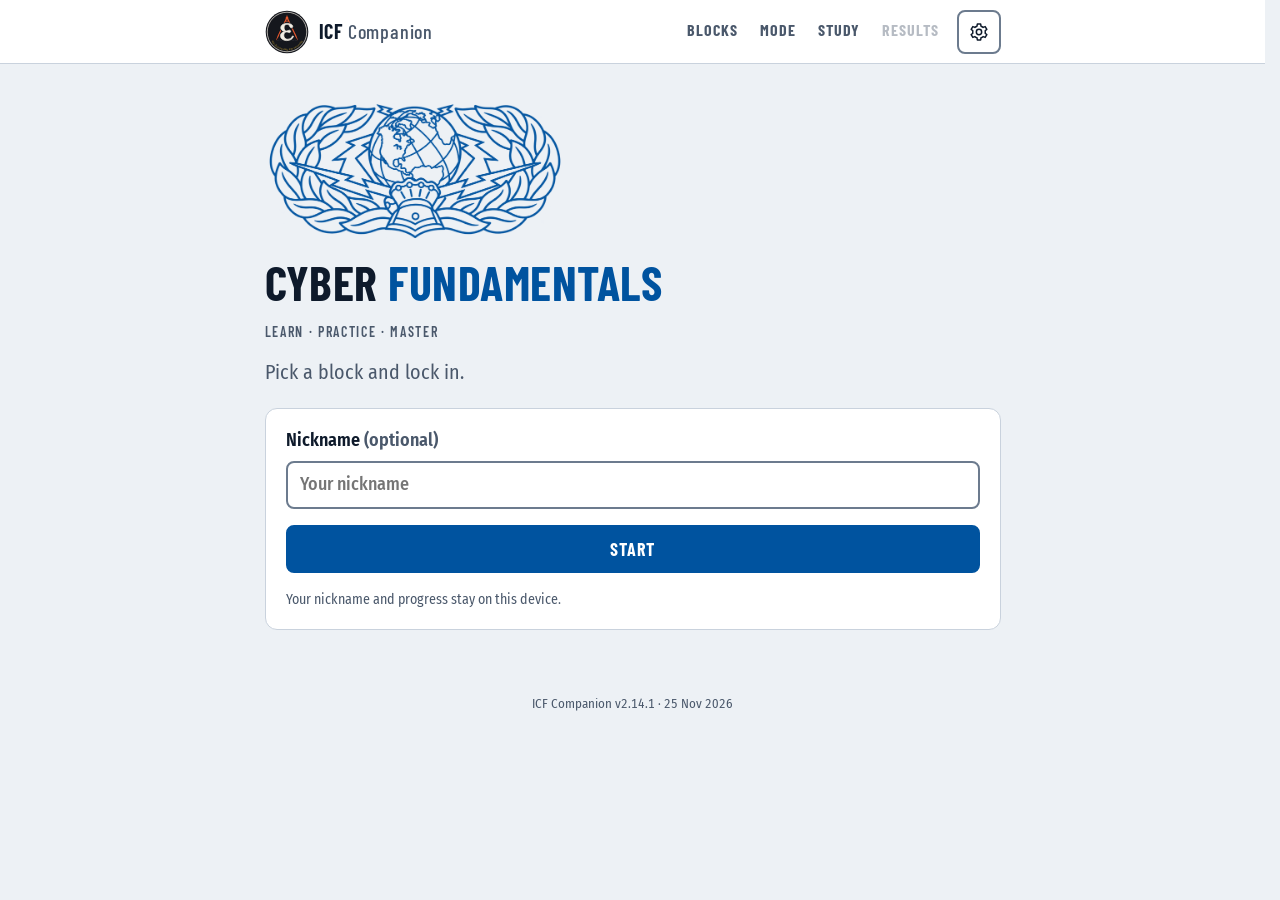
==== commit 1f50350b: "Release 2.14.1" ====
--- a/index.html
+++ b/index.html
@@ -18,9 +18,9 @@
 window.icfTheme={defaultChoice,get choice(){return choice;},set(value){choice=choices.includes(value)?value:defaultChoice;apply();}};
 apply();media.addEventListener('change',()=>{if(choice==='system')apply();});})();
 </script>
-<meta name="icf-build" content="2014000">
-<script type="application/json" id="release-files">{"analytics.mjs":"5e6659afc1c4","app-state.mjs":"d5e59ac7ae2e","app.mjs":"ad58df6098f8","cards-ui.mjs":"0c153c1745c6","cards.json":"fb3bead263ed","data-load.mjs":"59e4b603a540","diagnostics.mjs":"b1ad694b1713","engine.mjs":"28a151caed7c","exam-draw.mjs":"f57f752f4808","exam-ui.mjs":"8c0b500121a4","exam.mjs":"3f8cc6b382b3","faststart.mjs":"81bb4b3750ca","features.mjs":"3d537ab79af3","flags.mjs":"c040d130e471","flashcards-sets.mjs":"c0352fbbbbd3","flashcards.mjs":"514216449a0b","font-body-400.woff2":"73d6a1d1a9b4","font-body-500.woff2":"d3c00b8e38ef","font-body-600.woff2":"d88604c4fe46","font-body-700.woff2":"e94b13bb20b4","font-body-italic-400.woff2":"06f93389f16a","font-display-500.woff2":"460f141ec8f6","font-display-600.woff2":"215a93c696f4","font-display-700.woff2":"3787a5a41917","font-display-italic-500.woff2":"ff26c7788041","glossary-ui.mjs":"77b9f12f7a0c","glossary.json":"1c22859d98fe","glossary.mjs":"ef62b2afbc8a","learning.mjs":"42409216783c","migrations.json":"dc9f7beb09be","nav.mjs":"20c9468eb1ce","pagecount.mjs":"e955ff34fa41","pictures-svg.mjs":"ae7a4e32c426","pictures.mjs":"2093d1bc1086","presentation.mjs":"789c9a92dc7d","questions.json":"4c098e664cdb","reader.mjs":"6d48b1f37d9e","readiness.mjs":"115b85148b2f","scholar-B1.json":"dd67d3b6bf90","scholar-B2.json":"bc5e628cd93e","scholar-B3.json":"856fcd1eb835","scholar-B4.json":"21c5c65d5aee","scholar-B5.json":"fd7f42147e18","scholar-data.mjs":"a0f3ad5b46bc","scholar-ui.mjs":"569f181e1f49","scholar.json":"acc22ef8c795","scholar.mjs":"be852a00dcf9","screens-exam.mjs":"7c197719d95e","screens-glossary.mjs":"1c4a4385cd10","screens-scholar.mjs":"72f02e031ce5","screens-setup.mjs":"71a2028ef2d9","screens.mjs":"081df3347ea7","session.mjs":"26bf8fed611b","settings.mjs":"9adc0c75a9d7","setup-ui.mjs":"0be47b512ec2","source-links.json":"9184f0a91a6d","sources.mjs":"08a3cd482896","storage-migrate.mjs":"e0539524d74f","storage.mjs":"8d62cc546d40","study-ui.mjs":"b7774545ea43","styles.css":"31d97dbce963","usaf-comm-badge.webp":"98f0f038021a"}</script>
-<script type="importmap">{"imports":{"./analytics.mjs":"./analytics.mjs?v=5e6659afc1c4","./app-state.mjs":"./app-state.mjs?v=d5e59ac7ae2e","./app.mjs":"./app.mjs?v=ad58df6098f8","./cards-ui.mjs":"./cards-ui.mjs?v=0c153c1745c6","./data-load.mjs":"./data-load.mjs?v=59e4b603a540","./diagnostics.mjs":"./diagnostics.mjs?v=b1ad694b1713","./engine.mjs":"./engine.mjs?v=28a151caed7c","./exam-draw.mjs":"./exam-draw.mjs?v=f57f752f4808","./exam-ui.mjs":"./exam-ui.mjs?v=8c0b500121a4","./exam.mjs":"./exam.mjs?v=3f8cc6b382b3","./faststart.mjs":"./faststart.mjs?v=81bb4b3750ca","./features.mjs":"./features.mjs?v=3d537ab79af3","./flags.mjs":"./flags.mjs?v=c040d130e471","./flashcards-sets.mjs":"./flashcards-sets.mjs?v=c0352fbbbbd3","./flashcards.mjs":"./flashcards.mjs?v=514216449a0b","./glossary-ui.mjs":"./glossary-ui.mjs?v=77b9f12f7a0c","./glossary.mjs":"./glossary.mjs?v=ef62b2afbc8a","./learning.mjs":"./learning.mjs?v=42409216783c","./nav.mjs":"./nav.mjs?v=20c9468eb1ce","./pagecount.mjs":"./pagecount.mjs?v=e955ff34fa41","./pictures-svg.mjs":"./pictures-svg.mjs?v=ae7a4e32c426","./pictures.mjs":"./pictures.mjs?v=2093d1bc1086","./presentation.mjs":"./presentation.mjs?v=789c9a92dc7d","./reader.mjs":"./reader.mjs?v=6d48b1f37d9e","./readiness.mjs":"./readiness.mjs?v=115b85148b2f","./scholar-data.mjs":"./scholar-data.mjs?v=a0f3ad5b46bc","./scholar-ui.mjs":"./scholar-ui.mjs?v=569f181e1f49","./scholar.mjs":"./scholar.mjs?v=be852a00dcf9","./screens-exam.mjs":"./screens-exam.mjs?v=7c197719d95e","./screens-glossary.mjs":"./screens-glossary.mjs?v=1c4a4385cd10","./screens-scholar.mjs":"./screens-scholar.mjs?v=72f02e031ce5","./screens-setup.mjs":"./screens-setup.mjs?v=71a2028ef2d9","./screens.mjs":"./screens.mjs?v=081df3347ea7","./session.mjs":"./session.mjs?v=26bf8fed611b","./settings.mjs":"./settings.mjs?v=9adc0c75a9d7","./setup-ui.mjs":"./setup-ui.mjs?v=0be47b512ec2","./sources.mjs":"./sources.mjs?v=08a3cd482896","./storage-migrate.mjs":"./storage-migrate.mjs?v=e0539524d74f","./storage.mjs":"./storage.mjs?v=8d62cc546d40","./study-ui.mjs":"./study-ui.mjs?v=b7774545ea43"}}</script>
+<meta name="icf-build" content="2014001">
+<script type="application/json" id="release-files">{"analytics.mjs":"5e6659afc1c4","app-state.mjs":"d5e59ac7ae2e","app.mjs":"ad58df6098f8","cards-ui.mjs":"0c153c1745c6","cards.json":"fb3bead263ed","data-load.mjs":"59e4b603a540","diagnostics.mjs":"d4b760251a00","engine.mjs":"28a151caed7c","exam-draw.mjs":"f57f752f4808","exam-ui.mjs":"8c0b500121a4","exam.mjs":"3f8cc6b382b3","faststart.mjs":"81bb4b3750ca","features.mjs":"3d537ab79af3","flags.mjs":"c040d130e471","flashcards-sets.mjs":"c0352fbbbbd3","flashcards.mjs":"514216449a0b","font-body-400.woff2":"73d6a1d1a9b4","font-body-500.woff2":"d3c00b8e38ef","font-body-600.woff2":"d88604c4fe46","font-body-700.woff2":"e94b13bb20b4","font-body-italic-400.woff2":"06f93389f16a","font-display-500.woff2":"460f141ec8f6","font-display-600.woff2":"215a93c696f4","font-display-700.woff2":"3787a5a41917","font-display-italic-500.woff2":"ff26c7788041","glossary-ui.mjs":"77b9f12f7a0c","glossary.json":"1c22859d98fe","glossary.mjs":"ef62b2afbc8a","learning.mjs":"42409216783c","migrations.json":"dc9f7beb09be","nav.mjs":"20c9468eb1ce","pagecount.mjs":"70cab843eb1f","pictures-svg.mjs":"ae7a4e32c426","pictures.mjs":"2093d1bc1086","presentation.mjs":"789c9a92dc7d","questions.json":"4c098e664cdb","reader.mjs":"6d48b1f37d9e","readiness.mjs":"115b85148b2f","scholar-B1.json":"dd67d3b6bf90","scholar-B2.json":"bc5e628cd93e","scholar-B3.json":"856fcd1eb835","scholar-B4.json":"21c5c65d5aee","scholar-B5.json":"fd7f42147e18","scholar-data.mjs":"a0f3ad5b46bc","scholar-ui.mjs":"569f181e1f49","scholar.json":"acc22ef8c795","scholar.mjs":"be852a00dcf9","screens-exam.mjs":"7c197719d95e","screens-glossary.mjs":"1c4a4385cd10","screens-scholar.mjs":"72f02e031ce5","screens-setup.mjs":"71a2028ef2d9","screens.mjs":"081df3347ea7","session.mjs":"26bf8fed611b","settings.mjs":"9adc0c75a9d7","setup-ui.mjs":"0be47b512ec2","source-links.json":"9184f0a91a6d","sources.mjs":"08a3cd482896","storage-migrate.mjs":"e0539524d74f","storage.mjs":"8d62cc546d40","study-ui.mjs":"b7774545ea43","styles.css":"31d97dbce963","usaf-comm-badge.webp":"98f0f038021a"}</script>
+<script type="importmap">{"imports":{"./analytics.mjs":"./analytics.mjs?v=5e6659afc1c4","./app-state.mjs":"./app-state.mjs?v=d5e59ac7ae2e","./app.mjs":"./app.mjs?v=ad58df6098f8","./cards-ui.mjs":"./cards-ui.mjs?v=0c153c1745c6","./data-load.mjs":"./data-load.mjs?v=59e4b603a540","./diagnostics.mjs":"./diagnostics.mjs?v=d4b760251a00","./engine.mjs":"./engine.mjs?v=28a151caed7c","./exam-draw.mjs":"./exam-draw.mjs?v=f57f752f4808","./exam-ui.mjs":"./exam-ui.mjs?v=8c0b500121a4","./exam.mjs":"./exam.mjs?v=3f8cc6b382b3","./faststart.mjs":"./faststart.mjs?v=81bb4b3750ca","./features.mjs":"./features.mjs?v=3d537ab79af3","./flags.mjs":"./flags.mjs?v=c040d130e471","./flashcards-sets.mjs":"./flashcards-sets.mjs?v=c0352fbbbbd3","./flashcards.mjs":"./flashcards.mjs?v=514216449a0b","./glossary-ui.mjs":"./glossary-ui.mjs?v=77b9f12f7a0c","./glossary.mjs":"./glossary.mjs?v=ef62b2afbc8a","./learning.mjs":"./learning.mjs?v=42409216783c","./nav.mjs":"./nav.mjs?v=20c9468eb1ce","./pagecount.mjs":"./pagecount.mjs?v=70cab843eb1f","./pictures-svg.mjs":"./pictures-svg.mjs?v=ae7a4e32c426","./pictures.mjs":"./pictures.mjs?v=2093d1bc1086","./presentation.mjs":"./presentation.mjs?v=789c9a92dc7d","./reader.mjs":"./reader.mjs?v=6d48b1f37d9e","./readiness.mjs":"./readiness.mjs?v=115b85148b2f","./scholar-data.mjs":"./scholar-data.mjs?v=a0f3ad5b46bc","./scholar-ui.mjs":"./scholar-ui.mjs?v=569f181e1f49","./scholar.mjs":"./scholar.mjs?v=be852a00dcf9","./screens-exam.mjs":"./screens-exam.mjs?v=7c197719d95e","./screens-glossary.mjs":"./screens-glossary.mjs?v=1c4a4385cd10","./screens-scholar.mjs":"./screens-scholar.mjs?v=72f02e031ce5","./screens-setup.mjs":"./screens-setup.mjs?v=71a2028ef2d9","./screens.mjs":"./screens.mjs?v=081df3347ea7","./session.mjs":"./session.mjs?v=26bf8fed611b","./settings.mjs":"./settings.mjs?v=9adc0c75a9d7","./setup-ui.mjs":"./setup-ui.mjs?v=0be47b512ec2","./sources.mjs":"./sources.mjs?v=08a3cd482896","./storage-migrate.mjs":"./storage-migrate.mjs?v=e0539524d74f","./storage.mjs":"./storage.mjs?v=8d62cc546d40","./study-ui.mjs":"./study-ui.mjs?v=b7774545ea43"}}</script>
 <link rel="preload" href="./font-display-500.woff2" as="font" type="font/woff2" crossorigin>
 <link rel="preload" href="./font-display-600.woff2" as="font" type="font/woff2" crossorigin>
 <link rel="preload" href="./font-display-700.woff2" as="font" type="font/woff2" crossorigin>
@@ -60,7 +60,7 @@
 <link rel="modulepreload" href="./learning.mjs?v=42409216783c">
 <link rel="modulepreload" href="./exam.mjs?v=3f8cc6b382b3">
 <link rel="modulepreload" href="./exam-draw.mjs?v=f57f752f4808">
-<link rel="modulepreload" href="./diagnostics.mjs?v=b1ad694b1713">
+<link rel="modulepreload" href="./diagnostics.mjs?v=d4b760251a00">
 <link rel="modulepreload" href="./readiness.mjs?v=115b85148b2f">
 <link rel="modulepreload" href="./faststart.mjs?v=81bb4b3750ca">
 </head>
@@ -90,10 +90,10 @@
 <p id="answer-status" class="sr-only" role="status" aria-live="polite" aria-atomic="true"></p>
 <p id="storage-notice" role="status"></p>
 <footer>
-<span id="app-version">ICF Companion v2.14.0 · 25 Nov 2026</span>
+<span id="app-version">ICF Companion v2.14.1 · 25 Nov 2026</span>
 </footer>
 <dialog id="dialog" aria-labelledby="dialog-title"></dialog>
 <script type="module" src="./app.mjs?v=ad58df6098f8"></script>
-<script type="module" src="./pagecount.mjs?v=e955ff34fa41"></script>
+<script type="module" src="./pagecount.mjs?v=70cab843eb1f"></script>
 </body>
 </html>
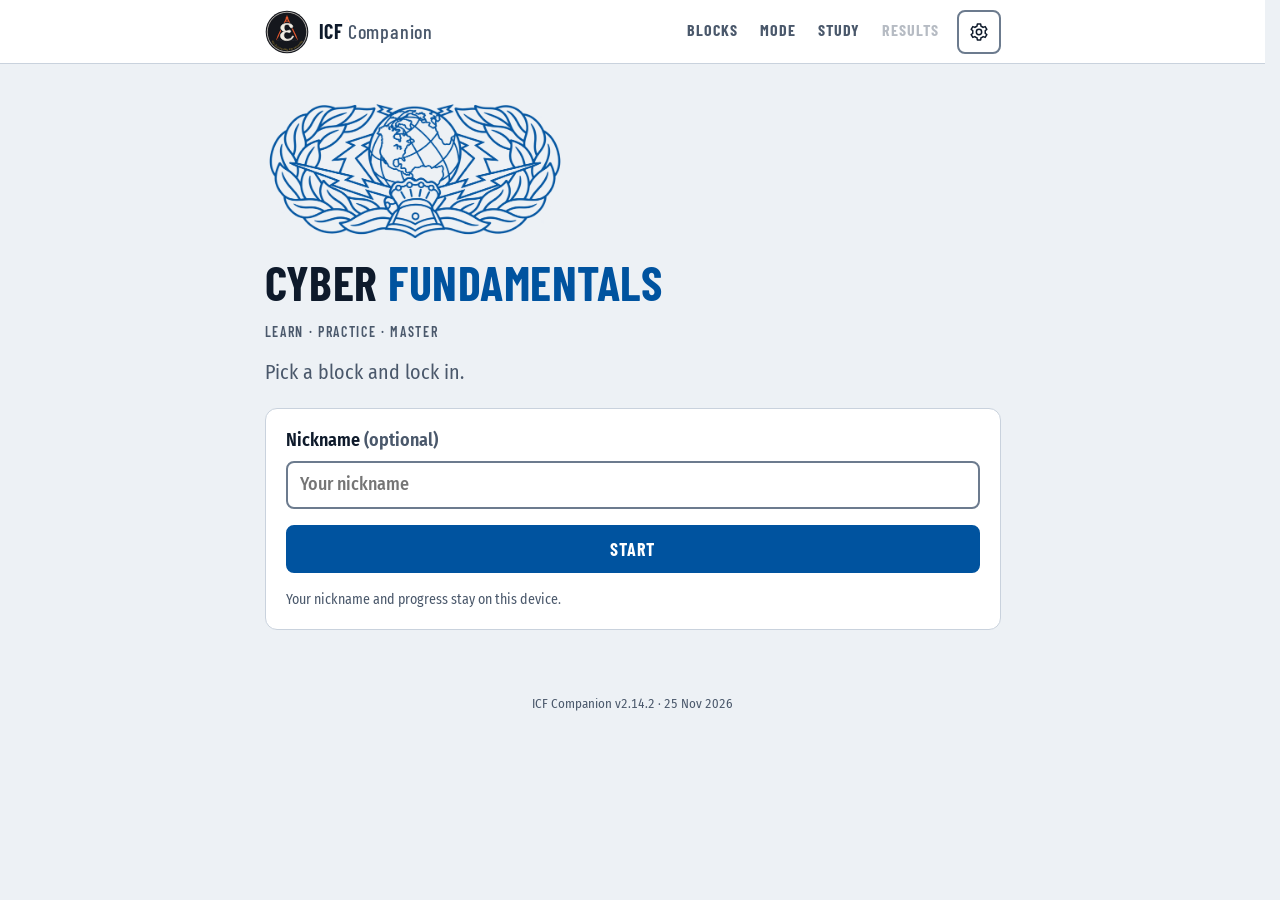
==== commit 6f36ec54: "Release 2.14.2" ====
--- a/index.html
+++ b/index.html
@@ -18,9 +18,9 @@
 window.icfTheme={defaultChoice,get choice(){return choice;},set(value){choice=choices.includes(value)?value:defaultChoice;apply();}};
 apply();media.addEventListener('change',()=>{if(choice==='system')apply();});})();
 </script>
-<meta name="icf-build" content="2014001">
-<script type="application/json" id="release-files">{"analytics.mjs":"5e6659afc1c4","app-state.mjs":"d5e59ac7ae2e","app.mjs":"ad58df6098f8","cards-ui.mjs":"0c153c1745c6","cards.json":"fb3bead263ed","data-load.mjs":"59e4b603a540","diagnostics.mjs":"d4b760251a00","engine.mjs":"28a151caed7c","exam-draw.mjs":"f57f752f4808","exam-ui.mjs":"8c0b500121a4","exam.mjs":"3f8cc6b382b3","faststart.mjs":"81bb4b3750ca","features.mjs":"3d537ab79af3","flags.mjs":"c040d130e471","flashcards-sets.mjs":"c0352fbbbbd3","flashcards.mjs":"514216449a0b","font-body-400.woff2":"73d6a1d1a9b4","font-body-500.woff2":"d3c00b8e38ef","font-body-600.woff2":"d88604c4fe46","font-body-700.woff2":"e94b13bb20b4","font-body-italic-400.woff2":"06f93389f16a","font-display-500.woff2":"460f141ec8f6","font-display-600.woff2":"215a93c696f4","font-display-700.woff2":"3787a5a41917","font-display-italic-500.woff2":"ff26c7788041","glossary-ui.mjs":"77b9f12f7a0c","glossary.json":"1c22859d98fe","glossary.mjs":"ef62b2afbc8a","learning.mjs":"42409216783c","migrations.json":"dc9f7beb09be","nav.mjs":"20c9468eb1ce","pagecount.mjs":"70cab843eb1f","pictures-svg.mjs":"ae7a4e32c426","pictures.mjs":"2093d1bc1086","presentation.mjs":"789c9a92dc7d","questions.json":"4c098e664cdb","reader.mjs":"6d48b1f37d9e","readiness.mjs":"115b85148b2f","scholar-B1.json":"dd67d3b6bf90","scholar-B2.json":"bc5e628cd93e","scholar-B3.json":"856fcd1eb835","scholar-B4.json":"21c5c65d5aee","scholar-B5.json":"fd7f42147e18","scholar-data.mjs":"a0f3ad5b46bc","scholar-ui.mjs":"569f181e1f49","scholar.json":"acc22ef8c795","scholar.mjs":"be852a00dcf9","screens-exam.mjs":"7c197719d95e","screens-glossary.mjs":"1c4a4385cd10","screens-scholar.mjs":"72f02e031ce5","screens-setup.mjs":"71a2028ef2d9","screens.mjs":"081df3347ea7","session.mjs":"26bf8fed611b","settings.mjs":"9adc0c75a9d7","setup-ui.mjs":"0be47b512ec2","source-links.json":"9184f0a91a6d","sources.mjs":"08a3cd482896","storage-migrate.mjs":"e0539524d74f","storage.mjs":"8d62cc546d40","study-ui.mjs":"b7774545ea43","styles.css":"31d97dbce963","usaf-comm-badge.webp":"98f0f038021a"}</script>
-<script type="importmap">{"imports":{"./analytics.mjs":"./analytics.mjs?v=5e6659afc1c4","./app-state.mjs":"./app-state.mjs?v=d5e59ac7ae2e","./app.mjs":"./app.mjs?v=ad58df6098f8","./cards-ui.mjs":"./cards-ui.mjs?v=0c153c1745c6","./data-load.mjs":"./data-load.mjs?v=59e4b603a540","./diagnostics.mjs":"./diagnostics.mjs?v=d4b760251a00","./engine.mjs":"./engine.mjs?v=28a151caed7c","./exam-draw.mjs":"./exam-draw.mjs?v=f57f752f4808","./exam-ui.mjs":"./exam-ui.mjs?v=8c0b500121a4","./exam.mjs":"./exam.mjs?v=3f8cc6b382b3","./faststart.mjs":"./faststart.mjs?v=81bb4b3750ca","./features.mjs":"./features.mjs?v=3d537ab79af3","./flags.mjs":"./flags.mjs?v=c040d130e471","./flashcards-sets.mjs":"./flashcards-sets.mjs?v=c0352fbbbbd3","./flashcards.mjs":"./flashcards.mjs?v=514216449a0b","./glossary-ui.mjs":"./glossary-ui.mjs?v=77b9f12f7a0c","./glossary.mjs":"./glossary.mjs?v=ef62b2afbc8a","./learning.mjs":"./learning.mjs?v=42409216783c","./nav.mjs":"./nav.mjs?v=20c9468eb1ce","./pagecount.mjs":"./pagecount.mjs?v=70cab843eb1f","./pictures-svg.mjs":"./pictures-svg.mjs?v=ae7a4e32c426","./pictures.mjs":"./pictures.mjs?v=2093d1bc1086","./presentation.mjs":"./presentation.mjs?v=789c9a92dc7d","./reader.mjs":"./reader.mjs?v=6d48b1f37d9e","./readiness.mjs":"./readiness.mjs?v=115b85148b2f","./scholar-data.mjs":"./scholar-data.mjs?v=a0f3ad5b46bc","./scholar-ui.mjs":"./scholar-ui.mjs?v=569f181e1f49","./scholar.mjs":"./scholar.mjs?v=be852a00dcf9","./screens-exam.mjs":"./screens-exam.mjs?v=7c197719d95e","./screens-glossary.mjs":"./screens-glossary.mjs?v=1c4a4385cd10","./screens-scholar.mjs":"./screens-scholar.mjs?v=72f02e031ce5","./screens-setup.mjs":"./screens-setup.mjs?v=71a2028ef2d9","./screens.mjs":"./screens.mjs?v=081df3347ea7","./session.mjs":"./session.mjs?v=26bf8fed611b","./settings.mjs":"./settings.mjs?v=9adc0c75a9d7","./setup-ui.mjs":"./setup-ui.mjs?v=0be47b512ec2","./sources.mjs":"./sources.mjs?v=08a3cd482896","./storage-migrate.mjs":"./storage-migrate.mjs?v=e0539524d74f","./storage.mjs":"./storage.mjs?v=8d62cc546d40","./study-ui.mjs":"./study-ui.mjs?v=b7774545ea43"}}</script>
+<meta name="icf-build" content="2014002">
+<script type="application/json" id="release-files">{"analytics.mjs":"5e6659afc1c4","app-state.mjs":"d5e59ac7ae2e","app.mjs":"ad58df6098f8","cards-ui.mjs":"0c153c1745c6","cards.json":"fb3bead263ed","data-load.mjs":"59e4b603a540","diagnostics.mjs":"786cc96ad538","engine.mjs":"28a151caed7c","exam-draw.mjs":"f57f752f4808","exam-ui.mjs":"8c0b500121a4","exam.mjs":"3f8cc6b382b3","faststart.mjs":"81bb4b3750ca","features.mjs":"3d537ab79af3","flags.mjs":"c040d130e471","flashcards-sets.mjs":"c0352fbbbbd3","flashcards.mjs":"514216449a0b","font-body-400.woff2":"73d6a1d1a9b4","font-body-500.woff2":"d3c00b8e38ef","font-body-600.woff2":"d88604c4fe46","font-body-700.woff2":"e94b13bb20b4","font-body-italic-400.woff2":"06f93389f16a","font-display-500.woff2":"460f141ec8f6","font-display-600.woff2":"215a93c696f4","font-display-700.woff2":"3787a5a41917","font-display-italic-500.woff2":"ff26c7788041","glossary-ui.mjs":"77b9f12f7a0c","glossary.json":"1c22859d98fe","glossary.mjs":"ef62b2afbc8a","learning.mjs":"42409216783c","migrations.json":"dc9f7beb09be","nav.mjs":"20c9468eb1ce","pagecount.mjs":"70cab843eb1f","pictures-svg.mjs":"ae7a4e32c426","pictures.mjs":"2093d1bc1086","presentation.mjs":"789c9a92dc7d","questions.json":"4c098e664cdb","reader.mjs":"6d48b1f37d9e","readiness.mjs":"115b85148b2f","scholar-B1.json":"05a69cf8bd5c","scholar-B2.json":"86ac00315ad7","scholar-B3.json":"5b6d6747a136","scholar-B4.json":"b3d466114827","scholar-B5.json":"cbe50cef87aa","scholar-data.mjs":"a0f3ad5b46bc","scholar-ui.mjs":"569f181e1f49","scholar.json":"2e6ec493a38f","scholar.mjs":"be852a00dcf9","screens-exam.mjs":"7c197719d95e","screens-glossary.mjs":"1c4a4385cd10","screens-scholar.mjs":"72f02e031ce5","screens-setup.mjs":"71a2028ef2d9","screens.mjs":"081df3347ea7","session.mjs":"26bf8fed611b","settings.mjs":"9adc0c75a9d7","setup-ui.mjs":"0be47b512ec2","source-links.json":"9184f0a91a6d","sources.mjs":"08a3cd482896","storage-migrate.mjs":"e0539524d74f","storage.mjs":"8d62cc546d40","study-ui.mjs":"b7774545ea43","styles.css":"31d97dbce963","usaf-comm-badge.webp":"98f0f038021a"}</script>
+<script type="importmap">{"imports":{"./analytics.mjs":"./analytics.mjs?v=5e6659afc1c4","./app-state.mjs":"./app-state.mjs?v=d5e59ac7ae2e","./app.mjs":"./app.mjs?v=ad58df6098f8","./cards-ui.mjs":"./cards-ui.mjs?v=0c153c1745c6","./data-load.mjs":"./data-load.mjs?v=59e4b603a540","./diagnostics.mjs":"./diagnostics.mjs?v=786cc96ad538","./engine.mjs":"./engine.mjs?v=28a151caed7c","./exam-draw.mjs":"./exam-draw.mjs?v=f57f752f4808","./exam-ui.mjs":"./exam-ui.mjs?v=8c0b500121a4","./exam.mjs":"./exam.mjs?v=3f8cc6b382b3","./faststart.mjs":"./faststart.mjs?v=81bb4b3750ca","./features.mjs":"./features.mjs?v=3d537ab79af3","./flags.mjs":"./flags.mjs?v=c040d130e471","./flashcards-sets.mjs":"./flashcards-sets.mjs?v=c0352fbbbbd3","./flashcards.mjs":"./flashcards.mjs?v=514216449a0b","./glossary-ui.mjs":"./glossary-ui.mjs?v=77b9f12f7a0c","./glossary.mjs":"./glossary.mjs?v=ef62b2afbc8a","./learning.mjs":"./learning.mjs?v=42409216783c","./nav.mjs":"./nav.mjs?v=20c9468eb1ce","./pagecount.mjs":"./pagecount.mjs?v=70cab843eb1f","./pictures-svg.mjs":"./pictures-svg.mjs?v=ae7a4e32c426","./pictures.mjs":"./pictures.mjs?v=2093d1bc1086","./presentation.mjs":"./presentation.mjs?v=789c9a92dc7d","./reader.mjs":"./reader.mjs?v=6d48b1f37d9e","./readiness.mjs":"./readiness.mjs?v=115b85148b2f","./scholar-data.mjs":"./scholar-data.mjs?v=a0f3ad5b46bc","./scholar-ui.mjs":"./scholar-ui.mjs?v=569f181e1f49","./scholar.mjs":"./scholar.mjs?v=be852a00dcf9","./screens-exam.mjs":"./screens-exam.mjs?v=7c197719d95e","./screens-glossary.mjs":"./screens-glossary.mjs?v=1c4a4385cd10","./screens-scholar.mjs":"./screens-scholar.mjs?v=72f02e031ce5","./screens-setup.mjs":"./screens-setup.mjs?v=71a2028ef2d9","./screens.mjs":"./screens.mjs?v=081df3347ea7","./session.mjs":"./session.mjs?v=26bf8fed611b","./settings.mjs":"./settings.mjs?v=9adc0c75a9d7","./setup-ui.mjs":"./setup-ui.mjs?v=0be47b512ec2","./sources.mjs":"./sources.mjs?v=08a3cd482896","./storage-migrate.mjs":"./storage-migrate.mjs?v=e0539524d74f","./storage.mjs":"./storage.mjs?v=8d62cc546d40","./study-ui.mjs":"./study-ui.mjs?v=b7774545ea43"}}</script>
 <link rel="preload" href="./font-display-500.woff2" as="font" type="font/woff2" crossorigin>
 <link rel="preload" href="./font-display-600.woff2" as="font" type="font/woff2" crossorigin>
 <link rel="preload" href="./font-display-700.woff2" as="font" type="font/woff2" crossorigin>
@@ -60,7 +60,7 @@
 <link rel="modulepreload" href="./learning.mjs?v=42409216783c">
 <link rel="modulepreload" href="./exam.mjs?v=3f8cc6b382b3">
 <link rel="modulepreload" href="./exam-draw.mjs?v=f57f752f4808">
-<link rel="modulepreload" href="./diagnostics.mjs?v=d4b760251a00">
+<link rel="modulepreload" href="./diagnostics.mjs?v=786cc96ad538">
 <link rel="modulepreload" href="./readiness.mjs?v=115b85148b2f">
 <link rel="modulepreload" href="./faststart.mjs?v=81bb4b3750ca">
 </head>
@@ -90,7 +90,7 @@
 <p id="answer-status" class="sr-only" role="status" aria-live="polite" aria-atomic="true"></p>
 <p id="storage-notice" role="status"></p>
 <footer>
-<span id="app-version">ICF Companion v2.14.1 · 25 Nov 2026</span>
+<span id="app-version">ICF Companion v2.14.2 · 25 Nov 2026</span>
 </footer>
 <dialog id="dialog" aria-labelledby="dialog-title"></dialog>
 <script type="module" src="./app.mjs?v=ad58df6098f8"></script>
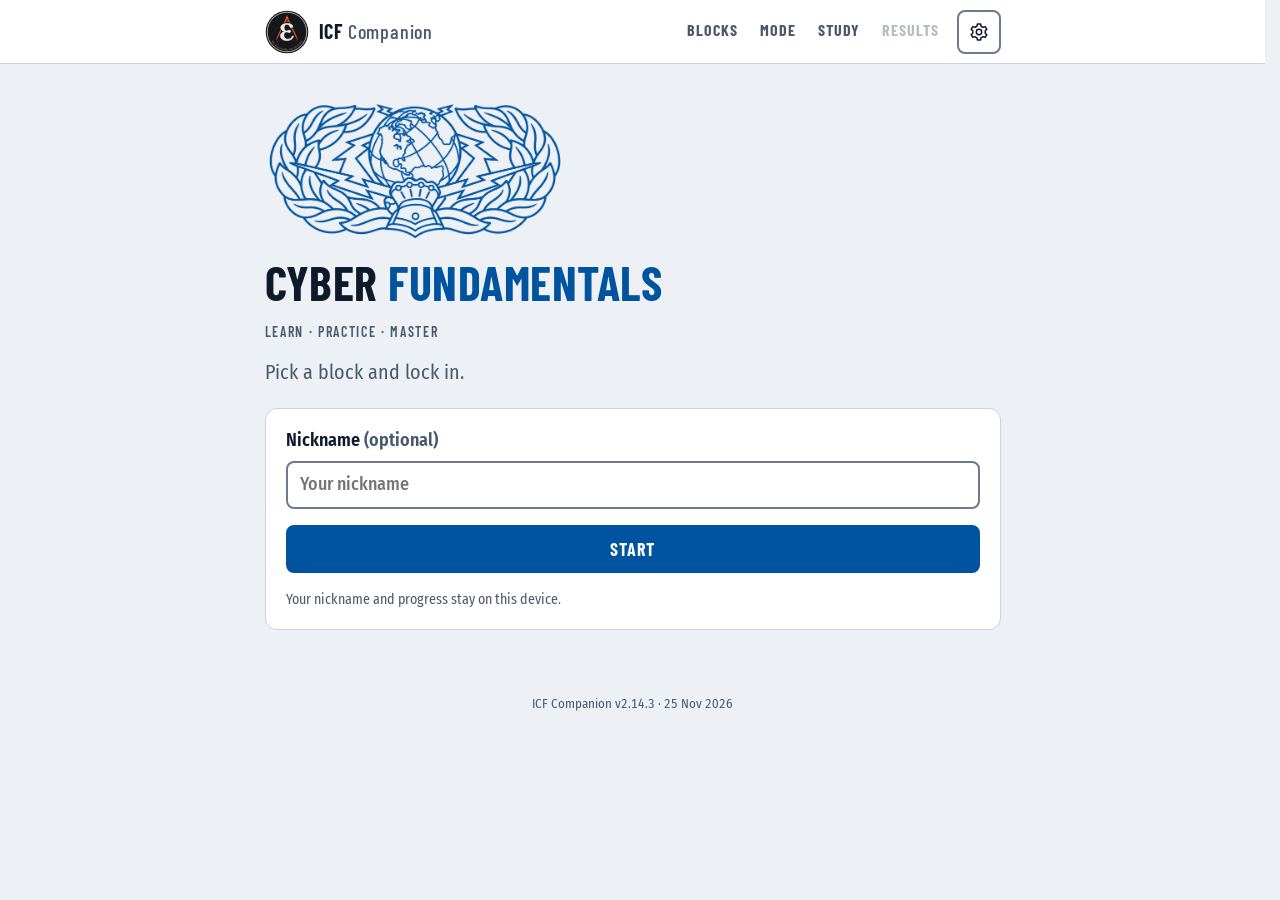
==== commit 69c3ee6e: "Release 2.14.3" ====
--- a/index.html
+++ b/index.html
@@ -18,9 +18,9 @@
 window.icfTheme={defaultChoice,get choice(){return choice;},set(value){choice=choices.includes(value)?value:defaultChoice;apply();}};
 apply();media.addEventListener('change',()=>{if(choice==='system')apply();});})();
 </script>
-<meta name="icf-build" content="2014002">
-<script type="application/json" id="release-files">{"analytics.mjs":"5e6659afc1c4","app-state.mjs":"d5e59ac7ae2e","app.mjs":"ad58df6098f8","cards-ui.mjs":"0c153c1745c6","cards.json":"fb3bead263ed","data-load.mjs":"59e4b603a540","diagnostics.mjs":"786cc96ad538","engine.mjs":"28a151caed7c","exam-draw.mjs":"f57f752f4808","exam-ui.mjs":"8c0b500121a4","exam.mjs":"3f8cc6b382b3","faststart.mjs":"81bb4b3750ca","features.mjs":"3d537ab79af3","flags.mjs":"c040d130e471","flashcards-sets.mjs":"c0352fbbbbd3","flashcards.mjs":"514216449a0b","font-body-400.woff2":"73d6a1d1a9b4","font-body-500.woff2":"d3c00b8e38ef","font-body-600.woff2":"d88604c4fe46","font-body-700.woff2":"e94b13bb20b4","font-body-italic-400.woff2":"06f93389f16a","font-display-500.woff2":"460f141ec8f6","font-display-600.woff2":"215a93c696f4","font-display-700.woff2":"3787a5a41917","font-display-italic-500.woff2":"ff26c7788041","glossary-ui.mjs":"77b9f12f7a0c","glossary.json":"1c22859d98fe","glossary.mjs":"ef62b2afbc8a","learning.mjs":"42409216783c","migrations.json":"dc9f7beb09be","nav.mjs":"20c9468eb1ce","pagecount.mjs":"70cab843eb1f","pictures-svg.mjs":"ae7a4e32c426","pictures.mjs":"2093d1bc1086","presentation.mjs":"789c9a92dc7d","questions.json":"4c098e664cdb","reader.mjs":"6d48b1f37d9e","readiness.mjs":"115b85148b2f","scholar-B1.json":"05a69cf8bd5c","scholar-B2.json":"86ac00315ad7","scholar-B3.json":"5b6d6747a136","scholar-B4.json":"b3d466114827","scholar-B5.json":"cbe50cef87aa","scholar-data.mjs":"a0f3ad5b46bc","scholar-ui.mjs":"569f181e1f49","scholar.json":"2e6ec493a38f","scholar.mjs":"be852a00dcf9","screens-exam.mjs":"7c197719d95e","screens-glossary.mjs":"1c4a4385cd10","screens-scholar.mjs":"72f02e031ce5","screens-setup.mjs":"71a2028ef2d9","screens.mjs":"081df3347ea7","session.mjs":"26bf8fed611b","settings.mjs":"9adc0c75a9d7","setup-ui.mjs":"0be47b512ec2","source-links.json":"9184f0a91a6d","sources.mjs":"08a3cd482896","storage-migrate.mjs":"e0539524d74f","storage.mjs":"8d62cc546d40","study-ui.mjs":"b7774545ea43","styles.css":"31d97dbce963","usaf-comm-badge.webp":"98f0f038021a"}</script>
-<script type="importmap">{"imports":{"./analytics.mjs":"./analytics.mjs?v=5e6659afc1c4","./app-state.mjs":"./app-state.mjs?v=d5e59ac7ae2e","./app.mjs":"./app.mjs?v=ad58df6098f8","./cards-ui.mjs":"./cards-ui.mjs?v=0c153c1745c6","./data-load.mjs":"./data-load.mjs?v=59e4b603a540","./diagnostics.mjs":"./diagnostics.mjs?v=786cc96ad538","./engine.mjs":"./engine.mjs?v=28a151caed7c","./exam-draw.mjs":"./exam-draw.mjs?v=f57f752f4808","./exam-ui.mjs":"./exam-ui.mjs?v=8c0b500121a4","./exam.mjs":"./exam.mjs?v=3f8cc6b382b3","./faststart.mjs":"./faststart.mjs?v=81bb4b3750ca","./features.mjs":"./features.mjs?v=3d537ab79af3","./flags.mjs":"./flags.mjs?v=c040d130e471","./flashcards-sets.mjs":"./flashcards-sets.mjs?v=c0352fbbbbd3","./flashcards.mjs":"./flashcards.mjs?v=514216449a0b","./glossary-ui.mjs":"./glossary-ui.mjs?v=77b9f12f7a0c","./glossary.mjs":"./glossary.mjs?v=ef62b2afbc8a","./learning.mjs":"./learning.mjs?v=42409216783c","./nav.mjs":"./nav.mjs?v=20c9468eb1ce","./pagecount.mjs":"./pagecount.mjs?v=70cab843eb1f","./pictures-svg.mjs":"./pictures-svg.mjs?v=ae7a4e32c426","./pictures.mjs":"./pictures.mjs?v=2093d1bc1086","./presentation.mjs":"./presentation.mjs?v=789c9a92dc7d","./reader.mjs":"./reader.mjs?v=6d48b1f37d9e","./readiness.mjs":"./readiness.mjs?v=115b85148b2f","./scholar-data.mjs":"./scholar-data.mjs?v=a0f3ad5b46bc","./scholar-ui.mjs":"./scholar-ui.mjs?v=569f181e1f49","./scholar.mjs":"./scholar.mjs?v=be852a00dcf9","./screens-exam.mjs":"./screens-exam.mjs?v=7c197719d95e","./screens-glossary.mjs":"./screens-glossary.mjs?v=1c4a4385cd10","./screens-scholar.mjs":"./screens-scholar.mjs?v=72f02e031ce5","./screens-setup.mjs":"./screens-setup.mjs?v=71a2028ef2d9","./screens.mjs":"./screens.mjs?v=081df3347ea7","./session.mjs":"./session.mjs?v=26bf8fed611b","./settings.mjs":"./settings.mjs?v=9adc0c75a9d7","./setup-ui.mjs":"./setup-ui.mjs?v=0be47b512ec2","./sources.mjs":"./sources.mjs?v=08a3cd482896","./storage-migrate.mjs":"./storage-migrate.mjs?v=e0539524d74f","./storage.mjs":"./storage.mjs?v=8d62cc546d40","./study-ui.mjs":"./study-ui.mjs?v=b7774545ea43"}}</script>
+<meta name="icf-build" content="2014003">
+<script type="application/json" id="release-files">{"analytics.mjs":"5e6659afc1c4","app-state.mjs":"d5e59ac7ae2e","app.mjs":"ad58df6098f8","cards-ui.mjs":"0c153c1745c6","cards.json":"fb3bead263ed","data-load.mjs":"59e4b603a540","diagnostics.mjs":"825f95442792","engine.mjs":"28a151caed7c","exam-draw.mjs":"f57f752f4808","exam-ui.mjs":"8c0b500121a4","exam.mjs":"3f8cc6b382b3","faststart.mjs":"81bb4b3750ca","features.mjs":"3d537ab79af3","flags.mjs":"c040d130e471","flashcards-sets.mjs":"c0352fbbbbd3","flashcards.mjs":"e350dba5ddd8","font-body-400.woff2":"73d6a1d1a9b4","font-body-500.woff2":"d3c00b8e38ef","font-body-600.woff2":"d88604c4fe46","font-body-700.woff2":"e94b13bb20b4","font-body-italic-400.woff2":"06f93389f16a","font-display-500.woff2":"460f141ec8f6","font-display-600.woff2":"215a93c696f4","font-display-700.woff2":"3787a5a41917","font-display-italic-500.woff2":"ff26c7788041","glossary-ui.mjs":"77b9f12f7a0c","glossary.json":"83e1ce790524","glossary.mjs":"ef62b2afbc8a","learning.mjs":"42409216783c","migrations.json":"8fa083b26261","nav.mjs":"20c9468eb1ce","pagecount.mjs":"70cab843eb1f","pictures-svg.mjs":"ae7a4e32c426","pictures.mjs":"2093d1bc1086","presentation.mjs":"789c9a92dc7d","questions.json":"a4d171b3b205","reader.mjs":"6d48b1f37d9e","readiness.mjs":"115b85148b2f","scholar-B1.json":"05a69cf8bd5c","scholar-B2.json":"86ac00315ad7","scholar-B3.json":"5b6d6747a136","scholar-B4.json":"b3d466114827","scholar-B5.json":"cbe50cef87aa","scholar-data.mjs":"a0f3ad5b46bc","scholar-ui.mjs":"569f181e1f49","scholar.json":"2e6ec493a38f","scholar.mjs":"be852a00dcf9","screens-exam.mjs":"7c197719d95e","screens-glossary.mjs":"1c4a4385cd10","screens-scholar.mjs":"72f02e031ce5","screens-setup.mjs":"71a2028ef2d9","screens.mjs":"081df3347ea7","session.mjs":"26bf8fed611b","settings.mjs":"9adc0c75a9d7","setup-ui.mjs":"0be47b512ec2","source-links.json":"22fa29c35d4f","sources.mjs":"08a3cd482896","storage-migrate.mjs":"e0539524d74f","storage.mjs":"8d62cc546d40","study-ui.mjs":"b7774545ea43","styles.css":"31d97dbce963","usaf-comm-badge.webp":"98f0f038021a"}</script>
+<script type="importmap">{"imports":{"./analytics.mjs":"./analytics.mjs?v=5e6659afc1c4","./app-state.mjs":"./app-state.mjs?v=d5e59ac7ae2e","./app.mjs":"./app.mjs?v=ad58df6098f8","./cards-ui.mjs":"./cards-ui.mjs?v=0c153c1745c6","./data-load.mjs":"./data-load.mjs?v=59e4b603a540","./diagnostics.mjs":"./diagnostics.mjs?v=825f95442792","./engine.mjs":"./engine.mjs?v=28a151caed7c","./exam-draw.mjs":"./exam-draw.mjs?v=f57f752f4808","./exam-ui.mjs":"./exam-ui.mjs?v=8c0b500121a4","./exam.mjs":"./exam.mjs?v=3f8cc6b382b3","./faststart.mjs":"./faststart.mjs?v=81bb4b3750ca","./features.mjs":"./features.mjs?v=3d537ab79af3","./flags.mjs":"./flags.mjs?v=c040d130e471","./flashcards-sets.mjs":"./flashcards-sets.mjs?v=c0352fbbbbd3","./flashcards.mjs":"./flashcards.mjs?v=e350dba5ddd8","./glossary-ui.mjs":"./glossary-ui.mjs?v=77b9f12f7a0c","./glossary.mjs":"./glossary.mjs?v=ef62b2afbc8a","./learning.mjs":"./learning.mjs?v=42409216783c","./nav.mjs":"./nav.mjs?v=20c9468eb1ce","./pagecount.mjs":"./pagecount.mjs?v=70cab843eb1f","./pictures-svg.mjs":"./pictures-svg.mjs?v=ae7a4e32c426","./pictures.mjs":"./pictures.mjs?v=2093d1bc1086","./presentation.mjs":"./presentation.mjs?v=789c9a92dc7d","./reader.mjs":"./reader.mjs?v=6d48b1f37d9e","./readiness.mjs":"./readiness.mjs?v=115b85148b2f","./scholar-data.mjs":"./scholar-data.mjs?v=a0f3ad5b46bc","./scholar-ui.mjs":"./scholar-ui.mjs?v=569f181e1f49","./scholar.mjs":"./scholar.mjs?v=be852a00dcf9","./screens-exam.mjs":"./screens-exam.mjs?v=7c197719d95e","./screens-glossary.mjs":"./screens-glossary.mjs?v=1c4a4385cd10","./screens-scholar.mjs":"./screens-scholar.mjs?v=72f02e031ce5","./screens-setup.mjs":"./screens-setup.mjs?v=71a2028ef2d9","./screens.mjs":"./screens.mjs?v=081df3347ea7","./session.mjs":"./session.mjs?v=26bf8fed611b","./settings.mjs":"./settings.mjs?v=9adc0c75a9d7","./setup-ui.mjs":"./setup-ui.mjs?v=0be47b512ec2","./sources.mjs":"./sources.mjs?v=08a3cd482896","./storage-migrate.mjs":"./storage-migrate.mjs?v=e0539524d74f","./storage.mjs":"./storage.mjs?v=8d62cc546d40","./study-ui.mjs":"./study-ui.mjs?v=b7774545ea43"}}</script>
 <link rel="preload" href="./font-display-500.woff2" as="font" type="font/woff2" crossorigin>
 <link rel="preload" href="./font-display-600.woff2" as="font" type="font/woff2" crossorigin>
 <link rel="preload" href="./font-display-700.woff2" as="font" type="font/woff2" crossorigin>
@@ -49,7 +49,7 @@
 <link rel="modulepreload" href="./screens-setup.mjs?v=71a2028ef2d9">
 <link rel="modulepreload" href="./screens-scholar.mjs?v=72f02e031ce5">
 <link rel="modulepreload" href="./screens-exam.mjs?v=7c197719d95e">
-<link rel="modulepreload" href="./flashcards.mjs?v=514216449a0b">
+<link rel="modulepreload" href="./flashcards.mjs?v=e350dba5ddd8">
 <link rel="modulepreload" href="./flashcards-sets.mjs?v=c0352fbbbbd3">
 <link rel="modulepreload" href="./analytics.mjs?v=5e6659afc1c4">
 <link rel="modulepreload" href="./glossary.mjs?v=ef62b2afbc8a">
@@ -60,7 +60,7 @@
 <link rel="modulepreload" href="./learning.mjs?v=42409216783c">
 <link rel="modulepreload" href="./exam.mjs?v=3f8cc6b382b3">
 <link rel="modulepreload" href="./exam-draw.mjs?v=f57f752f4808">
-<link rel="modulepreload" href="./diagnostics.mjs?v=786cc96ad538">
+<link rel="modulepreload" href="./diagnostics.mjs?v=825f95442792">
 <link rel="modulepreload" href="./readiness.mjs?v=115b85148b2f">
 <link rel="modulepreload" href="./faststart.mjs?v=81bb4b3750ca">
 </head>
@@ -90,7 +90,7 @@
 <p id="answer-status" class="sr-only" role="status" aria-live="polite" aria-atomic="true"></p>
 <p id="storage-notice" role="status"></p>
 <footer>
-<span id="app-version">ICF Companion v2.14.2 · 25 Nov 2026</span>
+<span id="app-version">ICF Companion v2.14.3 · 25 Nov 2026</span>
 </footer>
 <dialog id="dialog" aria-labelledby="dialog-title"></dialog>
 <script type="module" src="./app.mjs?v=ad58df6098f8"></script>
